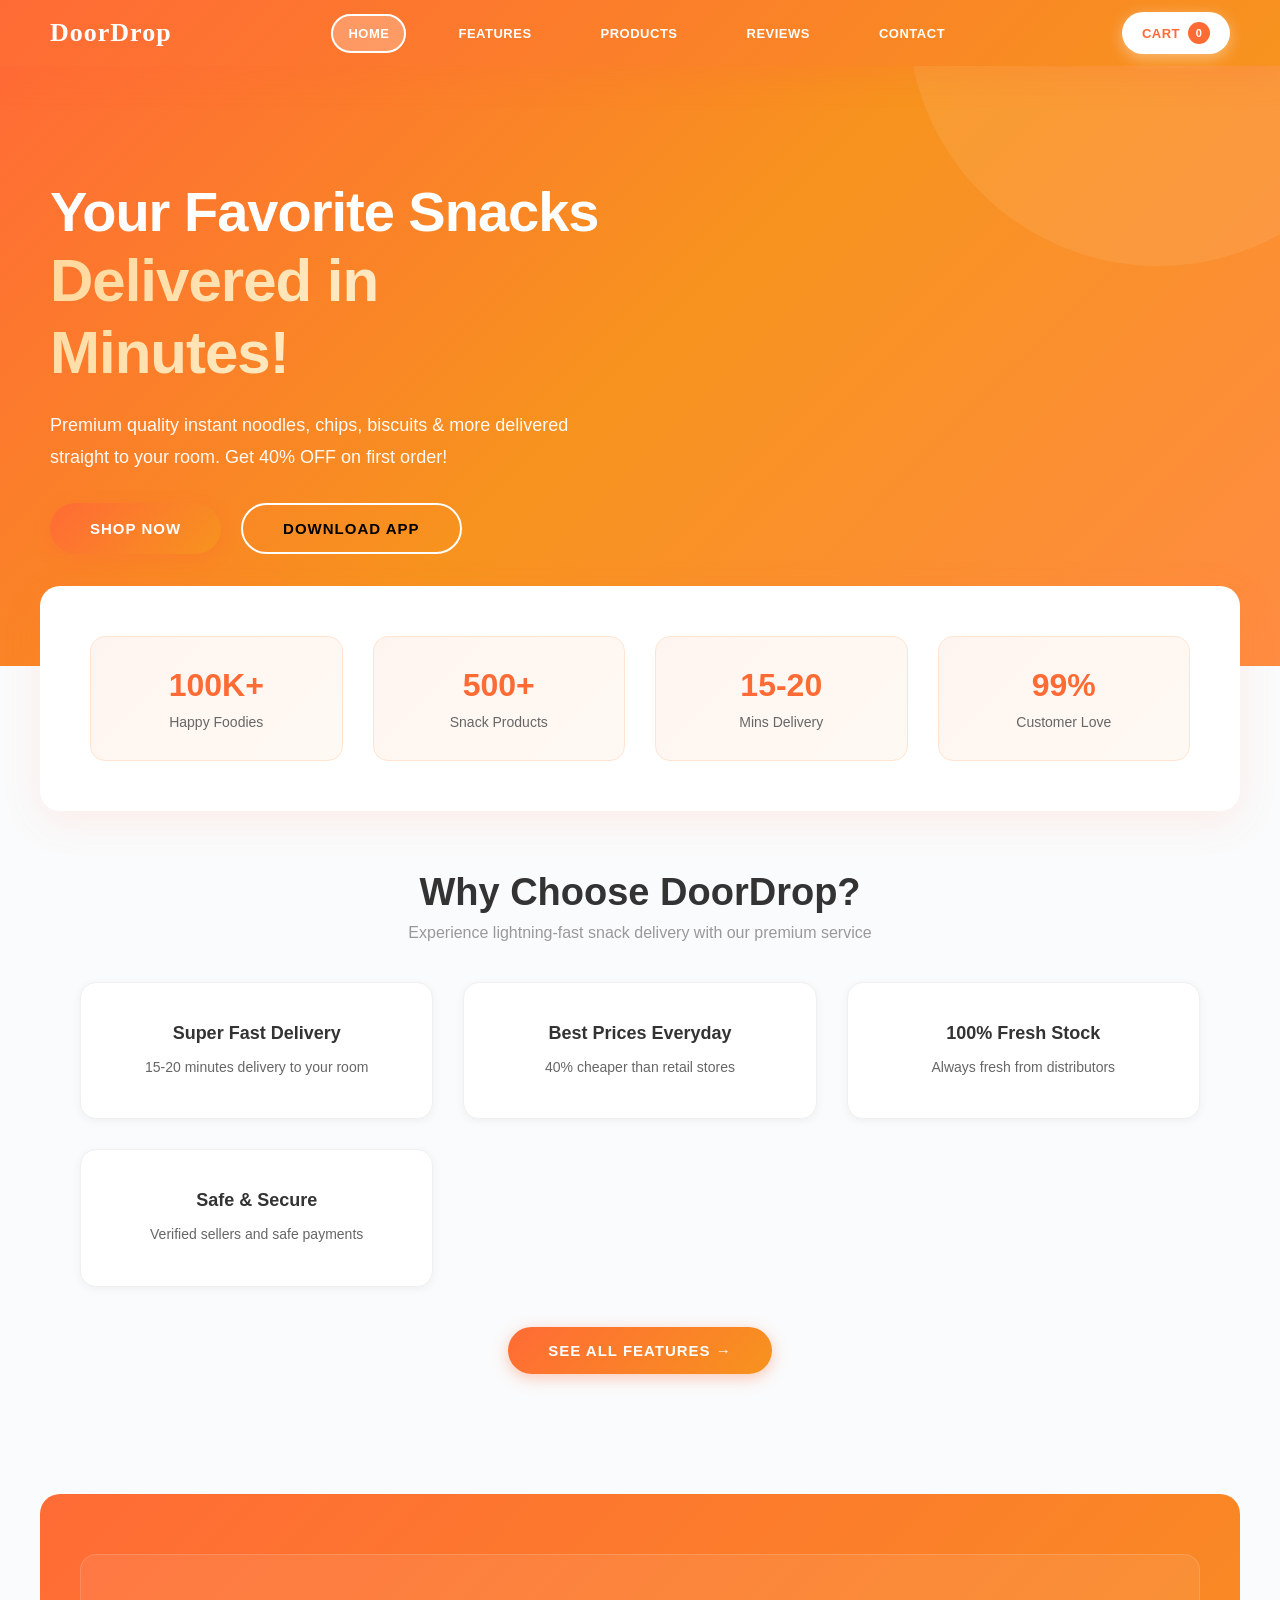
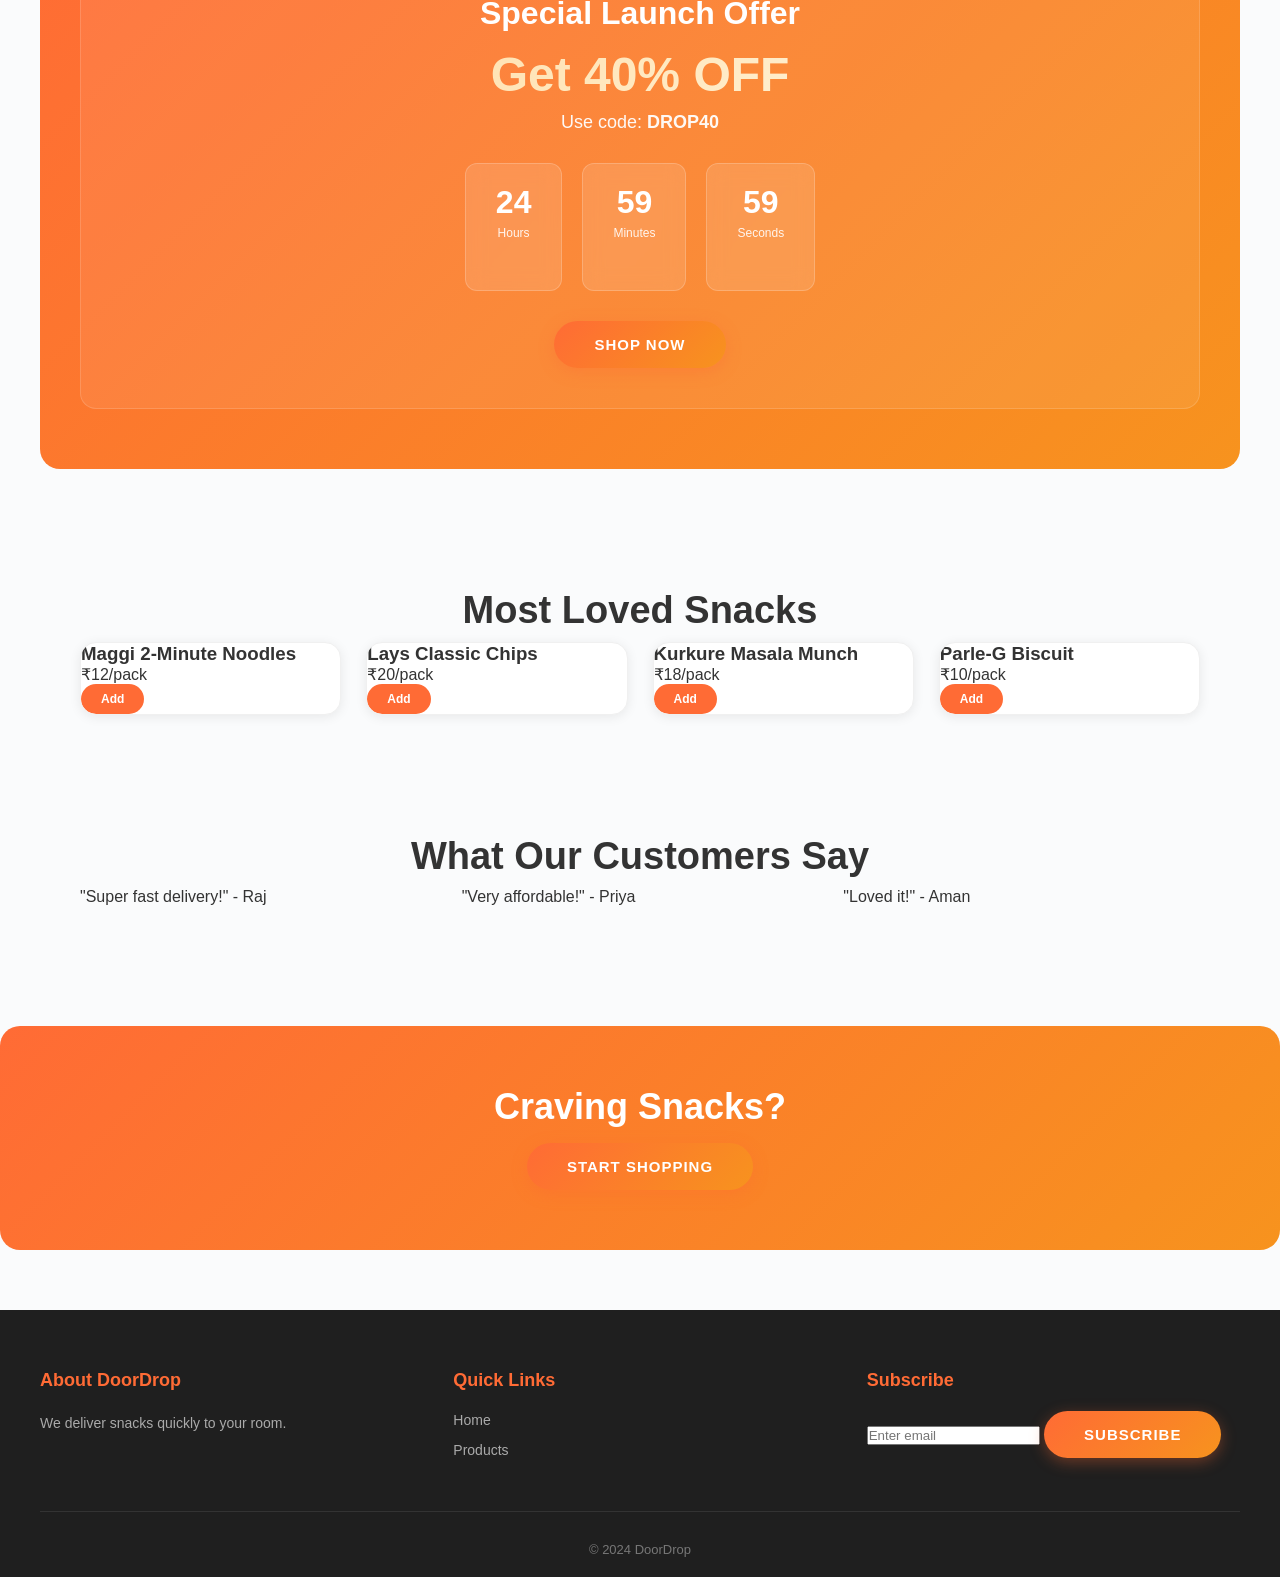
==== index.html @ 16fef65e "change" ====
<!DOCTYPE html>
<html lang="en">
<head>
    <meta charset="UTF-8">
    <meta name="viewport" content="width=device-width, initial-scale=1.0">
    <title>DoorDrop - Fast Snack Delivery</title>

    <link rel="stylesheet" href="index.css">
</head>

<body>

<nav class="navbar">
    <div class="nav-container">
        <div class="logo">Door<span>Drop</span></div>

        <div class="hamburger">
            <span></span><span></span><span></span>
        </div>

        <ul class="nav-links">
            <li><a href="index.html" class="active">Home</a></li>
            <li><a href="features.html">Features</a></li>
            <li><a href="products.html">Products</a></li>
            <li><a href="reviews.html">Reviews</a></li>
            <li><a href="contact.html">Contact</a></li>
        </ul>

        <button class="nav-cart-btn">
            Cart <span class="cart-badge">0</span>
        </button>
    </div>
</nav>

<section class="hero">
    <div class="hero-content">
        <h1>Your Favorite Snacks <span class="highlight">Delivered in Minutes!</span></h1>
        <p>Premium quality instant noodles, chips, biscuits & more delivered straight to your room. Get 40% OFF on first order!</p>

        <div class="cta-buttons">
            <button class="btn-primary">Shop Now</button>
            <button class="btn-secondary">Download App</button>
        </div>
    </div>

    <div class="hero-image">
        <div class="floating-item item1"></div>
        <div class="floating-item item2"></div>
        <div class="floating-item item3"></div>
        <div class="floating-item item4"></div>
        <div class="floating-item item5"></div>
    </div>
</section>

<section class="stats">
    <div class="stat-item">
        <h3>100K+</h3>
        <p>Happy Foodies</p>
    </div>

    <div class="stat-item">
        <h3>500+</h3>
        <p>Snack Products</p>
    </div>

    <div class="stat-item">
        <h3>15-20</h3>
        <p>Mins Delivery</p>
    </div>

    <div class="stat-item">
        <h3>99%</h3>
        <p>Customer Love</p>
    </div>
</section>

<section class="container">
    <h2 class="section-title">Why Choose DoorDrop?</h2>
    <p class="section-subtitle">Experience lightning-fast snack delivery with our premium service</p>

    <div class="features-preview">
        <div class="feature-card">
            <h3>Super Fast Delivery</h3>
            <p>15-20 minutes delivery to your room</p>
        </div>

        <div class="feature-card">
            <h3>Best Prices Everyday</h3>
            <p>40% cheaper than retail stores</p>
        </div>

        <div class="feature-card">
            <h3>100% Fresh Stock</h3>
            <p>Always fresh from distributors</p>
        </div>

        <div class="feature-card">
            <h3>Safe & Secure</h3>
            <p>Verified sellers and safe payments</p>
        </div>
    </div>

    <div style="text-align: center; margin-top: 40px;">
        <a href="features.html" class="btn-primary">See All Features →</a>
    </div>
</section>

<section class="offer-section">
    <div class="offer-box">
        <h2>Special Launch Offer</h2>
        <h3 class="price-tag">Get 40% OFF</h3>
        <p>Use code: <strong>DROP40</strong></p>

        <div class="countdown">
            <div class="timer-box"><span>24</span><p>Hours</p></div>
            <div class="timer-box"><span>59</span><p>Minutes</p></div>
            <div class="timer-box"><span>59</span><p>Seconds</p></div>
        </div>

        <a href="products.html" class="btn-primary">Shop Now</a>
    </div>
</section>

<section class="container">
    <h2 class="section-title">Most Loved Snacks</h2>

    <div class="products-grid">

        <div class="product-card">
            <h3>Maggi 2-Minute Noodles</h3>
            <p>₹12/pack</p>
            <button class="btn-small">Add</button>
        </div>

        <div class="product-card">
            <h3>Lays Classic Chips</h3>
            <p>₹20/pack</p>
            <button class="btn-small">Add</button>
        </div>

        <div class="product-card">
            <h3>Kurkure Masala Munch</h3>
            <p>₹18/pack</p>
            <button class="btn-small">Add</button>
        </div>

        <div class="product-card">
            <h3>Parle-G Biscuit</h3>
            <p>₹10/pack</p>
            <button class="btn-small">Add</button>
        </div>

    </div>
</section>


<section class="container">
    <h2 class="section-title">What Our Customers Say</h2>

    <div class="testimonials">
        <p>"Super fast delivery!" - Raj</p>
        <p>"Very affordable!" - Priya</p>
        <p>"Loved it!" - Aman</p>
    </div>
</section>

<section class="cta-section">
    <h2>Craving Snacks?</h2>
    <a href="products.html" class="btn-primary">Start Shopping</a>
</section>

<footer class="footer">
    <div class="footer-content">
        <div class="footer-section">
            <h3>About DoorDrop</h3>
            <p>We deliver snacks quickly to your room.</p>
        </div>

        <div class="footer-section">
            <h3>Quick Links</h3>
            <ul>
                <li><a href="index.html">Home</a></li>
                <li><a href="products.html">Products</a></li>
            </ul>
        </div>

        <div class="footer-section">
            <h3>Subscribe</h3>
            <input type="email" placeholder="Enter email">
            <button class="btn-primary">Subscribe</button>
        </div>
    </div>

    <div class="footer-bottom">
        <p>© 2024 DoorDrop</p>
    </div>
</footer>

</body>
</html>
---- index.css ----
* {
    margin: 0;
    padding: 0;
    box-sizing: border-box;
}

body {
    font-family: 'Poppins', sans-serif;
    background-color: #fafbfc;
    color: #333;
    overflow-x: hidden;
}

html {
    scroll-behavior: smooth;
}

/* ============ NAVIGATION ============ */

.navbar {
    background: linear-gradient(135deg, #ff6b35 0%, #f7931e 100%);
    padding: 12px 50px;
    position: sticky;
    top: 0;
    z-index: 1000;
    box-shadow: 0 8px 32px rgba(255, 107, 53, 0.25);
}

.nav-container {
    max-width: 1200px;
    margin: 0 auto;
    display: flex;
    justify-content: space-between;
    align-items: center;
    gap: 20px;
}

.logo {
    color: white;
    font-size: 26px;
    font-weight: 800;
    font-family: 'Playfair Display', serif;
    letter-spacing: 1px;
    cursor: pointer;
    flex-shrink: 0;
    transition: transform 0.3s ease;
}

.logo:hover {
    transform: scale(1.05);
}

.logo span {
    color: #fff;
    font-weight: 900;
}

.nav-links {
    display: flex;
    gap: 35px;
    list-style: none;
    flex: 1;
    justify-content: center;
}

.nav-links a {
    color: white;
    text-decoration: none;
    font-size: 13px;
    font-weight: 600;
    padding: 10px 15px;
    border-radius: 25px;
    transition: all 0.3s;
    text-transform: uppercase;
    letter-spacing: 0.5px;
    border: 2px solid transparent;
}

.nav-links a:hover,
.nav-links a.active {
    background-color: rgba(255, 255, 255, 0.25);
    transform: translateY(-2px);
    border-color: white;
}

.nav-cart-btn {
    display: flex;
    align-items: center;
    gap: 8px;
    background: white;
    color: #ff6b35;
    border: none;
    padding: 10px 20px;
    border-radius: 50px;
    font-family: 'Poppins', sans-serif;
    font-size: 13px;
    font-weight: 700;
    cursor: pointer;
    transition: all 0.3s;
    flex-shrink: 0;
    text-transform: uppercase;
    letter-spacing: 0.5px;
    box-shadow: 0 4px 15px rgba(255, 255, 255, 0.4);
}

.nav-cart-btn:hover {
    transform: translateY(-2px);
    box-shadow: 0 8px 24px rgba(255, 255, 255, 0.6);
    background: #fafafa;
}

.cart-badge {
    background: #ff6b35;
    color: white;
    border-radius: 50%;
    min-width: 22px;
    height: 22px;
    font-size: 11px;
    font-weight: 800;
    display: inline-flex;
    align-items: center;
    justify-content: center;
    padding: 0 4px;
    transition: transform 0.2s;
}

.cart-badge.pop {
    animation: badgePop 0.25s ease;
}

.hamburger {
    display: none;
    flex-direction: column;
    gap: 5px;
    cursor: pointer;
}

.hamburger span {
    width: 25px;
    height: 3px;
    background: white;
    border-radius: 2px;
    transition: all 0.3s;
}

/* ============ HERO SECTION ============ */

.hero {
    background: linear-gradient(135deg, #ff6b35 0%, #f7931e 50%, #ff8c42 100%);
    color: white;
    padding: 80px 50px;
    display: flex;
    align-items: center;
    justify-content: space-between;
    gap: 60px;
    position: relative;
    overflow: hidden;
    min-height: 600px;
}

.hero::before {
    content: '';
    position: absolute;
    top: -50%;
    right: -10%;
    width: 500px;
    height: 500px;
    background: rgba(255, 255, 255, 0.08);
    border-radius: 50%;
}

.hero-content {
    flex: 1;
    z-index: 2;
}

.hero h1 {
    font-size: 56px;
    font-weight: 800;
    margin-bottom: 20px;
    letter-spacing: -1px;
    line-height: 1.2;
    animation: slideInLeft 0.8s ease-out;
}

.hero .highlight {
    color: #fff;
    font-size: 60px;
    display: block;
    background: linear-gradient(135deg, #ffd89b, #fff9e6);
    -webkit-background-clip: text;
    -webkit-text-fill-color: transparent;
    background-clip: text;
}

.hero p {
    font-size: 18px;
    opacity: 0.95;
    margin-bottom: 30px;
    line-height: 1.8;
    font-weight: 300;
    animation: slideInLeft 0.8s ease-out 0.1s both;
}

.hero-image {
    flex: 1;
    position: relative;
    height: 400px;
    z-index: 2;
}

.floating-item {
    position: absolute;
    font-size: 70px;
    animation: float 3s ease-in-out infinite;
    filter: drop-shadow(0 4px 8px rgba(0,0,0,0.1));
}

/* ============ BUTTONS ============ */

.cta-buttons {
    display: flex;
    gap: 20px;
    flex-wrap: wrap;
    animation: slideInLeft 0.8s ease-out 0.2s both;
}

.btn-primary,
.btn-secondary {
    padding: 15px 40px;
    border-radius: 50px;
    cursor: pointer;
    font-size: 15px;
    font-weight: 700;
    transition: all 0.3s;
    text-transform: uppercase;
    letter-spacing: 1px;
    text-decoration: none;
    display: inline-flex;
    align-items: center;
    justify-content: center;
    border: none;
}

.btn-primary {
    background: linear-gradient(135deg, #ff6b35 0%, #f7931e 100%);
    color: white;
    box-shadow: 0 4px 15px rgba(255, 107, 53, 0.35);
}

.btn-primary:hover {
    transform: translateY(-3px);
    box-shadow: 0 8px 25px rgba(255, 107, 53, 0.45);
}

.btn-secondary {
    background: transparent;
    border: 2px solid white;
}

.btn-secondary:hover {
    background: rgba(255, 255, 255, 0.1);
    transform: translateY(-3px);
}

.btn-small {
    padding: 8px 20px;
    font-size: 12px;
    border-radius: 25px;
    background: #ff6b35;
    color: white;
    border: none;
    cursor: pointer;
    transition: all 0.3s;
    font-weight: 600;
}

.btn-small:hover {
    background: #f7931e;
    transform: scale(1.05);
}

/* ============ STATS ============ */

.stats {
    display: grid;
    grid-template-columns: repeat(auto-fit, minmax(200px, 1fr));
    gap: 30px;
    max-width: 1200px;
    margin: 0 auto;
    padding: 50px;
    background: white;
    border-radius: 20px;
    margin-top: -80px;
    position: relative;
    z-index: 10;
    box-shadow: 0 10px 40px rgba(255, 107, 53, 0.1);
}

.stat-item {
    text-align: center;
    padding: 30px;
    background: linear-gradient(135deg, #fff5f0, #fff9f3);
    border-radius: 15px;
    cursor: pointer;
    transition: all 0.3s;
    border: 1px solid #ffe4d1;
}

.stat-item:hover {
    transform: translateY(-5px);
    box-shadow: 0 8px 20px rgba(255, 107, 53, 0.15);
    border-color: #ff6b35;
}

.stat-item h3 {
    font-size: 32px;
    color: #ff6b35;
    font-weight: 800;
    margin-bottom: 10px;
}

.stat-item p {
    color: #666;
    font-size: 14px;
    font-weight: 500;
}

/* ============ CONTAINER ============ */

.container {
    max-width: 1200px;
    margin: 0 auto;
    padding: 60px 40px;
}

.section-title {
    font-size: 38px;
    font-weight: 800;
    color: #333;
    margin-bottom: 10px;
    text-align: center;
}

.section-subtitle {
    text-align: center;
    color: #999;
    font-size: 16px;
    margin-bottom: 40px;
    font-weight: 500;
}

/* ============ FEATURE CARDS ============ */

.features-preview {
    display: grid;
    grid-template-columns: repeat(auto-fit, minmax(260px, 1fr));
    gap: 30px;
    margin-bottom: 20px;
}

.feature-card {
    background: white;
    padding: 40px 30px;
    border-radius: 16px;
    text-align: center;
    transition: all 0.3s;
    border: 1px solid #f0f0f0;
    box-shadow: 0 2px 10px rgba(0, 0, 0, 0.05);
    cursor: pointer;
}

.feature-card:hover {
    transform: translateY(-8px);
    box-shadow: 0 15px 40px rgba(255, 107, 53, 0.15);
    border-color: #ff6b35;
}

.feature-icon {
    font-size: 48px;
    margin-bottom: 15px;
    display: block;
}

.feature-card h3 {
    font-size: 18px;
    font-weight: 700;
    margin-bottom: 12px;
    color: #333;
}

.feature-card p {
    color: #666;
    font-size: 14px;
    line-height: 1.6;
    font-weight: 400;
}

/* ============ OFFER SECTION ============ */

.offer-section {
    background: linear-gradient(135deg, #ff6b35 0%, #f7931e 100%);
    padding: 60px 40px;
    text-align: center;
    border-radius: 20px;
    margin: 60px auto;
    max-width: 1200px;
    color: white;
}

.offer-box {
    background: rgba(255, 255, 255, 0.08);
    padding: 40px;
    border-radius: 16px;
    border: 1px solid rgba(255, 255, 255, 0.15);
}

.offer-box h2 {
    font-size: 32px;
    margin-bottom: 15px;
    font-weight: 800;
}

.price-tag {
    font-size: 48px;
    color: #fff;
    font-weight: 900;
    margin-bottom: 10px;
    background: linear-gradient(135deg, #ffd89b, #fff9e6);
    -webkit-background-clip: text;
    -webkit-text-fill-color: transparent;
    background-clip: text;
}

.offer-box p {
    font-size: 18px;
    margin-bottom: 30px;
    opacity: 0.95;
}

.countdown {
    display: flex;
    justify-content: center;
    gap: 20px;
    margin: 30px 0;
}

.timer-box {
    background: rgba(255, 255, 255, 0.12);
    padding: 20px 30px;
    border-radius: 12px;
    backdrop-filter: blur(10px);
    border: 1px solid rgba(255, 255, 255, 0.2);
}

.timer-box span {
    font-size: 32px;
    font-weight: 800;
    display: block;
    color: white;
}

.timer-box p {
    font-size: 12px;
    margin-top: 5px;
    opacity: 0.9;
}

/* ============ PRODUCTS GRID ============ */

.products-grid {
    display: grid;
    grid-template-columns: repeat(auto-fill, minmax(240px, 1fr));
    gap: 25px;
}

.product-card {
    background: white;
    border-radius: 16px;
    overflow: hidden;
    transition: all 0.3s;
    box-shadow: 0 2px 12px rgba(0, 0, 0, 0.08);
    border: 1px solid #f0f0f0;
}

.product-card:hover {
    transform: translateY(-8px);
    box-shadow: 0 15px 40px rgba(255, 107, 53, 0.15);
}

.product-image {
    height: 180px;
    background: linear-gradient(135deg, #fff5f0, #fff9f3);
    display: flex;
    align-items: center;
    justify-content: center;
    font-size: 60px;
    position: relative;
    overflow: hidden;
}

.product-badge {
    position: absolute;
    top: 10px;
    right: 10px;
    background: linear-gradient(135deg, #ff6b35, #f7931e);
    color: white;
    padding: 6px 12px;
    border-radius: 20px;
    font-size: 11px;
    font-weight: 700;
    text-transform: uppercase;
}

.product-body {
    padding: 20px;
}

.product-body h3 {
    font-size: 16px;
    font-weight: 700;
    margin-bottom: 8px;
    color: #333;
}

.product-body p {
    font-size: 13px;
    color: #666;
    margin-bottom: 8px;
    font-weight: 500;
}

.product-body p.desc {
    font-size: 13px;
    color: #999;
    font-weight: 400;
    margin-bottom: 15px;
    line-height: 1.5;
}

.price-footer {
    display: flex;
    justify-content: space-between;
    align-items: center;
    border-top: 1px solid #f0f0f0;
    padding-top: 15px;
}

.price {
    font-size: 16px;
    font-weight: 800;
    color: #ff6b35;
}

/* ============ TESTIMONIALS ============ */

.testimonials {
    display: grid;
    grid-template-columns: repeat(auto-fit, minmax(300px, 1fr));
    gap: 25px;
}

.testimonial-card {
    background: white;
    padding: 30px;
    border-radius: 12px;
    box-shadow: 0 2px 10px rgba(0, 0, 0, 0.05);
    border-left: 4px solid #ff6b35;
    transition: all 0.3s;
}

.testimonial-card:hover {
    transform: translateY(-5px);
    box-shadow: 0 10px 30px rgba(255, 107, 53, 0.1);
}

.rating {
    color: #ffc107;
    margin-bottom: 15px;
    font-size: 16px;
}

.testimonial-card p {
    margin-bottom: 15px;
    line-height: 1.6;
    color: #555;
}

.author {
    font-weight: 700;
    color: #333;
    margin-bottom: 5px;
}

/* ============ CTA SECTION ============ */

.cta-section {
    background: linear-gradient(135deg, #ff6b35 0%, #f7931e 100%);
    padding: 60px 40px;
    text-align: center;
    border-radius: 20px;
    margin: 60px 0;
    color: white;
}

.cta-section h2 {
    font-size: 36px;
    font-weight: 800;
    margin-bottom: 15px;
}

.cta-section p {
    font-size: 18px;
    margin-bottom: 30px;
    opacity: 0.95;
}

/* ============ FOOTER ============ */

.footer {
    background: #1f1f1f;
    color: white;
    padding: 60px 40px 20px;
}

.footer-content {
    display: grid;
    grid-template-columns: repeat(auto-fit, minmax(250px, 1fr));
    gap: 40px;
    max-width: 1200px;
    margin: 0 auto 40px;
}

.footer-section h3 {
    font-size: 18px;
    font-weight: 700;
    margin-bottom: 20px;
    color: #ff6b35;
}

.footer-section p {
    font-size: 14px;
    line-height: 1.8;
    color: #aaa;
    margin-bottom: 15px;
}

.footer-section ul {
    list-style: none;
}

.footer-section ul li {
    margin-bottom: 12px;
}

.footer-section a {
    color: #aaa;
    text-decoration: none;
    transition: color 0.3s;
    font-size: 14px;
}

.footer-section a:hover {
    color: #ff6b35;
}

.contact-info p {
    font-size: 13px;
    color: #aaa;
    margin-bottom: 8px;
}

.footer-bottom {
    text-align: center;
    padding-top: 30px;
    border-top: 1px solid #333;
    color: #777;
    font-size: 13px;
}

/* ============ CART SIDEBAR ============ */

.cart-overlay {
    position: fixed;
    top: 0;
    left: 0;
    right: 0;
    bottom: 0;
    background: rgba(0, 0, 0, 0.5);
    z-index: 1900;
    display: none;
    animation: fadeIn 0.3s ease;
}

.cart-sidebar {
    position: fixed;
    right: 0;
    top: 0;
    width: 400px;
    height: 100vh;
    background: white;
    z-index: 2000;
    box-shadow: -5px 0 20px rgba(0, 0, 0, 0.1);
    transform: translateX(100%);
    transition: transform 0.3s ease;
    display: flex;
    flex-direction: column;
}

.cart-sidebar.open {
    transform: translateX(0);
}

.cart-sidebar-head {
    display: flex;
    justify-content: space-between;
    align-items: center;
    padding: 20px;
    background: linear-gradient(135deg, #ff6b35, #f7931e);
    color: white;
}

.cart-sidebar-head h3 {
    font-size: 18px;
    font-weight: 700;
}

.cart-head-count {
    font-size: 12px;
    opacity: 0.9;
}

.cart-close-btn {
    background: none;
    border: none;
    color: white;
    font-size: 24px;
    cursor: pointer;
    transition: transform 0.2s;
}

.cart-close-btn:hover {
    transform: scale(1.2);
}

.cart-items-scroll {
    flex: 1;
    overflow-y: auto;
    padding: 20px;
}

.cart-empty-state {
    text-align: center;
    padding: 60px 20px;
}

.cart-empty-icon {
    font-size: 60px;
    margin-bottom: 15px;
}

.cart-empty-state p {
    color: #999;
    font-size: 14px;
}

.cart-item {
    background: #f9f9f9;
    padding: 15px;
    border-radius: 10px;
    margin-bottom: 15px;
    display: flex;
    justify-content: space-between;
    align-items: center;
}

.cart-item-details {
    flex: 1;
}

.cart-item-name {
    font-weight: 600;
    font-size: 14px;
    margin-bottom: 5px;
}

.cart-item-price {
    color: #ff6b35;
    font-weight: 700;
    font-size: 14px;
}

.cart-sidebar-foot {
    border-top: 1px solid #eee;
    padding: 20px;
}

.cart-total-row {
    display: flex;
    justify-content: space-between;
    font-weight: 700;
    font-size: 16px;
    margin-bottom: 10px;
}

.cart-free-del {
    background: #e8f5e9;
    color: #2e7d32;
    padding: 10px;
    border-radius: 6px;
    font-size: 12px;
    margin-bottom: 15px;
    text-align: center;
    font-weight: 600;
}

.cart-checkout-btn {
    width: 100%;
    padding: 15px;
    background: linear-gradient(135deg, #ff6b35, #f7931e);
    color: white;
    border: none;
    border-radius: 10px;
    font-weight: 700;
    cursor: pointer;
    transition: all 0.3s;
    font-size: 14px;
}

.cart-checkout-btn:hover {
    transform: translateY(-2px);
    box-shadow: 0 8px 20px rgba(255, 107, 53, 0.3);
}

/* ============ CHECKOUT MODAL ============ */

.checkout-modal-bg,
.success-modal-bg {
    position: fixed;
    top: 0;
    left: 0;
    right: 0;
    bottom: 0;
    background: rgba(0, 0, 0, 0.6);
    z-index: 2100;
    display: none;
    align-items: center;
    justify-content: center;
    animation: fadeIn 0.3s ease;
}

.checkout-modal-bg.open,
.success-modal-bg.open {
    display: flex;
}

.checkout-modal,
.success-modal-box {
    background: white;
    border-radius: 16px;
    max-width: 500px;
    width: 90%;
    max-height: 90vh;
    overflow-y: auto;
    box-shadow: 0 20px 60px rgba(0, 0, 0, 0.3);
}

.checkout-modal-head {
    display: flex;
    justify-content: space-between;
    align-items: center;
    padding: 20px;
    background: linear-gradient(135deg, #ff6b35, #f7931e);
    color: white;
    border-bottom: 1px solid #eee;
}

.checkout-modal-head h3 {
    margin: 0;
    font-size: 18px;
    font-weight: 700;
}

.checkout-modal-body {
    padding: 30px;
}

.checkout-order-box {
    background: #f9f9f9;
    padding: 20px;
    border-radius: 10px;
    margin-bottom: 25px;
}

.form-group {
    margin-bottom: 20px;
}

.form-group label {
    display: block;
    margin-bottom: 8px;
    font-weight: 600;
    font-size: 14px;
    color: #333;
}

.form-group input,
.form-group select,
.form-group textarea {
    width: 100%;
    padding: 12px;
    border: 1px solid #ddd;
    border-radius: 8px;
    font-size: 14px;
    font-family: 'Poppins', sans-serif;
    transition: border-color 0.3s;
}

.form-group input:focus,
.form-group select:focus,
.form-group textarea:focus {
    outline: none;
    border-color: #ff6b35;
    box-shadow: 0 0 0 3px rgba(255, 107, 53, 0.1);
}

.hostel-fields-row {
    display: grid;
    grid-template-columns: 1fr 1fr;
    gap: 15px;
}

.promo-row {
    display: flex;
    gap: 10px;
}

.promo-row input {
    flex: 1;
}

/* ============ SUCCESS MODAL ============ */

.success-modal-box {
    text-align: center;
    padding: 40px 30px;
}

.success-check {
    font-size: 60px;
    margin-bottom: 20px;
    animation: zoomIn 0.5s ease;
}

.success-modal-box h2 {
    font-size: 24px;
    color: #333;
    margin-bottom: 10px;
}

.success-modal-box p {
    color: #666;
    margin-bottom: 20px;
    font-size: 14px;
}

.success-order-id {
    background: #f0f0f0;
    padding: 15px;
    border-radius: 10px;
    font-weight: 700;
    color: #ff6b35;
    margin-bottom: 15px;
    font-size: 16px;
}

.success-delivery-note {
    background: #e8f5e9;
    padding: 12px;
    border-radius: 8px;
    color: #2e7d32;
    font-size: 13px;
    margin-bottom: 20px;
}

/* ============ TOAST ============ */

.toast {
    position: fixed;
    bottom: 20px;
    left: 20px;
    background: #333;
    color: white;
    padding: 16px 24px;
    border-radius: 10px;
    box-shadow: 0 4px 12px rgba(0, 0, 0, 0.3);
    z-index: 3000;
    display: none;
    animation: slideUp 0.3s ease;
    max-width: 300px;
}

.toast.show {
    display: block;
}

/* ============ RESPONSIVE ============ */

@media (max-width: 768px) {
    .navbar {
        padding: 12px 20px;
    }
    .nav-links {
        display: none;
    }
    .hamburger {
        display: flex;
    }
    .nav-links.active {
        display: flex;
        position: absolute;
        flex-direction: column;
        top: 60px;
        left: 0;
        right: 0;
        background: linear-gradient(135deg, #ff6b35, #f7931e);
        padding: 20px;
        gap: 10px;
    }
    .hero {
        flex-direction: column;
        padding: 40px 20px;
        min-height: auto;
    }
    .hero h1 {
        font-size: 36px;
    }
    .hero .highlight {
        font-size: 40px;
    }
    .hero-image {
        height: 250px;
    }
    .stats {
        margin-top: -40px;
        gap: 15px;
        padding: 30px 20px;
    }
    .container {
        padding: 40px 20px;
    }
    .section-title {
        font-size: 28px;
    }
    .cart-sidebar {
        width: 100%;
    }
    .checkout-modal,
    .success-modal-box {
        width: 95%;
    }
    .products-grid {
        grid-template-columns: repeat(auto-fill, minmax(160px, 1fr));
        gap: 15px;
    }
    .hostel-fields-row {
        grid-template-columns: 1fr;
    }
    .cta-buttons {
        flex-direction: column;
    }
    .btn-primary,
    .btn-secondary {
        width: 100%;
    }
    .features-preview {
        grid-template-columns: 1fr;
    }
    .footer-content {
        grid-template-columns: 1fr;
        gap: 30px;
    }
}
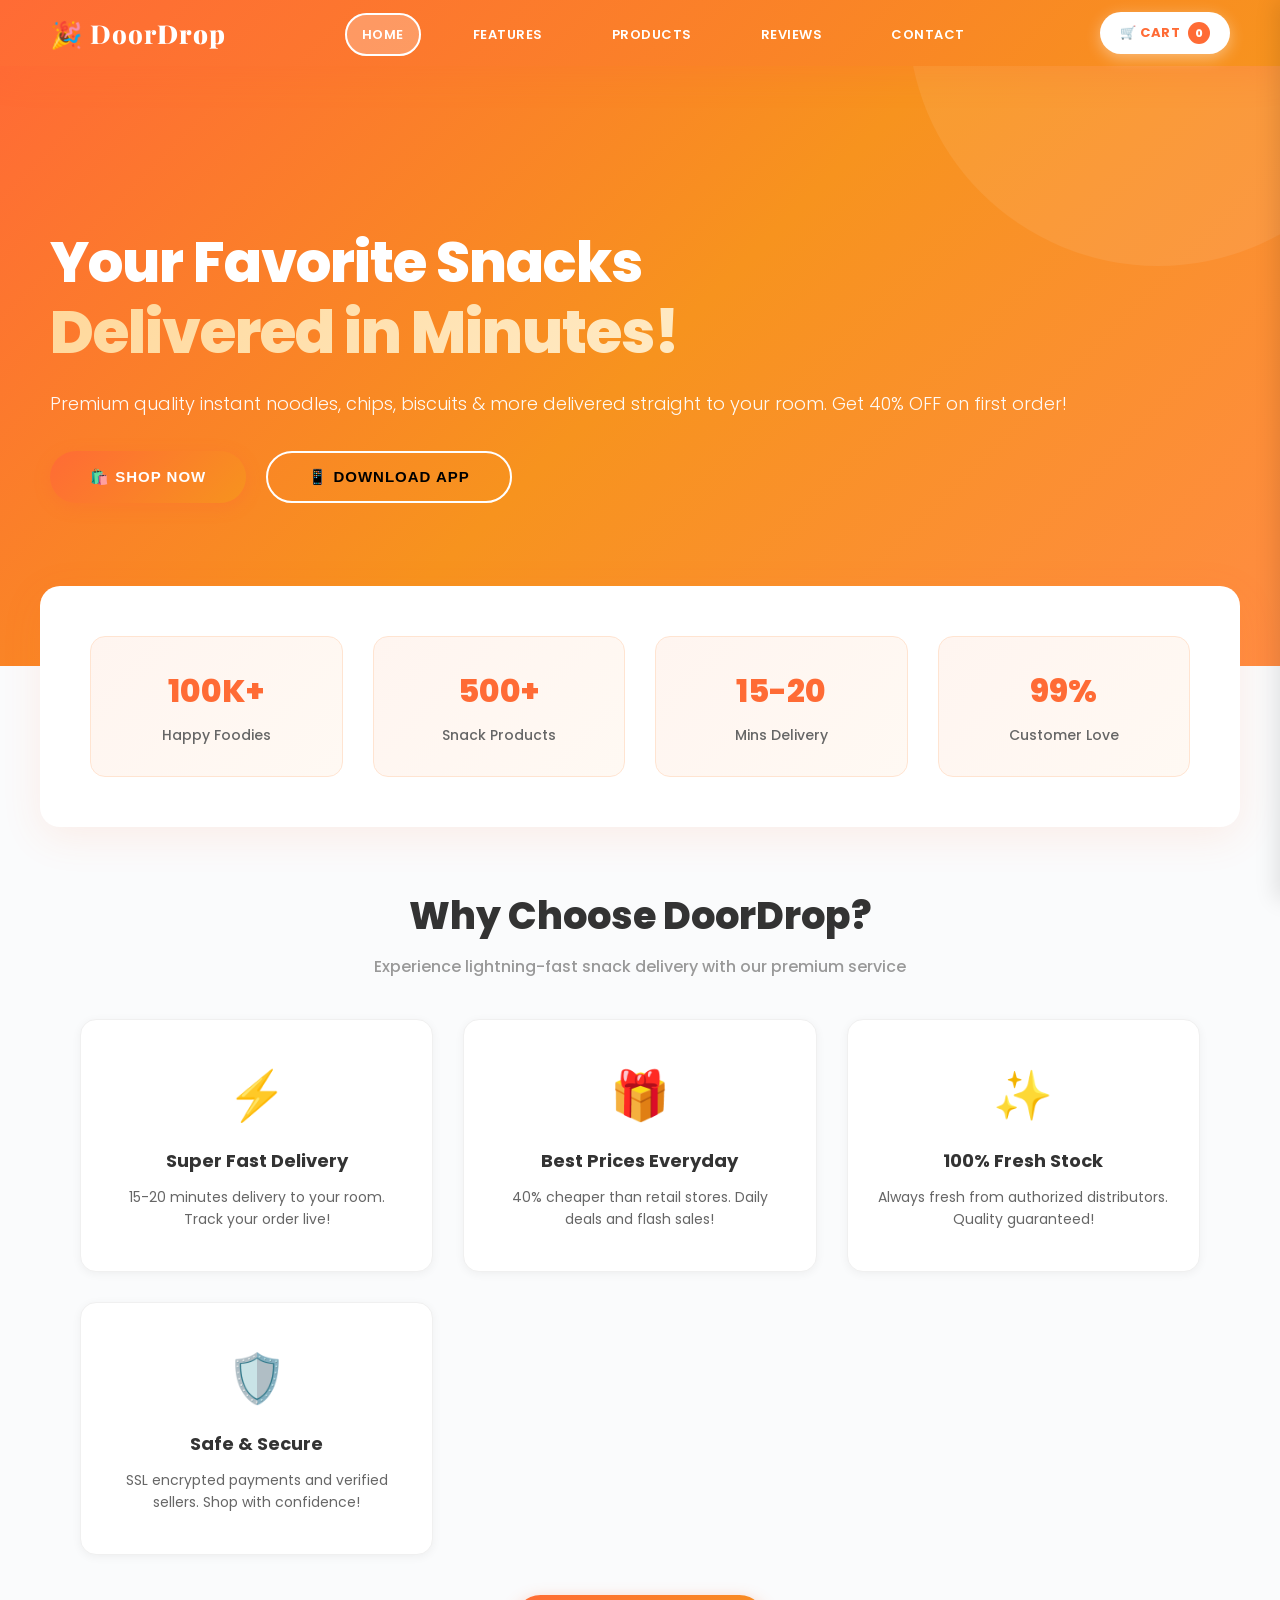
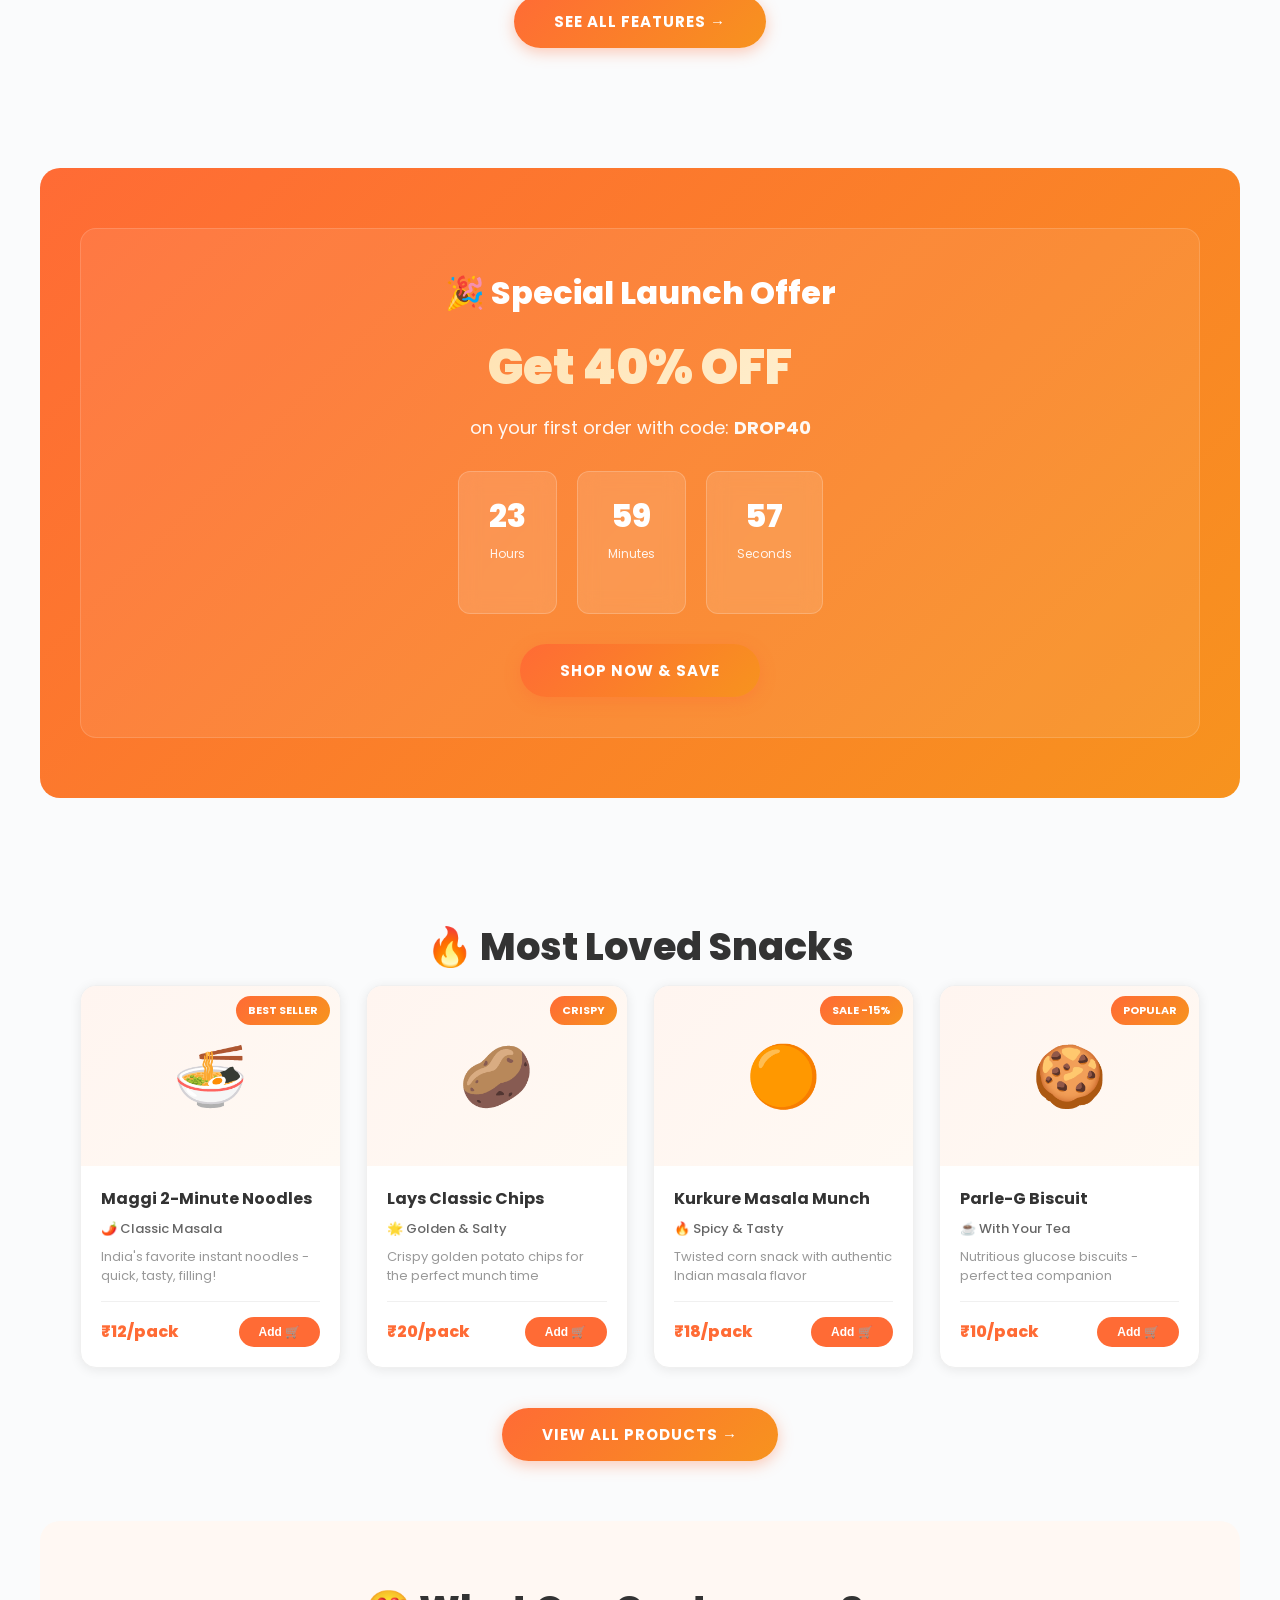
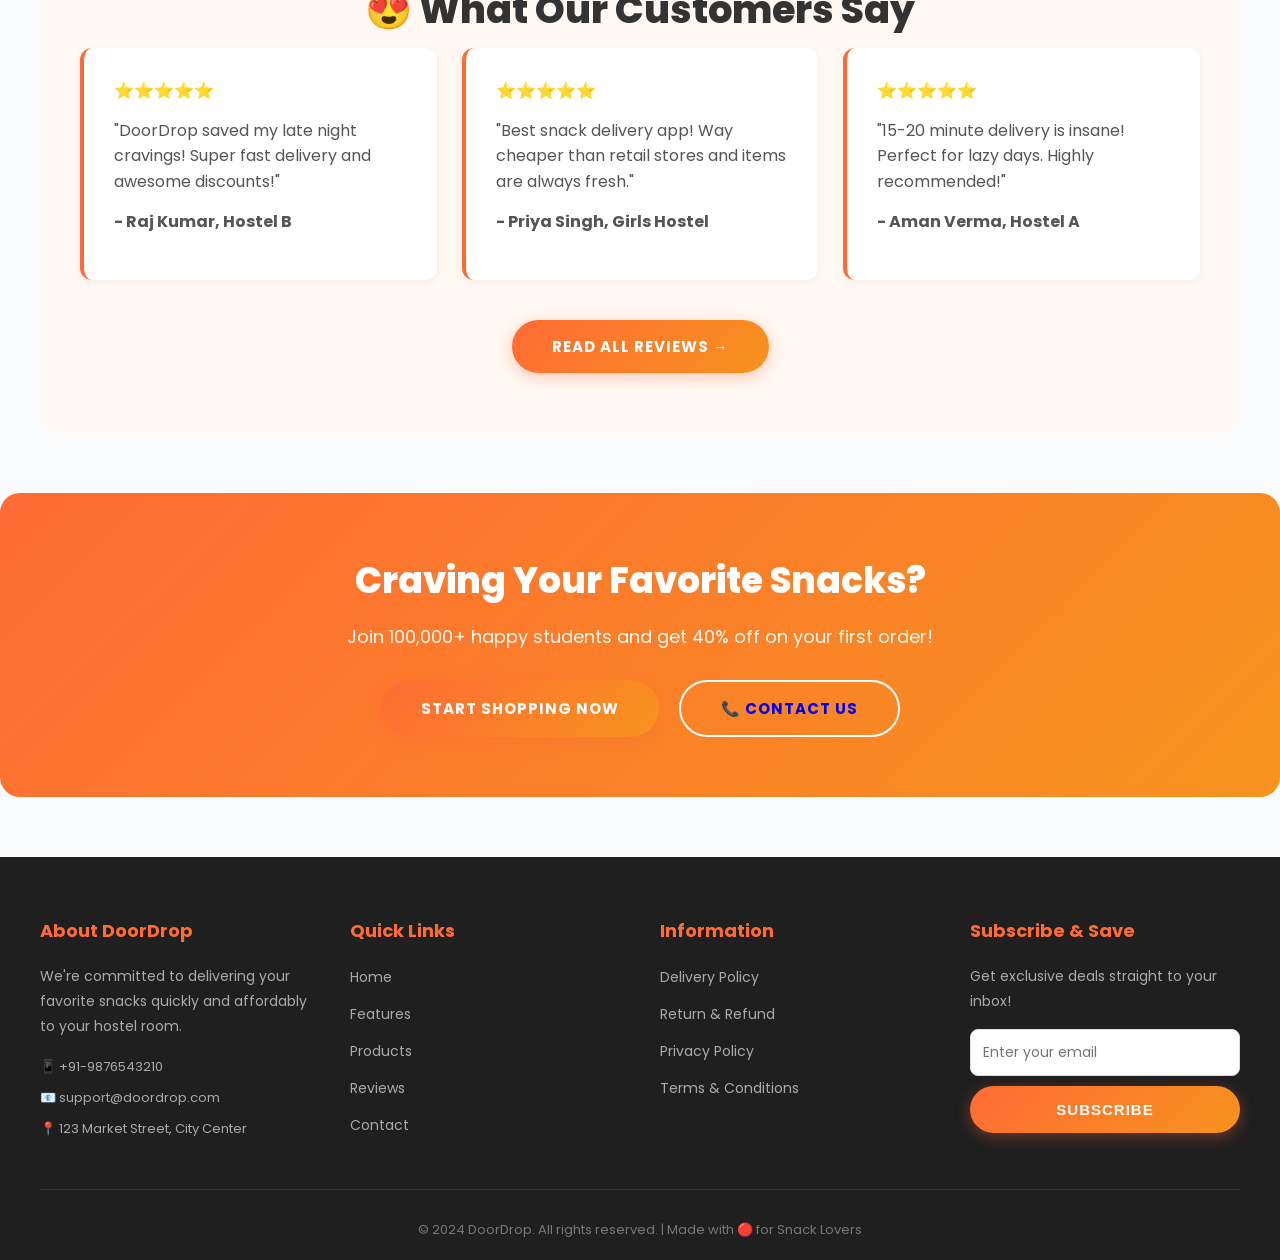
==== commit 97f9ecff: "Update index.html" ====
--- a/index.html
+++ b/index.html
@@ -4,197 +4,392 @@
     <meta charset="UTF-8">
     <meta name="viewport" content="width=device-width, initial-scale=1.0">
     <title>DoorDrop - Fast Snack Delivery</title>
-
+    <link href="https://fonts.googleapis.com/css2?family=Poppins:wght@300;400;500;600;700;800&family=Playfair+Display:wght@700&display=swap" rel="stylesheet">
     <link rel="stylesheet" href="index.css">
 </head>
-
 <body>
 
 <nav class="navbar">
     <div class="nav-container">
-        <div class="logo">Door<span>Drop</span></div>
-
-        <div class="hamburger">
+        <div class="logo" onclick="window.location.href='index.html'">🎉 Door<span>Drop</span></div>
+        <div class="hamburger" onclick="toggleMenu()">
             <span></span><span></span><span></span>
         </div>
-
-        <ul class="nav-links">
+        <ul class="nav-links" id="navLinks">
             <li><a href="index.html" class="active">Home</a></li>
             <li><a href="features.html">Features</a></li>
             <li><a href="products.html">Products</a></li>
             <li><a href="reviews.html">Reviews</a></li>
             <li><a href="contact.html">Contact</a></li>
         </ul>
-
-        <button class="nav-cart-btn">
-            Cart <span class="cart-badge">0</span>
+        <button class="nav-cart-btn" onclick="openCart()">
+            🛒 Cart <span class="cart-badge" id="cartBadge">0</span>
         </button>
     </div>
 </nav>
 
+<!-- ============ HERO ============ -->
 <section class="hero">
     <div class="hero-content">
         <h1>Your Favorite Snacks <span class="highlight">Delivered in Minutes!</span></h1>
         <p>Premium quality instant noodles, chips, biscuits & more delivered straight to your room. Get 40% OFF on first order!</p>
-
         <div class="cta-buttons">
-            <button class="btn-primary">Shop Now</button>
-            <button class="btn-secondary">Download App</button>
-        </div>
-    </div>
-
-    <div class="hero-image">
-        <div class="floating-item item1"></div>
-        <div class="floating-item item2"></div>
-        <div class="floating-item item3"></div>
-        <div class="floating-item item4"></div>
-        <div class="floating-item item5"></div>
-    </div>
-</section>
-
+            <button class="btn-primary" onclick="scrollToSection('offer')">🛍️ Shop Now</button>
+            <button class="btn-secondary" onclick="showToast('📱 Download App Coming Soon!')">📱 Download App</button>
+        </div>
+    </div>
+
+</section>
+
+<!-- ============ STATS ============ -->
 <section class="stats">
-    <div class="stat-item">
-        <h3>100K+</h3>
-        <p>Happy Foodies</p>
-    </div>
-
-    <div class="stat-item">
-        <h3>500+</h3>
-        <p>Snack Products</p>
-    </div>
-
-    <div class="stat-item">
-        <h3>15-20</h3>
-        <p>Mins Delivery</p>
-    </div>
-
-    <div class="stat-item">
-        <h3>99%</h3>
-        <p>Customer Love</p>
-    </div>
-</section>
-
+    <div class="stat-item" onclick="animateCount(this)">
+        <h3 data-count="100000">100K+</h3><p>Happy Foodies</p>
+    </div>
+    
+    <div class="stat-item" onclick="animateCount(this)">
+        <h3 data-count="500">500+</h3><p>Snack Products</p>
+    </div>
+    <div class="stat-item" onclick="animateCount(this)">
+        <h3 data-count="15">15-20</h3><p>Mins Delivery</p>
+    </div>
+    <div class="stat-item" onclick="animateCount(this)">
+        <h3 data-count="99">99%</h3><p>Customer Love</p>
+    </div>
+</section>
+
+<!-- ============ FEATURES PREVIEW ============ -->
 <section class="container">
     <h2 class="section-title">Why Choose DoorDrop?</h2>
     <p class="section-subtitle">Experience lightning-fast snack delivery with our premium service</p>
-
     <div class="features-preview">
-        <div class="feature-card">
+        <div class="feature-card" onmouseover="rotateCard(this)" onmouseout="resetCard(this)">
+            <div class="feature-icon">⚡</div>
             <h3>Super Fast Delivery</h3>
-            <p>15-20 minutes delivery to your room</p>
-        </div>
-
-        <div class="feature-card">
+            <p>15-20 minutes delivery to your room. Track your order live!</p>
+        </div>
+        <div class="feature-card" onmouseover="rotateCard(this)" onmouseout="resetCard(this)">
+            <div class="feature-icon">🎁</div>
             <h3>Best Prices Everyday</h3>
-            <p>40% cheaper than retail stores</p>
-        </div>
-
-        <div class="feature-card">
+            <p>40% cheaper than retail stores. Daily deals and flash sales!</p>
+        </div>
+        <div class="feature-card" onmouseover="rotateCard(this)" onmouseout="resetCard(this)">
+            <div class="feature-icon">✨</div>
             <h3>100% Fresh Stock</h3>
-            <p>Always fresh from distributors</p>
-        </div>
-
-        <div class="feature-card">
+            <p>Always fresh from authorized distributors. Quality guaranteed!</p>
+        </div>
+        <div class="feature-card" onmouseover="rotateCard(this)" onmouseout="resetCard(this)">
+            <div class="feature-icon">🛡️</div>
             <h3>Safe & Secure</h3>
-            <p>Verified sellers and safe payments</p>
-        </div>
-    </div>
-
+            <p>SSL encrypted payments and verified sellers. Shop with confidence!</p>
+        </div>
+    </div>
     <div style="text-align: center; margin-top: 40px;">
         <a href="features.html" class="btn-primary">See All Features →</a>
     </div>
 </section>
 
-<section class="offer-section">
+<!-- ============ SPECIAL OFFER ============ -->
+<section class="offer-section" id="offer">
     <div class="offer-box">
-        <h2>Special Launch Offer</h2>
+        <h2>🎉 Special Launch Offer</h2>
         <h3 class="price-tag">Get 40% OFF</h3>
-        <p>Use code: <strong>DROP40</strong></p>
-
+        <p>on your first order with code: <strong>DROP40</strong></p>
         <div class="countdown">
-            <div class="timer-box"><span>24</span><p>Hours</p></div>
-            <div class="timer-box"><span>59</span><p>Minutes</p></div>
-            <div class="timer-box"><span>59</span><p>Seconds</p></div>
-        </div>
-
-        <a href="products.html" class="btn-primary">Shop Now</a>
-    </div>
-</section>
-
+            <div class="timer-box"><span id="hours">24</span><p>Hours</p></div>
+            <div class="timer-box"><span id="minutes">59</span><p>Minutes</p></div>
+            <div class="timer-box"><span id="seconds">59</span><p>Seconds</p></div>
+        </div>
+        <a href="products.html" class="btn-primary">Shop Now & Save</a>
+    </div>
+</section>
+
+<!-- ============ POPULAR PRODUCTS ============ -->
 <section class="container">
-    <h2 class="section-title">Most Loved Snacks</h2>
-
+    <h2 class="section-title">🔥 Most Loved Snacks</h2>
     <div class="products-grid">
 
-        <div class="product-card">
-            <h3>Maggi 2-Minute Noodles</h3>
-            <p>₹12/pack</p>
-            <button class="btn-small">Add</button>
-        </div>
-
-        <div class="product-card">
-            <h3>Lays Classic Chips</h3>
-            <p>₹20/pack</p>
-            <button class="btn-small">Add</button>
-        </div>
-
-        <div class="product-card">
-            <h3>Kurkure Masala Munch</h3>
-            <p>₹18/pack</p>
-            <button class="btn-small">Add</button>
-        </div>
-
-        <div class="product-card">
-            <h3>Parle-G Biscuit</h3>
-            <p>₹10/pack</p>
-            <button class="btn-small">Add</button>
-        </div>
-
-    </div>
-</section>
-
-
-<section class="container">
-    <h2 class="section-title">What Our Customers Say</h2>
-
+        <div class="product-card" id="card-1" data-name="Maggi 2-Minute Noodles" data-price="12" data-icon="🍜">
+            <div class="product-image">
+                <span>🍜</span>
+                <span class="product-badge">Best Seller</span>
+            </div>
+            <div class="product-body">
+                <h3>Maggi 2-Minute Noodles</h3>
+                <p>🌶️ Classic Masala</p>
+                <p class="desc">India's favorite instant noodles - quick, tasty, filling!</p>
+                <div class="price-footer">
+                    <span class="price">₹12/pack</span>
+                    <div class="card-action">
+                        <button class="btn-small" onclick="addItem(event,1,'Maggi 2-Minute Noodles',12,'🍜')">Add 🛒</button>
+                    </div>
+                </div>
+            </div>
+        </div>
+
+        <div class="product-card" id="card-2" data-name="Lays Classic Chips" data-price="20" data-icon="🥔">
+            <div class="product-image">
+                <span>🥔</span>
+                <span class="product-badge">Crispy</span>
+            </div>
+            <div class="product-body">
+                <h3>Lays Classic Chips</h3>
+                <p>🌟 Golden & Salty</p>
+                <p class="desc">Crispy golden potato chips for the perfect munch time</p>
+                <div class="price-footer">
+                    <span class="price">₹20/pack</span>
+                    <div class="card-action">
+                        <button class="btn-small" onclick="addItem(event,2,'Lays Classic Chips',20,'🥔')">Add 🛒</button>
+                    </div>
+                </div>
+            </div>
+        </div>
+
+        <div class="product-card" id="card-3" data-name="Kurkure Masala Munch" data-price="18" data-icon="🟠">
+            <div class="product-image">
+                <span>🟠</span>
+                <span class="product-badge">Sale -15%</span>
+            </div>
+            <div class="product-body">
+                <h3>Kurkure Masala Munch</h3>
+                <p>🔥 Spicy & Tasty</p>
+                <p class="desc">Twisted corn snack with authentic Indian masala flavor</p>
+                <div class="price-footer">
+                    <span class="price">₹18/pack</span>
+                    <div class="card-action">
+                        <button class="btn-small" onclick="addItem(event,3,'Kurkure Masala Munch',18,'🟠')">Add 🛒</button>
+                    </div>
+                </div>
+            </div>
+        </div>
+
+        <div class="product-card" id="card-4" data-name="Parle-G Biscuit" data-price="10" data-icon="🍪">
+            <div class="product-image">
+                <span>🍪</span>
+                <span class="product-badge">Popular</span>
+            </div>
+            <div class="product-body">
+                <h3>Parle-G Biscuit</h3>
+                <p>☕ With Your Tea</p>
+                <p class="desc">Nutritious glucose biscuits - perfect tea companion</p>
+                <div class="price-footer">
+                    <span class="price">₹10/pack</span>
+                    <div class="card-action">
+                        <button class="btn-small" onclick="addItem(event,4,'Parle-G Biscuit',10,'🍪')">Add 🛒</button>
+                    </div>
+                </div>
+            </div>
+        </div>
+
+    </div>
+    <div style="text-align: center; margin-top: 40px;">
+        <a href="products.html" class="btn-primary">View All Products →</a>
+    </div>
+</section>
+
+<!-- ============ TESTIMONIALS ============ -->
+<section class="container" style="background:#fff8f3;border-radius:20px;padding:60px 40px;">
+    <h2 class="section-title">😍 What Our Customers Say</h2>
     <div class="testimonials">
-        <p>"Super fast delivery!" - Raj</p>
-        <p>"Very affordable!" - Priya</p>
-        <p>"Loved it!" - Aman</p>
-    </div>
-</section>
-
+        <div class="testimonial-card">
+            <div class="rating">⭐⭐⭐⭐⭐</div>
+            <p>"DoorDrop saved my late night cravings! Super fast delivery and awesome discounts!"</p>
+            <p class="author">- Raj Kumar, Hostel B</p>
+        </div>
+        <div class="testimonial-card">
+            <div class="rating">⭐⭐⭐⭐⭐</div>
+            <p>"Best snack delivery app! Way cheaper than retail stores and items are always fresh."</p>
+            <p class="author">- Priya Singh, Girls Hostel</p>
+        </div>
+        <div class="testimonial-card">
+            <div class="rating">⭐⭐⭐⭐⭐</div>
+            <p>"15-20 minute delivery is insane! Perfect for lazy days. Highly recommended!"</p>
+            <p class="author">- Aman Verma, Hostel A</p>
+        </div>
+    </div>
+    <div style="text-align: center; margin-top: 40px;">
+        <a href="reviews.html" class="btn-primary">Read All Reviews →</a>
+    </div>
+</section>
+
+<!-- ============ CTA ============ -->
 <section class="cta-section">
-    <h2>Craving Snacks?</h2>
-    <a href="products.html" class="btn-primary">Start Shopping</a>
-</section>
-
+    <h2>Craving Your Favorite Snacks?</h2>
+    <p>Join 100,000+ happy students and get 40% off on your first order!</p>
+    <div class="cta-buttons" style="justify-content:center;">
+        <a href="products.html" class="btn-primary">Start Shopping Now</a>
+        <a href="contact.html" class="btn-secondary">📞 Contact Us</a>
+    </div>
+</section>
+
+<!-- ============ FOOTER ============ -->
 <footer class="footer">
     <div class="footer-content">
         <div class="footer-section">
             <h3>About DoorDrop</h3>
-            <p>We deliver snacks quickly to your room.</p>
-        </div>
-
+            <p>We're committed to delivering your favorite snacks quickly and affordably to your hostel room.</p>
+            <div class="contact-info">
+                <p>📱 +91-9876543210</p>
+                <p>📧 support@doordrop.com</p>
+                <p>📍 123 Market Street, City Center</p>
+            </div>
+        </div>
         <div class="footer-section">
             <h3>Quick Links</h3>
             <ul>
                 <li><a href="index.html">Home</a></li>
+                <li><a href="features.html">Features</a></li>
                 <li><a href="products.html">Products</a></li>
+                <li><a href="reviews.html">Reviews</a></li>
+                <li><a href="contact.html">Contact</a></li>
             </ul>
         </div>
-
         <div class="footer-section">
-            <h3>Subscribe</h3>
-            <input type="email" placeholder="Enter email">
-            <button class="btn-primary">Subscribe</button>
-        </div>
-    </div>
-
+            <h3>Information</h3>
+            <ul>
+                <li><a href="#">Delivery Policy</a></li>
+                <li><a href="#">Return & Refund</a></li>
+                <li><a href="#">Privacy Policy</a></li>
+                <li><a href="#">Terms & Conditions</a></li>
+            </ul>
+        </div>
+        <div class="footer-section">
+            <h3>Subscribe & Save</h3>
+            <p>Get exclusive deals straight to your inbox!</p>
+            <div class="form-group" style="margin-bottom:0;">
+                <input type="email" id="newsletterEmail" placeholder="Enter your email" style="margin-bottom:10px;">
+                <button class="btn-primary" onclick="subscribeNewsletter()" style="width:100%;">Subscribe</button>
+            </div>
+        </div>
+    </div>
     <div class="footer-bottom">
-        <p>© 2024 DoorDrop</p>
+        <p>&copy; 2024 DoorDrop. All rights reserved. | Made with 🔴 for Snack Lovers</p>
     </div>
 </footer>
 
+<div id="toast" class="toast"></div>
+
+<!-- ══ CART OVERLAY + SIDEBAR ══ -->
+<div class="cart-overlay" id="cartOverlay" onclick="closeCart()"></div>
+<aside class="cart-sidebar" id="cartSidebar">
+    <div class="cart-sidebar-head">
+        <div>
+            <h3>🛒 Your Cart</h3>
+            <div class="cart-head-count" id="cartHeadCount">0 items</div>
+        </div>
+        <button class="cart-close-btn" onclick="closeCart()">✕</button>
+    </div>
+    <div class="cart-items-scroll" id="cartItemsList">
+        <div class="cart-empty-state">
+            <div class="cart-empty-icon">🛒</div>
+            <p>Your cart is empty.<br>Start adding snacks!</p>
+        </div>
+    </div>
+    <div class="cart-sidebar-foot">
+        <div class="cart-total-row">
+            <span>Total</span>
+            <span class="cart-total-amount" id="cartTotalAmt">₹0</span>
+        </div>
+        <div class="cart-free-del">🚚 Free delivery on orders above ₹199</div>
+        <button class="cart-checkout-btn" onclick="openCheckout()">Proceed to Checkout →</button>
+    </div>
+</aside>
+
+<!-- ══ CHECKOUT MODAL ══ -->
+<div class="checkout-modal-bg" id="checkoutModalBg">
+    <div class="checkout-modal">
+        <div class="checkout-modal-head">
+            <h3>📋 Complete Your Order</h3>
+            <button class="cart-close-btn" onclick="closeCheckout()">✕</button>
+        </div>
+        <div class="checkout-modal-body">
+            <div class="checkout-order-box" id="checkoutSummaryBox"></div>
+            <div class="form-group">
+                <label>Full Name *</label>
+                <input type="text" id="co_name" placeholder="Your full name">
+            </div>
+            <div class="form-group">
+                <label>Phone Number *</label>
+                <input type="tel" id="co_phone" placeholder="10-digit mobile number" maxlength="10">
+            </div>
+            <div class="form-group">
+                <label>Email Address</label>
+                <input type="email" id="co_email" placeholder="Your email (optional)">
+            </div>
+            <div class="form-group">
+                <label>🏠 Hostel Name *</label>
+                 <select id="co_hostel">
+                    <option value="">Select your hostel</option>
+                    <option>Archimedes Hostel</option>
+                    <option>Franklin Hostel</option>
+                    <option>Magellan Hostel</option>
+                    <option>Aristotle Hostel</option>
+                    <option>Alfred Nobel Hostel</option>
+                    <option>Marco Polo Hostel</option>
+                    <option>Armstrong Hostel</option>
+                    <option>Vasco da Gama Hostel</option>
+                    <option>Columbus Hostel</option>
+                    <option>IBN Hostel</option>
+                    <option>NGH Hostel</option>
+                    <option>PI Hostel</option>
+                </select>
+            </div>
+            <div class="hostel-fields-row">
+                <div class="form-group" style="margin-bottom:0;">
+                    <label>🏢 Floor *</label>
+                    <select id="co_floor">
+                        <option value="">Select floor</option>
+                        <option value="Ground">Ground Floor</option>
+                        <option value="1st">1st Floor</option>
+                        <option value="2nd">2nd Floor</option>
+                        <option value="3rd">3rd Floor</option>
+                        <option value="4th">4th Floor</option>
+                        <option value="5th">5th Floor</option>
+                        <option value="6th">6th Floor</option>
+                        <option value="7th">7th Floor</option>
+                        <option value="8th">8th Floor</option>
+                        <option value="9th">9th Floor</option>
+                    </select>
+                </div>
+                <div class="form-group" style="margin-bottom:0;">
+                    <label>🚪 Room Number *</label>
+                    <input type="text" id="co_room" placeholder="e.g. 204">
+                </div>
+            </div>
+            <div class="form-group" style="margin-top:20px;">
+                <label>Payment Method *</label>
+                <select id="co_payment">
+                    <option value="">Select payment method</option>
+                    <option value="cod">Cash on Delivery</option>
+                    <option value="upi">UPI Payment</option>
+                    <option value="card">Credit / Debit Card</option>
+                    <option value="netbanking">Net Banking</option>
+                </select>
+            </div>
+            <div class="form-group">
+                <label>Promo Code</label>
+                <div class="promo-row">
+                    <input type="text" id="co_promo" placeholder="e.g. DROP40">
+                    <button class="btn-small" onclick="applyPromo()">Apply</button>
+                </div>
+            </div>
+            <button class="cart-checkout-btn" onclick="placeOrder()" style="margin-top:20px;">✅ Place Order</button>
+        </div>
+    </div>
+</div>
+
+<!-- ══ SUCCESS MODAL ══ -->
+<div class="success-modal-bg" id="successModalBg">
+    <div class="success-modal-box">
+        <div class="success-check">✅</div>
+        <h2>Order Placed Successfully!</h2>
+        <p>Thank you for ordering with DoorDrop. Your delicious snacks are on the way!</p>
+        <div class="success-order-id" id="successOrderId">DD000000</div>
+        <div class="success-delivery-note" id="successDeliveryNote"></div>
+        <button class="btn-primary" onclick="closeSuccess()">Back to Home</button>
+    </div>
+</div>
+
+<script src="script.js"></script>
 </body>
-</html>+</html>
--- a/index.css
+++ b/index.css
@@ -1082,3 +1082,4 @@
     }
 }
 
+
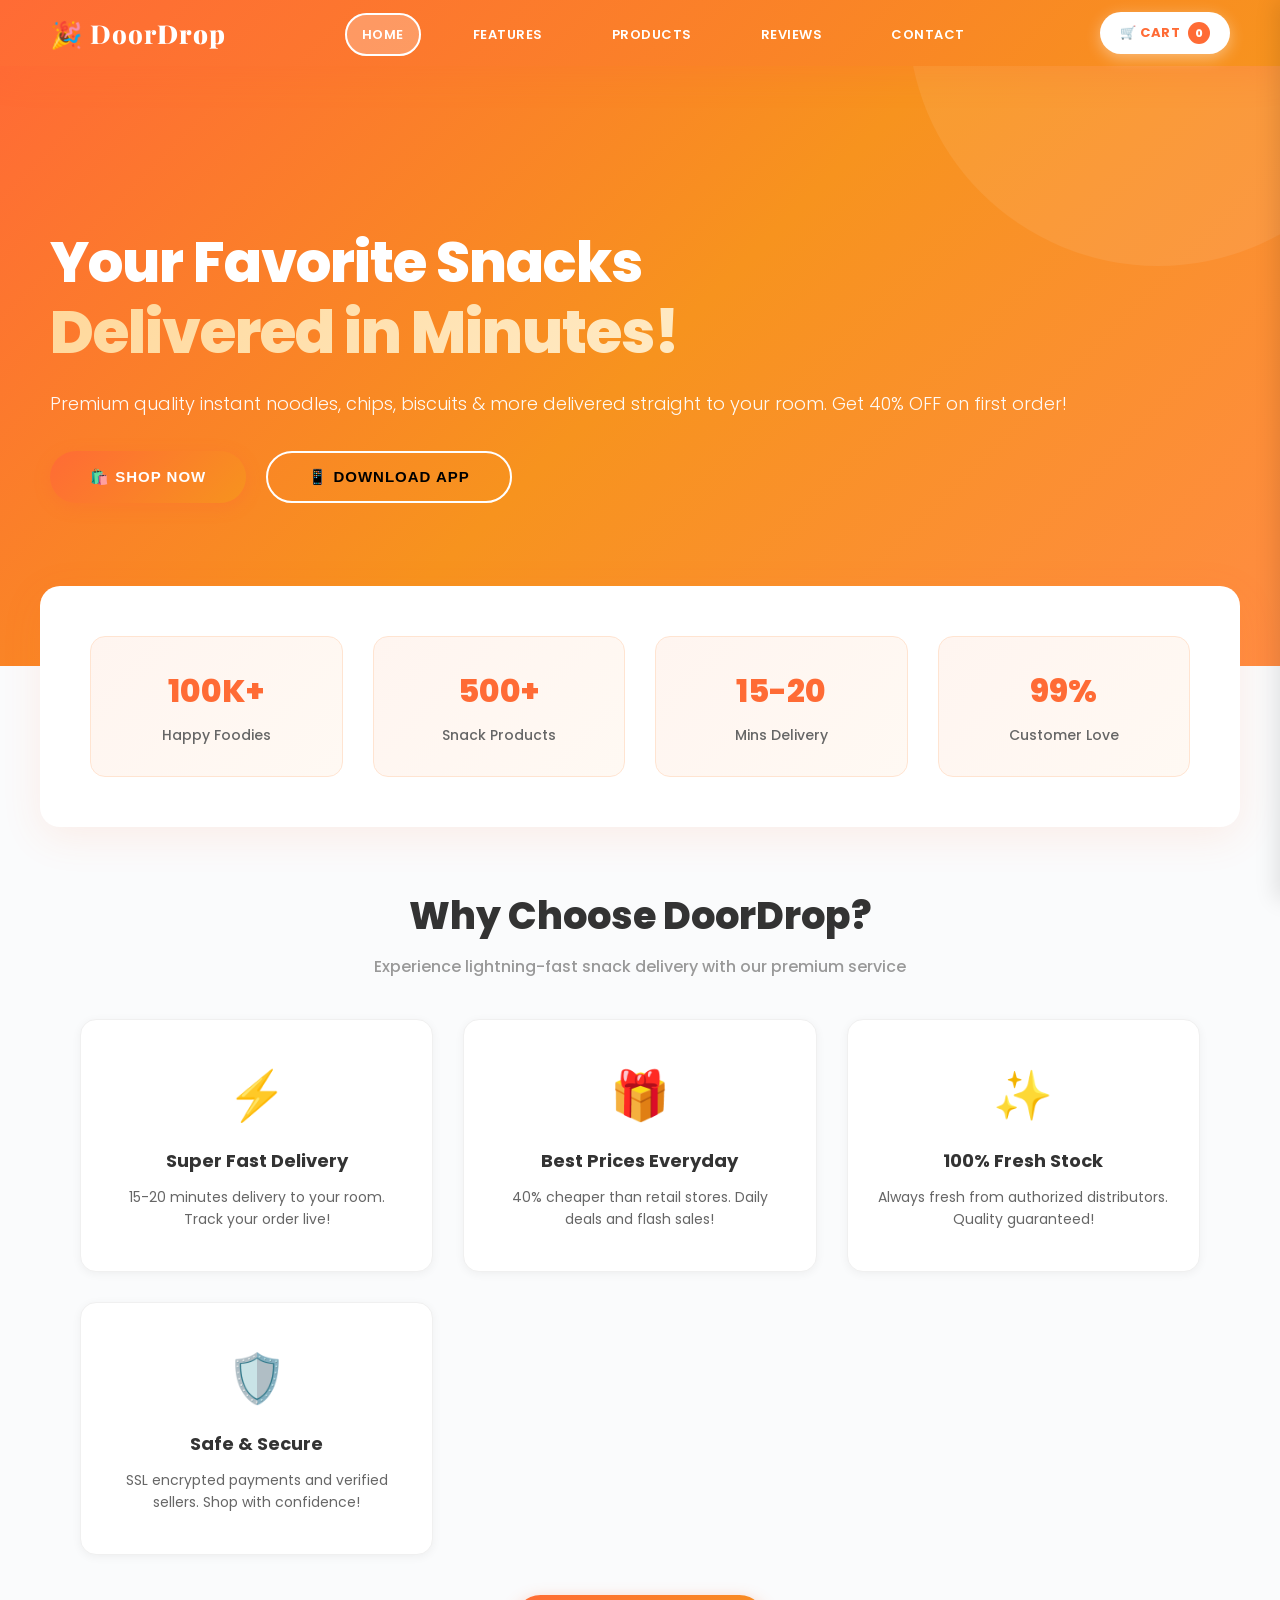
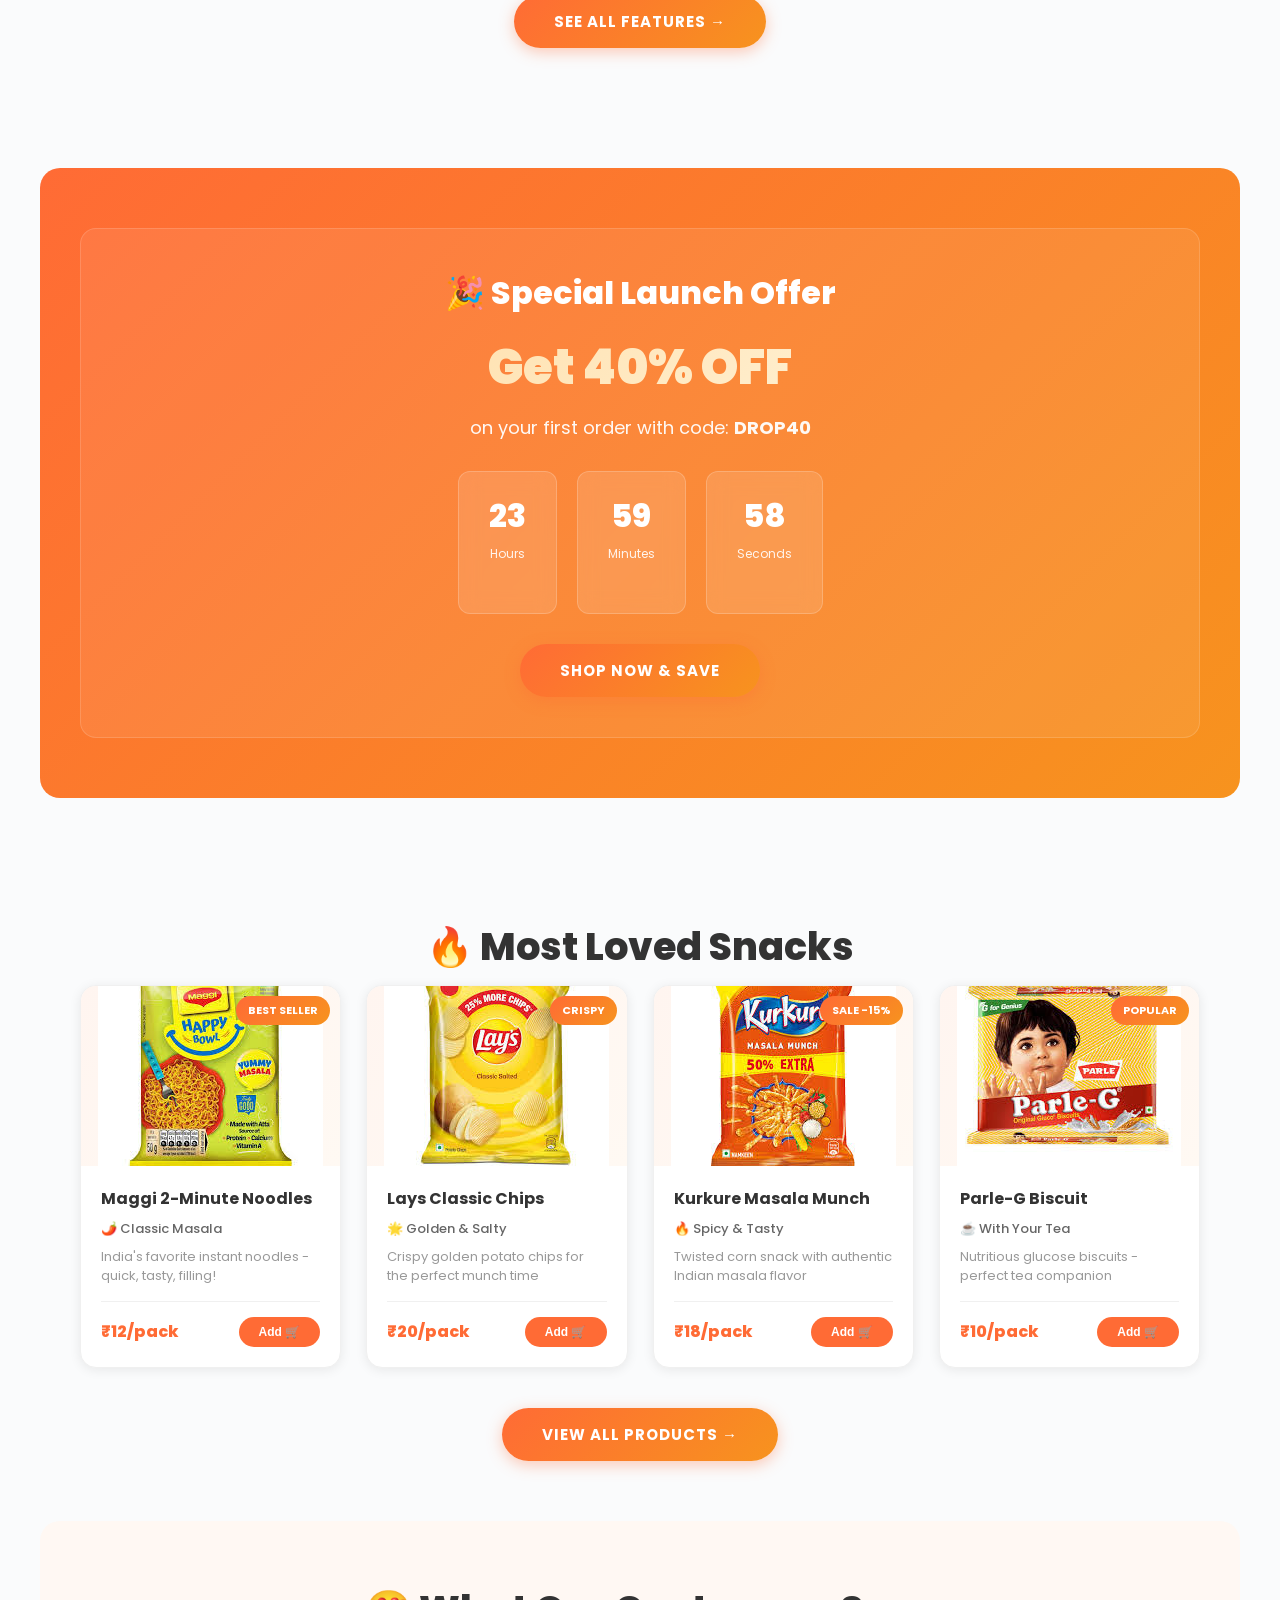
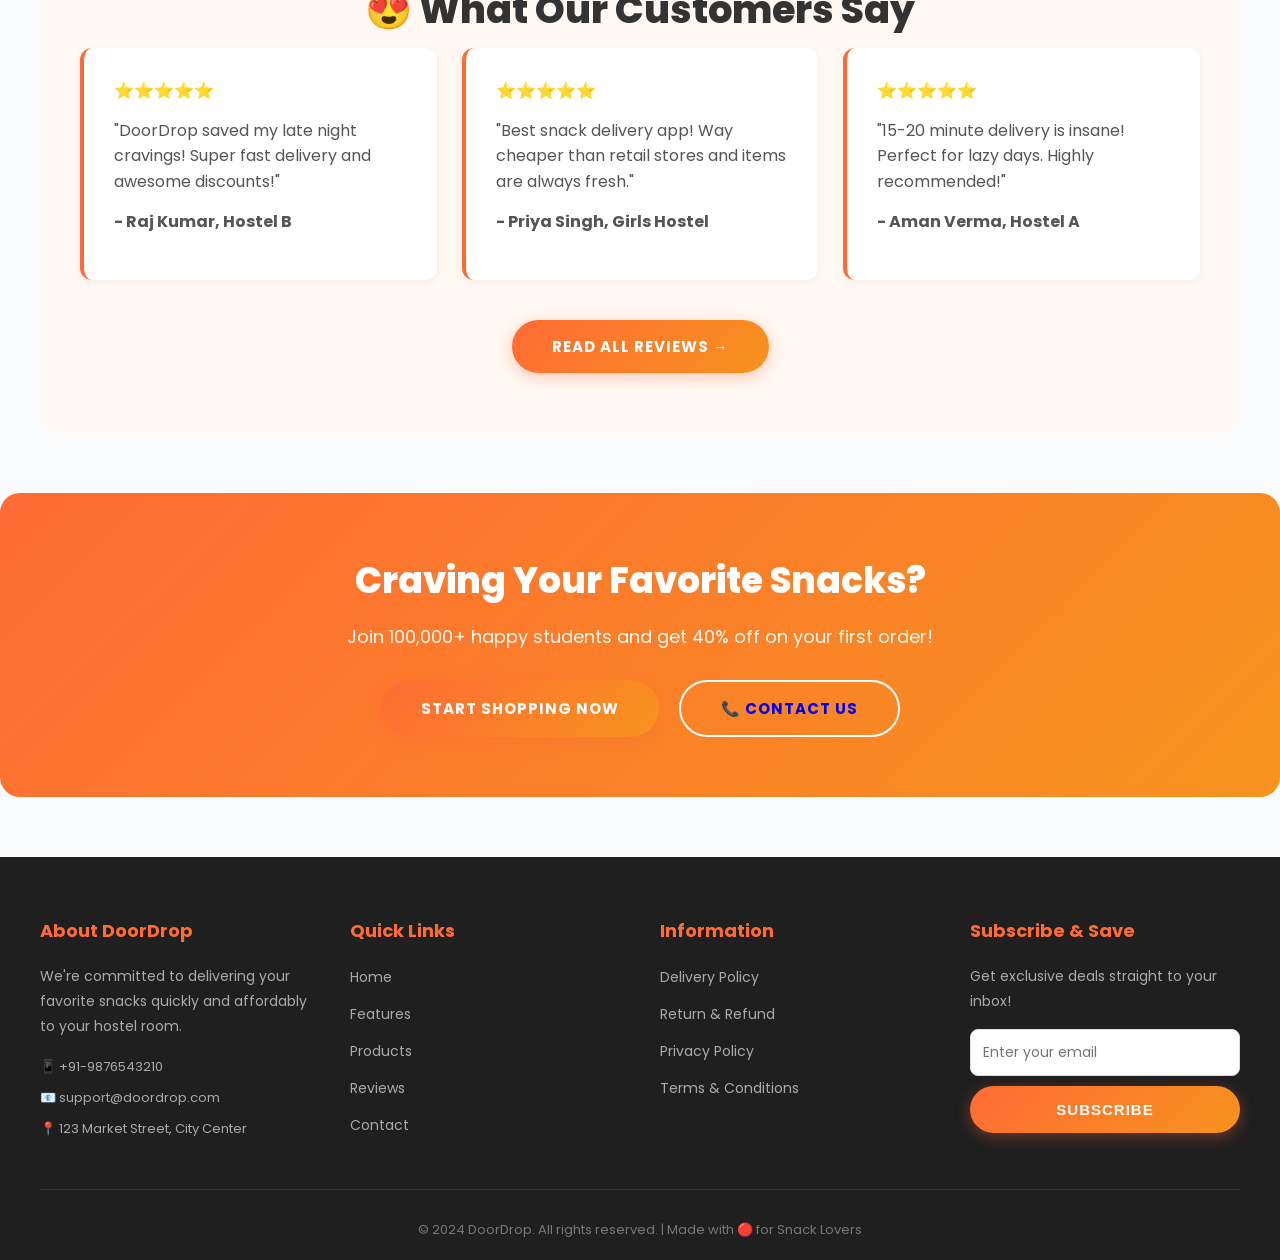
==== commit 63d4f354: "Replace emoji with product images in product cards" ====
--- a/index.html
+++ b/index.html
@@ -111,7 +111,7 @@
 
         <div class="product-card" id="card-1" data-name="Maggi 2-Minute Noodles" data-price="12" data-icon="🍜">
             <div class="product-image">
-                <span>🍜</span>
+                <span><img src="maggi.jpg" alt="hee"></span>
                 <span class="product-badge">Best Seller</span>
             </div>
             <div class="product-body">
@@ -129,7 +129,7 @@
 
         <div class="product-card" id="card-2" data-name="Lays Classic Chips" data-price="20" data-icon="🥔">
             <div class="product-image">
-                <span>🥔</span>
+                <span><img src="Lays Classic Chips.jpg" alt="hee"></span>
                 <span class="product-badge">Crispy</span>
             </div>
             <div class="product-body">
@@ -147,7 +147,7 @@
 
         <div class="product-card" id="card-3" data-name="Kurkure Masala Munch" data-price="18" data-icon="🟠">
             <div class="product-image">
-                <span>🟠</span>
+                <span><img src="Kurkure Masala Munch.jpg" alt=""></span>
                 <span class="product-badge">Sale -15%</span>
             </div>
             <div class="product-body">
@@ -165,7 +165,7 @@
 
         <div class="product-card" id="card-4" data-name="Parle-G Biscuit" data-price="10" data-icon="🍪">
             <div class="product-image">
-                <span>🍪</span>
+                <span><img src="Parle-G Biscuit.jpg" alt=""></span>
                 <span class="product-badge">Popular</span>
             </div>
             <div class="product-body">
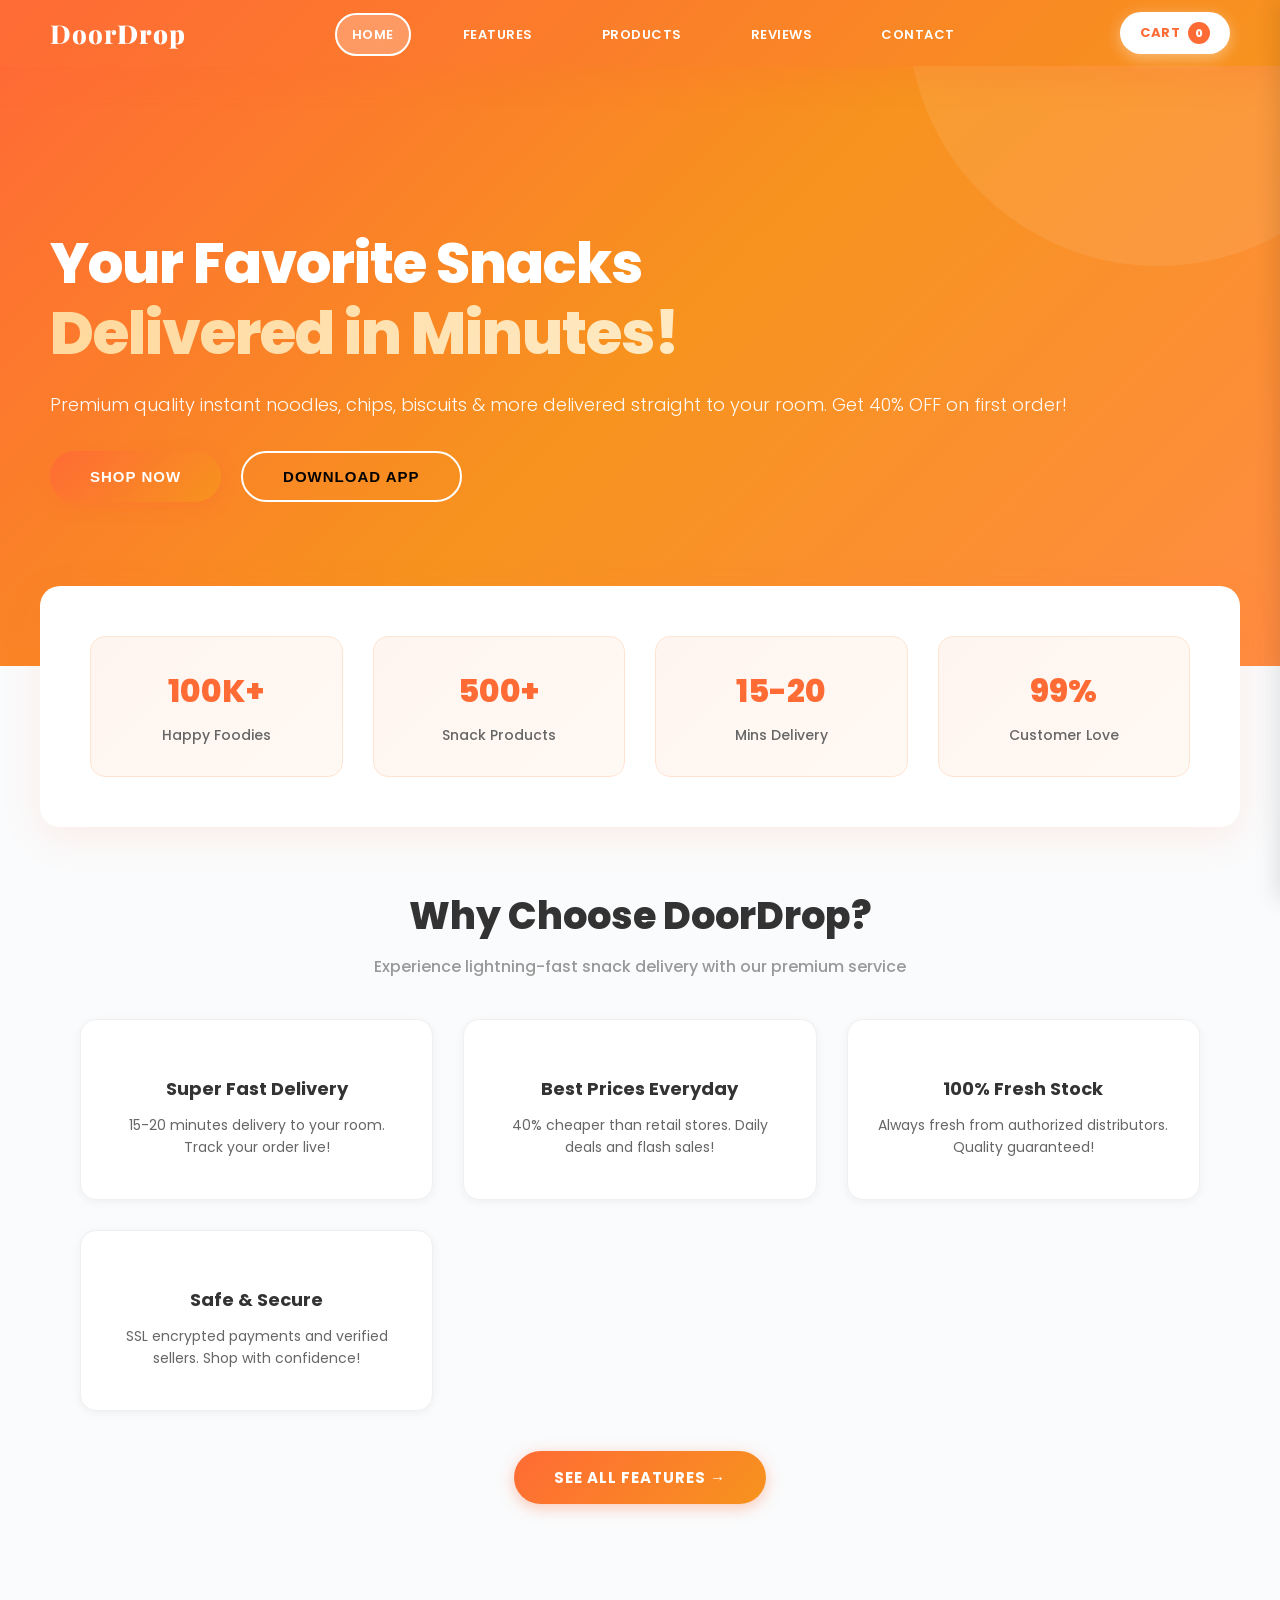
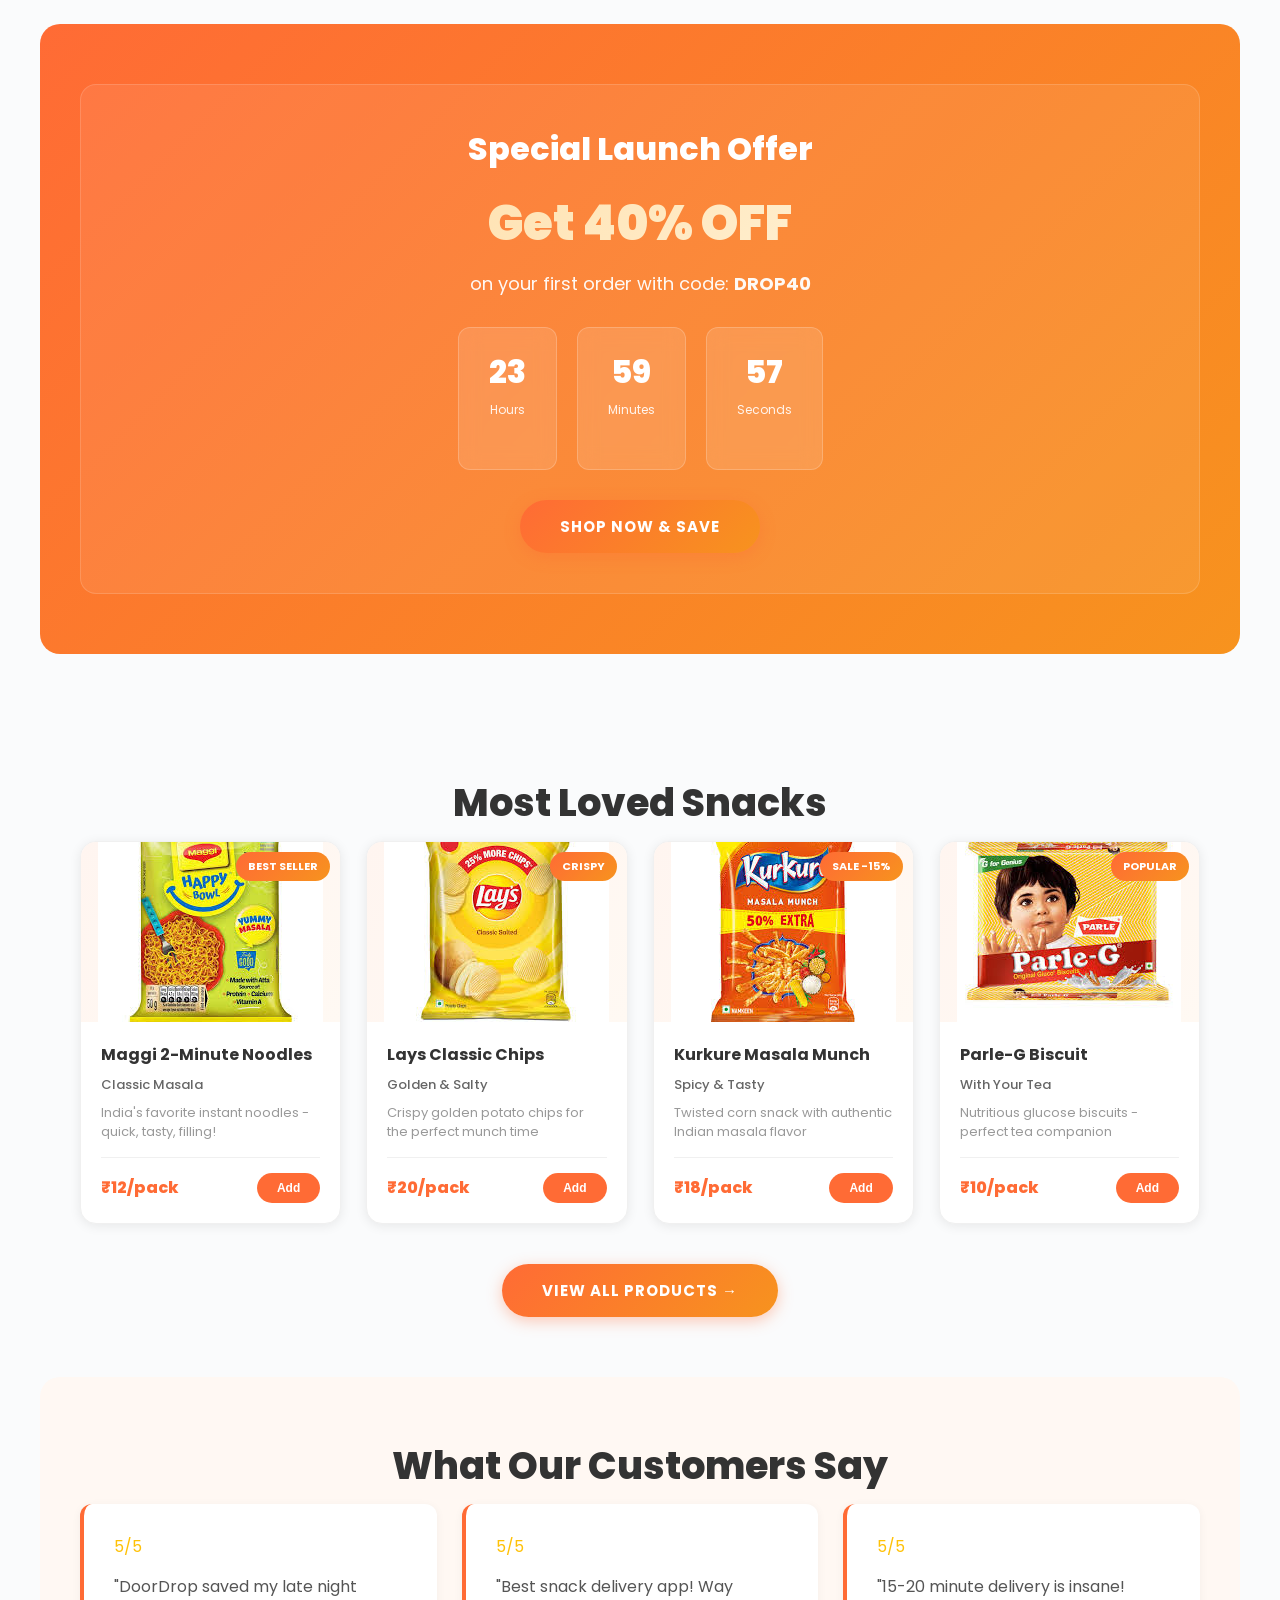
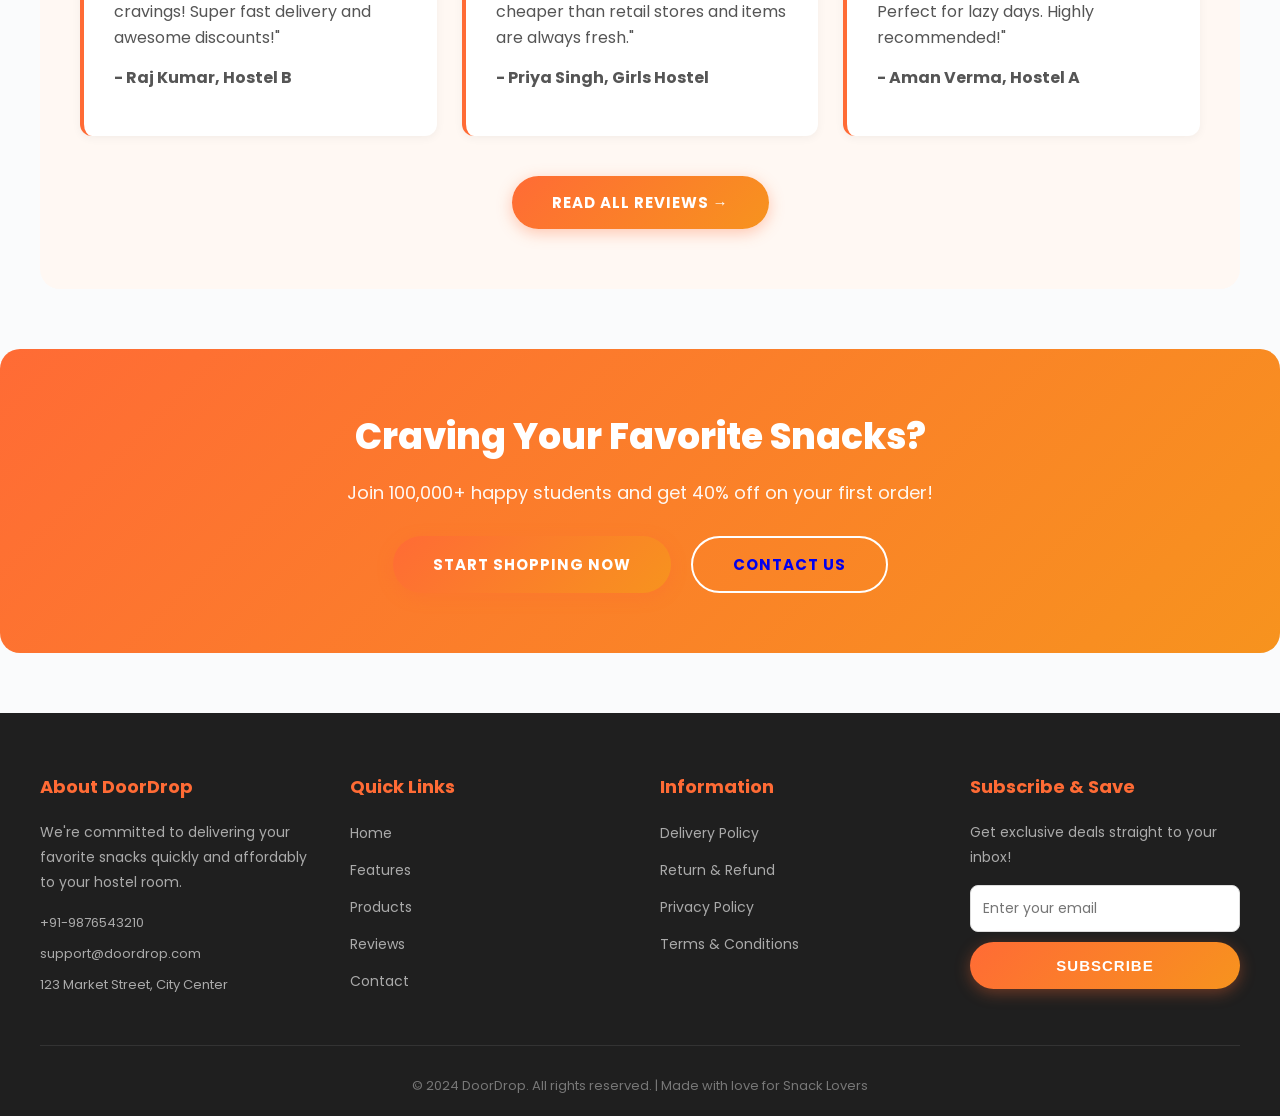
==== commit f13dd0c4: "Remove emojis and clean up HTML content" ====
--- a/index.html
+++ b/index.html
@@ -11,7 +11,7 @@
 
 <nav class="navbar">
     <div class="nav-container">
-        <div class="logo" onclick="window.location.href='index.html'">🎉 Door<span>Drop</span></div>
+        <div class="logo" onclick="window.location.href='index.html'">Door<span>Drop</span></div>
         <div class="hamburger" onclick="toggleMenu()">
             <span></span><span></span><span></span>
         </div>
@@ -23,30 +23,26 @@
             <li><a href="contact.html">Contact</a></li>
         </ul>
         <button class="nav-cart-btn" onclick="openCart()">
-            🛒 Cart <span class="cart-badge" id="cartBadge">0</span>
+            Cart <span class="cart-badge" id="cartBadge">0</span>
         </button>
     </div>
 </nav>
 
-<!-- ============ HERO ============ -->
 <section class="hero">
     <div class="hero-content">
         <h1>Your Favorite Snacks <span class="highlight">Delivered in Minutes!</span></h1>
         <p>Premium quality instant noodles, chips, biscuits & more delivered straight to your room. Get 40% OFF on first order!</p>
         <div class="cta-buttons">
-            <button class="btn-primary" onclick="scrollToSection('offer')">🛍️ Shop Now</button>
-            <button class="btn-secondary" onclick="showToast('📱 Download App Coming Soon!')">📱 Download App</button>
-        </div>
-    </div>
-
-</section>
-
-<!-- ============ STATS ============ -->
+            <button class="btn-primary" onclick="scrollToSection('offer')">Shop Now</button>
+            <button class="btn-secondary" onclick="showToast('Download App Coming Soon!')">Download App</button>
+        </div>
+    </div>
+</section>
+
 <section class="stats">
     <div class="stat-item" onclick="animateCount(this)">
         <h3 data-count="100000">100K+</h3><p>Happy Foodies</p>
     </div>
-    
     <div class="stat-item" onclick="animateCount(this)">
         <h3 data-count="500">500+</h3><p>Snack Products</p>
     </div>
@@ -58,28 +54,27 @@
     </div>
 </section>
 
-<!-- ============ FEATURES PREVIEW ============ -->
 <section class="container">
     <h2 class="section-title">Why Choose DoorDrop?</h2>
     <p class="section-subtitle">Experience lightning-fast snack delivery with our premium service</p>
     <div class="features-preview">
         <div class="feature-card" onmouseover="rotateCard(this)" onmouseout="resetCard(this)">
-            <div class="feature-icon">⚡</div>
+            <div class="feature-icon"></div>
             <h3>Super Fast Delivery</h3>
             <p>15-20 minutes delivery to your room. Track your order live!</p>
         </div>
         <div class="feature-card" onmouseover="rotateCard(this)" onmouseout="resetCard(this)">
-            <div class="feature-icon">🎁</div>
+            <div class="feature-icon"></div>
             <h3>Best Prices Everyday</h3>
             <p>40% cheaper than retail stores. Daily deals and flash sales!</p>
         </div>
         <div class="feature-card" onmouseover="rotateCard(this)" onmouseout="resetCard(this)">
-            <div class="feature-icon">✨</div>
+            <div class="feature-icon"></div>
             <h3>100% Fresh Stock</h3>
             <p>Always fresh from authorized distributors. Quality guaranteed!</p>
         </div>
         <div class="feature-card" onmouseover="rotateCard(this)" onmouseout="resetCard(this)">
-            <div class="feature-icon">🛡️</div>
+            <div class="feature-icon"></div>
             <h3>Safe & Secure</h3>
             <p>SSL encrypted payments and verified sellers. Shop with confidence!</p>
         </div>
@@ -89,10 +84,9 @@
     </div>
 </section>
 
-<!-- ============ SPECIAL OFFER ============ -->
 <section class="offer-section" id="offer">
     <div class="offer-box">
-        <h2>🎉 Special Launch Offer</h2>
+        <h2>Special Launch Offer</h2>
         <h3 class="price-tag">Get 40% OFF</h3>
         <p>on your first order with code: <strong>DROP40</strong></p>
         <div class="countdown">
@@ -104,78 +98,77 @@
     </div>
 </section>
 
-<!-- ============ POPULAR PRODUCTS ============ -->
 <section class="container">
-    <h2 class="section-title">🔥 Most Loved Snacks</h2>
+    <h2 class="section-title">Most Loved Snacks</h2>
     <div class="products-grid">
 
-        <div class="product-card" id="card-1" data-name="Maggi 2-Minute Noodles" data-price="12" data-icon="🍜">
+        <div class="product-card" id="card-1" data-name="Maggi 2-Minute Noodles" data-price="12" data-icon="">
             <div class="product-image">
                 <span><img src="maggi.jpg" alt="hee"></span>
                 <span class="product-badge">Best Seller</span>
             </div>
             <div class="product-body">
                 <h3>Maggi 2-Minute Noodles</h3>
-                <p>🌶️ Classic Masala</p>
+                <p>Classic Masala</p>
                 <p class="desc">India's favorite instant noodles - quick, tasty, filling!</p>
                 <div class="price-footer">
                     <span class="price">₹12/pack</span>
                     <div class="card-action">
-                        <button class="btn-small" onclick="addItem(event,1,'Maggi 2-Minute Noodles',12,'🍜')">Add 🛒</button>
+                        <button class="btn-small" onclick="addItem(event,1,'Maggi 2-Minute Noodles',12,'')">Add</button>
                     </div>
                 </div>
             </div>
         </div>
 
-        <div class="product-card" id="card-2" data-name="Lays Classic Chips" data-price="20" data-icon="🥔">
+        <div class="product-card" id="card-2" data-name="Lays Classic Chips" data-price="20" data-icon="">
             <div class="product-image">
                 <span><img src="Lays Classic Chips.jpg" alt="hee"></span>
                 <span class="product-badge">Crispy</span>
             </div>
             <div class="product-body">
                 <h3>Lays Classic Chips</h3>
-                <p>🌟 Golden & Salty</p>
+                <p>Golden & Salty</p>
                 <p class="desc">Crispy golden potato chips for the perfect munch time</p>
                 <div class="price-footer">
                     <span class="price">₹20/pack</span>
                     <div class="card-action">
-                        <button class="btn-small" onclick="addItem(event,2,'Lays Classic Chips',20,'🥔')">Add 🛒</button>
+                        <button class="btn-small" onclick="addItem(event,2,'Lays Classic Chips',20,'')">Add</button>
                     </div>
                 </div>
             </div>
         </div>
 
-        <div class="product-card" id="card-3" data-name="Kurkure Masala Munch" data-price="18" data-icon="🟠">
+        <div class="product-card" id="card-3" data-name="Kurkure Masala Munch" data-price="18" data-icon="">
             <div class="product-image">
                 <span><img src="Kurkure Masala Munch.jpg" alt=""></span>
                 <span class="product-badge">Sale -15%</span>
             </div>
             <div class="product-body">
                 <h3>Kurkure Masala Munch</h3>
-                <p>🔥 Spicy & Tasty</p>
+                <p>Spicy & Tasty</p>
                 <p class="desc">Twisted corn snack with authentic Indian masala flavor</p>
                 <div class="price-footer">
                     <span class="price">₹18/pack</span>
                     <div class="card-action">
-                        <button class="btn-small" onclick="addItem(event,3,'Kurkure Masala Munch',18,'🟠')">Add 🛒</button>
+                        <button class="btn-small" onclick="addItem(event,3,'Kurkure Masala Munch',18,'')">Add</button>
                     </div>
                 </div>
             </div>
         </div>
 
-        <div class="product-card" id="card-4" data-name="Parle-G Biscuit" data-price="10" data-icon="🍪">
+        <div class="product-card" id="card-4" data-name="Parle-G Biscuit" data-price="10" data-icon="">
             <div class="product-image">
                 <span><img src="Parle-G Biscuit.jpg" alt=""></span>
                 <span class="product-badge">Popular</span>
             </div>
             <div class="product-body">
                 <h3>Parle-G Biscuit</h3>
-                <p>☕ With Your Tea</p>
+                <p>With Your Tea</p>
                 <p class="desc">Nutritious glucose biscuits - perfect tea companion</p>
                 <div class="price-footer">
                     <span class="price">₹10/pack</span>
                     <div class="card-action">
-                        <button class="btn-small" onclick="addItem(event,4,'Parle-G Biscuit',10,'🍪')">Add 🛒</button>
+                        <button class="btn-small" onclick="addItem(event,4,'Parle-G Biscuit',10,'')">Add</button>
                     </div>
                 </div>
             </div>
@@ -187,22 +180,21 @@
     </div>
 </section>
 
-<!-- ============ TESTIMONIALS ============ -->
 <section class="container" style="background:#fff8f3;border-radius:20px;padding:60px 40px;">
-    <h2 class="section-title">😍 What Our Customers Say</h2>
+    <h2 class="section-title">What Our Customers Say</h2>
     <div class="testimonials">
         <div class="testimonial-card">
-            <div class="rating">⭐⭐⭐⭐⭐</div>
+            <div class="rating">5/5</div>
             <p>"DoorDrop saved my late night cravings! Super fast delivery and awesome discounts!"</p>
             <p class="author">- Raj Kumar, Hostel B</p>
         </div>
         <div class="testimonial-card">
-            <div class="rating">⭐⭐⭐⭐⭐</div>
+            <div class="rating">5/5</div>
             <p>"Best snack delivery app! Way cheaper than retail stores and items are always fresh."</p>
             <p class="author">- Priya Singh, Girls Hostel</p>
         </div>
         <div class="testimonial-card">
-            <div class="rating">⭐⭐⭐⭐⭐</div>
+            <div class="rating">5/5</div>
             <p>"15-20 minute delivery is insane! Perfect for lazy days. Highly recommended!"</p>
             <p class="author">- Aman Verma, Hostel A</p>
         </div>
@@ -212,26 +204,24 @@
     </div>
 </section>
 
-<!-- ============ CTA ============ -->
 <section class="cta-section">
     <h2>Craving Your Favorite Snacks?</h2>
     <p>Join 100,000+ happy students and get 40% off on your first order!</p>
     <div class="cta-buttons" style="justify-content:center;">
         <a href="products.html" class="btn-primary">Start Shopping Now</a>
-        <a href="contact.html" class="btn-secondary">📞 Contact Us</a>
-    </div>
-</section>
-
-<!-- ============ FOOTER ============ -->
+        <a href="contact.html" class="btn-secondary">Contact Us</a>
+    </div>
+</section>
+
 <footer class="footer">
     <div class="footer-content">
         <div class="footer-section">
             <h3>About DoorDrop</h3>
             <p>We're committed to delivering your favorite snacks quickly and affordably to your hostel room.</p>
             <div class="contact-info">
-                <p>📱 +91-9876543210</p>
-                <p>📧 support@doordrop.com</p>
-                <p>📍 123 Market Street, City Center</p>
+                <p>+91-9876543210</p>
+                <p>support@doordrop.com</p>
+                <p>123 Market Street, City Center</p>
             </div>
         </div>
         <div class="footer-section">
@@ -263,25 +253,24 @@
         </div>
     </div>
     <div class="footer-bottom">
-        <p>&copy; 2024 DoorDrop. All rights reserved. | Made with 🔴 for Snack Lovers</p>
+        <p>&copy; 2024 DoorDrop. All rights reserved. | Made with love for Snack Lovers</p>
     </div>
 </footer>
 
 <div id="toast" class="toast"></div>
 
-<!-- ══ CART OVERLAY + SIDEBAR ══ -->
 <div class="cart-overlay" id="cartOverlay" onclick="closeCart()"></div>
 <aside class="cart-sidebar" id="cartSidebar">
     <div class="cart-sidebar-head">
         <div>
-            <h3>🛒 Your Cart</h3>
+            <h3>Your Cart</h3>
             <div class="cart-head-count" id="cartHeadCount">0 items</div>
         </div>
-        <button class="cart-close-btn" onclick="closeCart()">✕</button>
+        <button class="cart-close-btn" onclick="closeCart()">X</button>
     </div>
     <div class="cart-items-scroll" id="cartItemsList">
         <div class="cart-empty-state">
-            <div class="cart-empty-icon">🛒</div>
+            <div class="cart-empty-icon"></div>
             <p>Your cart is empty.<br>Start adding snacks!</p>
         </div>
     </div>
@@ -290,17 +279,16 @@
             <span>Total</span>
             <span class="cart-total-amount" id="cartTotalAmt">₹0</span>
         </div>
-        <div class="cart-free-del">🚚 Free delivery on orders above ₹199</div>
+        <div class="cart-free-del">Free delivery on orders above ₹199</div>
         <button class="cart-checkout-btn" onclick="openCheckout()">Proceed to Checkout →</button>
     </div>
 </aside>
 
-<!-- ══ CHECKOUT MODAL ══ -->
 <div class="checkout-modal-bg" id="checkoutModalBg">
     <div class="checkout-modal">
         <div class="checkout-modal-head">
-            <h3>📋 Complete Your Order</h3>
-            <button class="cart-close-btn" onclick="closeCheckout()">✕</button>
+            <h3>Complete Your Order</h3>
+            <button class="cart-close-btn" onclick="closeCheckout()">X</button>
         </div>
         <div class="checkout-modal-body">
             <div class="checkout-order-box" id="checkoutSummaryBox"></div>
@@ -317,8 +305,8 @@
                 <input type="email" id="co_email" placeholder="Your email (optional)">
             </div>
             <div class="form-group">
-                <label>🏠 Hostel Name *</label>
-                 <select id="co_hostel">
+                <label>Hostel Name *</label>
+                <select id="co_hostel">
                     <option value="">Select your hostel</option>
                     <option>Archimedes Hostel</option>
                     <option>Franklin Hostel</option>
@@ -336,7 +324,7 @@
             </div>
             <div class="hostel-fields-row">
                 <div class="form-group" style="margin-bottom:0;">
-                    <label>🏢 Floor *</label>
+                    <label>Floor *</label>
                     <select id="co_floor">
                         <option value="">Select floor</option>
                         <option value="Ground">Ground Floor</option>
@@ -352,7 +340,7 @@
                     </select>
                 </div>
                 <div class="form-group" style="margin-bottom:0;">
-                    <label>🚪 Room Number *</label>
+                    <label>Room Number *</label>
                     <input type="text" id="co_room" placeholder="e.g. 204">
                 </div>
             </div>
@@ -373,15 +361,14 @@
                     <button class="btn-small" onclick="applyPromo()">Apply</button>
                 </div>
             </div>
-            <button class="cart-checkout-btn" onclick="placeOrder()" style="margin-top:20px;">✅ Place Order</button>
+            <button class="cart-checkout-btn" onclick="placeOrder()" style="margin-top:20px;">Place Order</button>
         </div>
     </div>
 </div>
 
-<!-- ══ SUCCESS MODAL ══ -->
 <div class="success-modal-bg" id="successModalBg">
     <div class="success-modal-box">
-        <div class="success-check">✅</div>
+        <div class="success-check"></div>
         <h2>Order Placed Successfully!</h2>
         <p>Thank you for ordering with DoorDrop. Your delicious snacks are on the way!</p>
         <div class="success-order-id" id="successOrderId">DD000000</div>
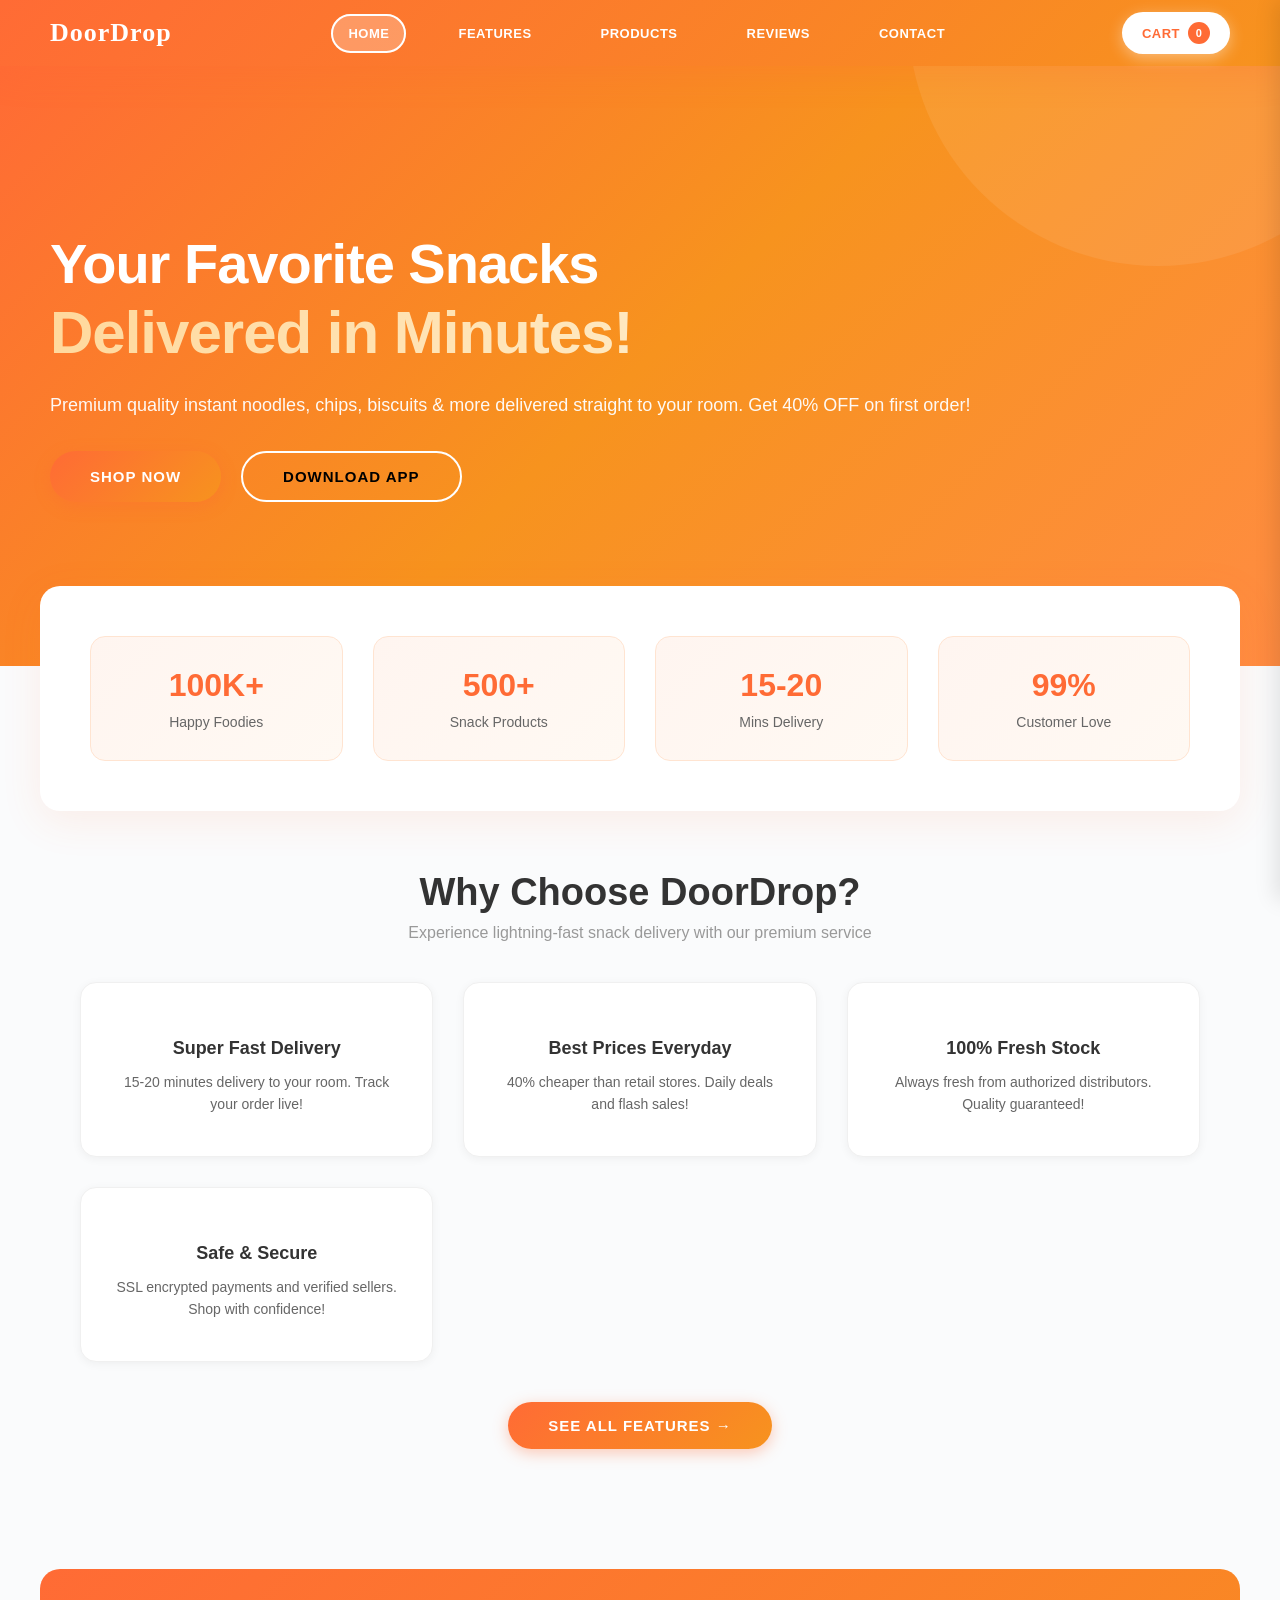
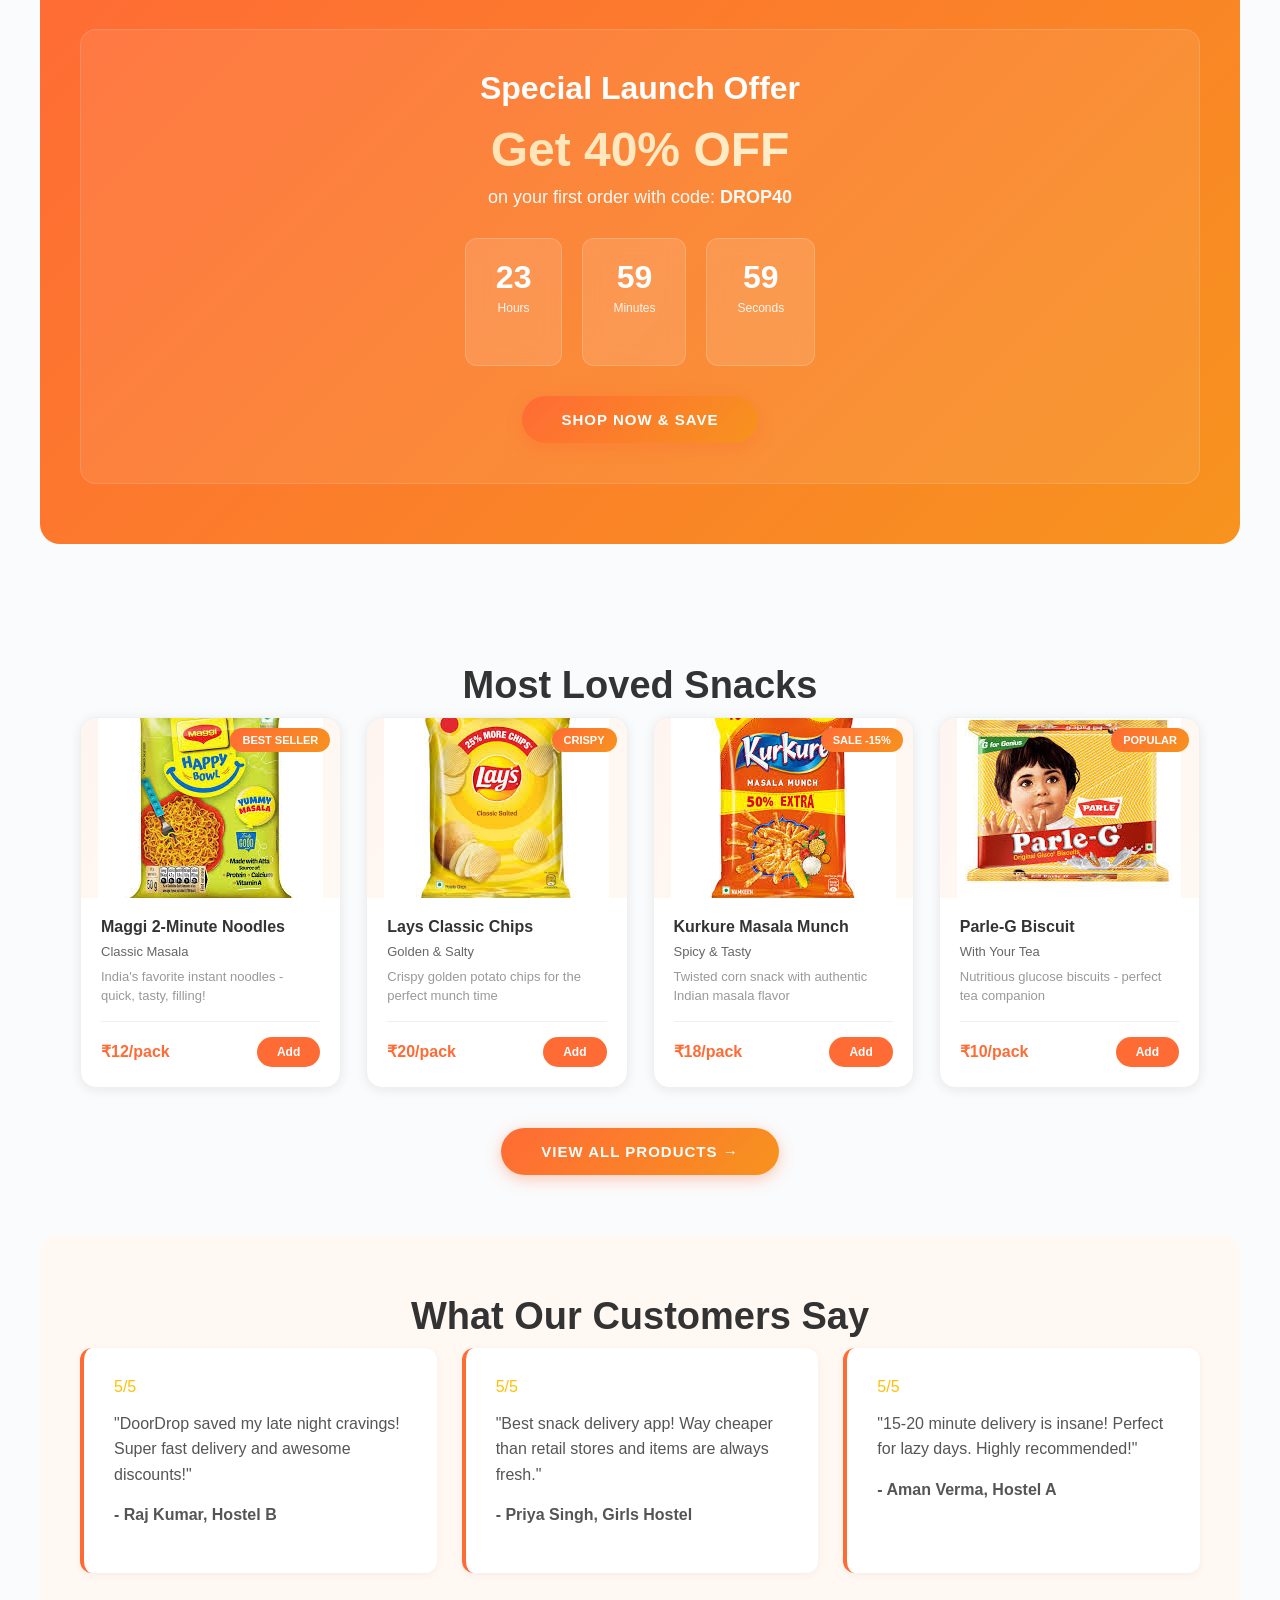
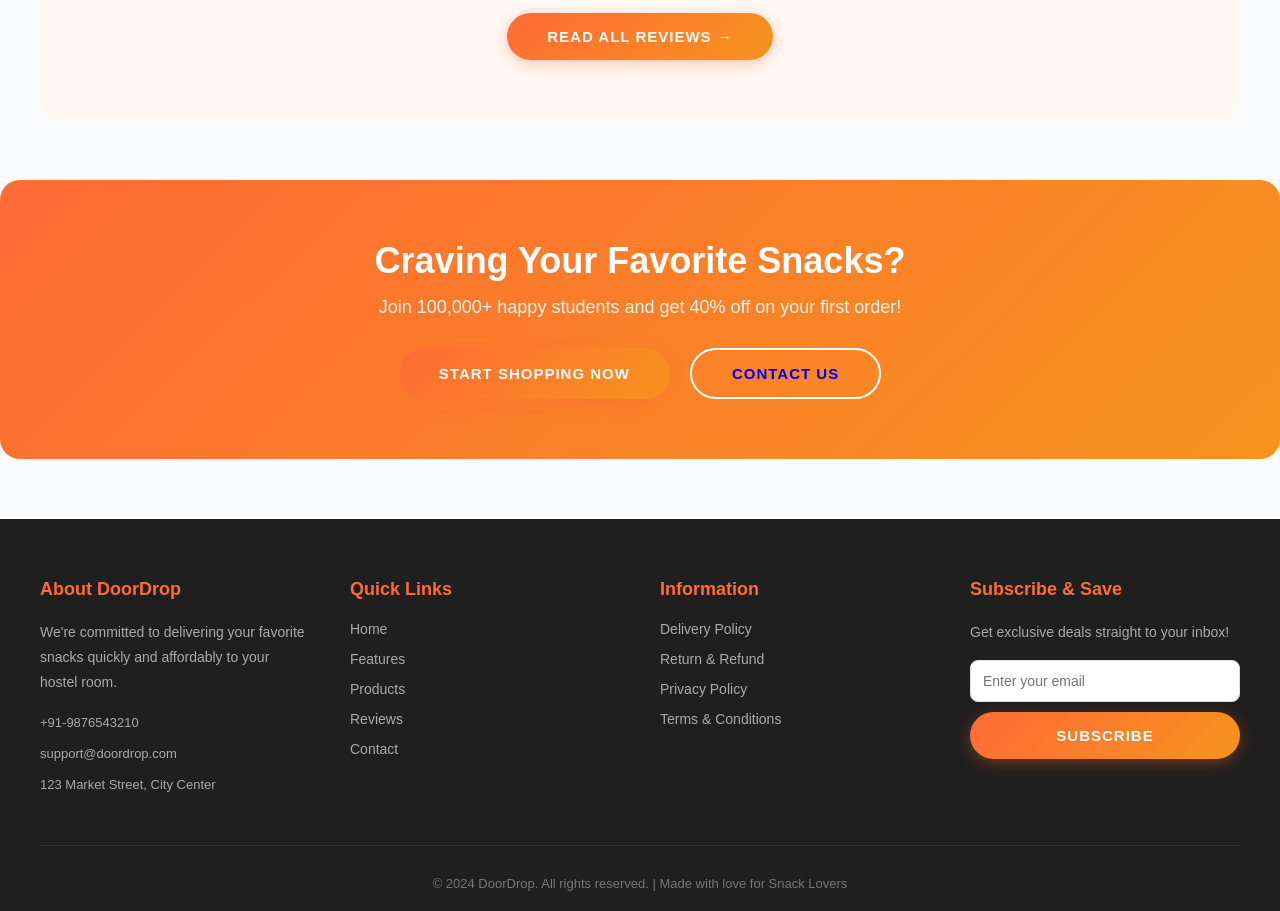
==== commit cb0da3c7: "Remove Google Fonts link from index.html Removed Google Fonts link for Poppins and Playfair Display." ====
--- a/index.html
+++ b/index.html
@@ -4,7 +4,6 @@
     <meta charset="UTF-8">
     <meta name="viewport" content="width=device-width, initial-scale=1.0">
     <title>DoorDrop - Fast Snack Delivery</title>
-    <link href="https://fonts.googleapis.com/css2?family=Poppins:wght@300;400;500;600;700;800&family=Playfair+Display:wght@700&display=swap" rel="stylesheet">
     <link rel="stylesheet" href="index.css">
 </head>
 <body>
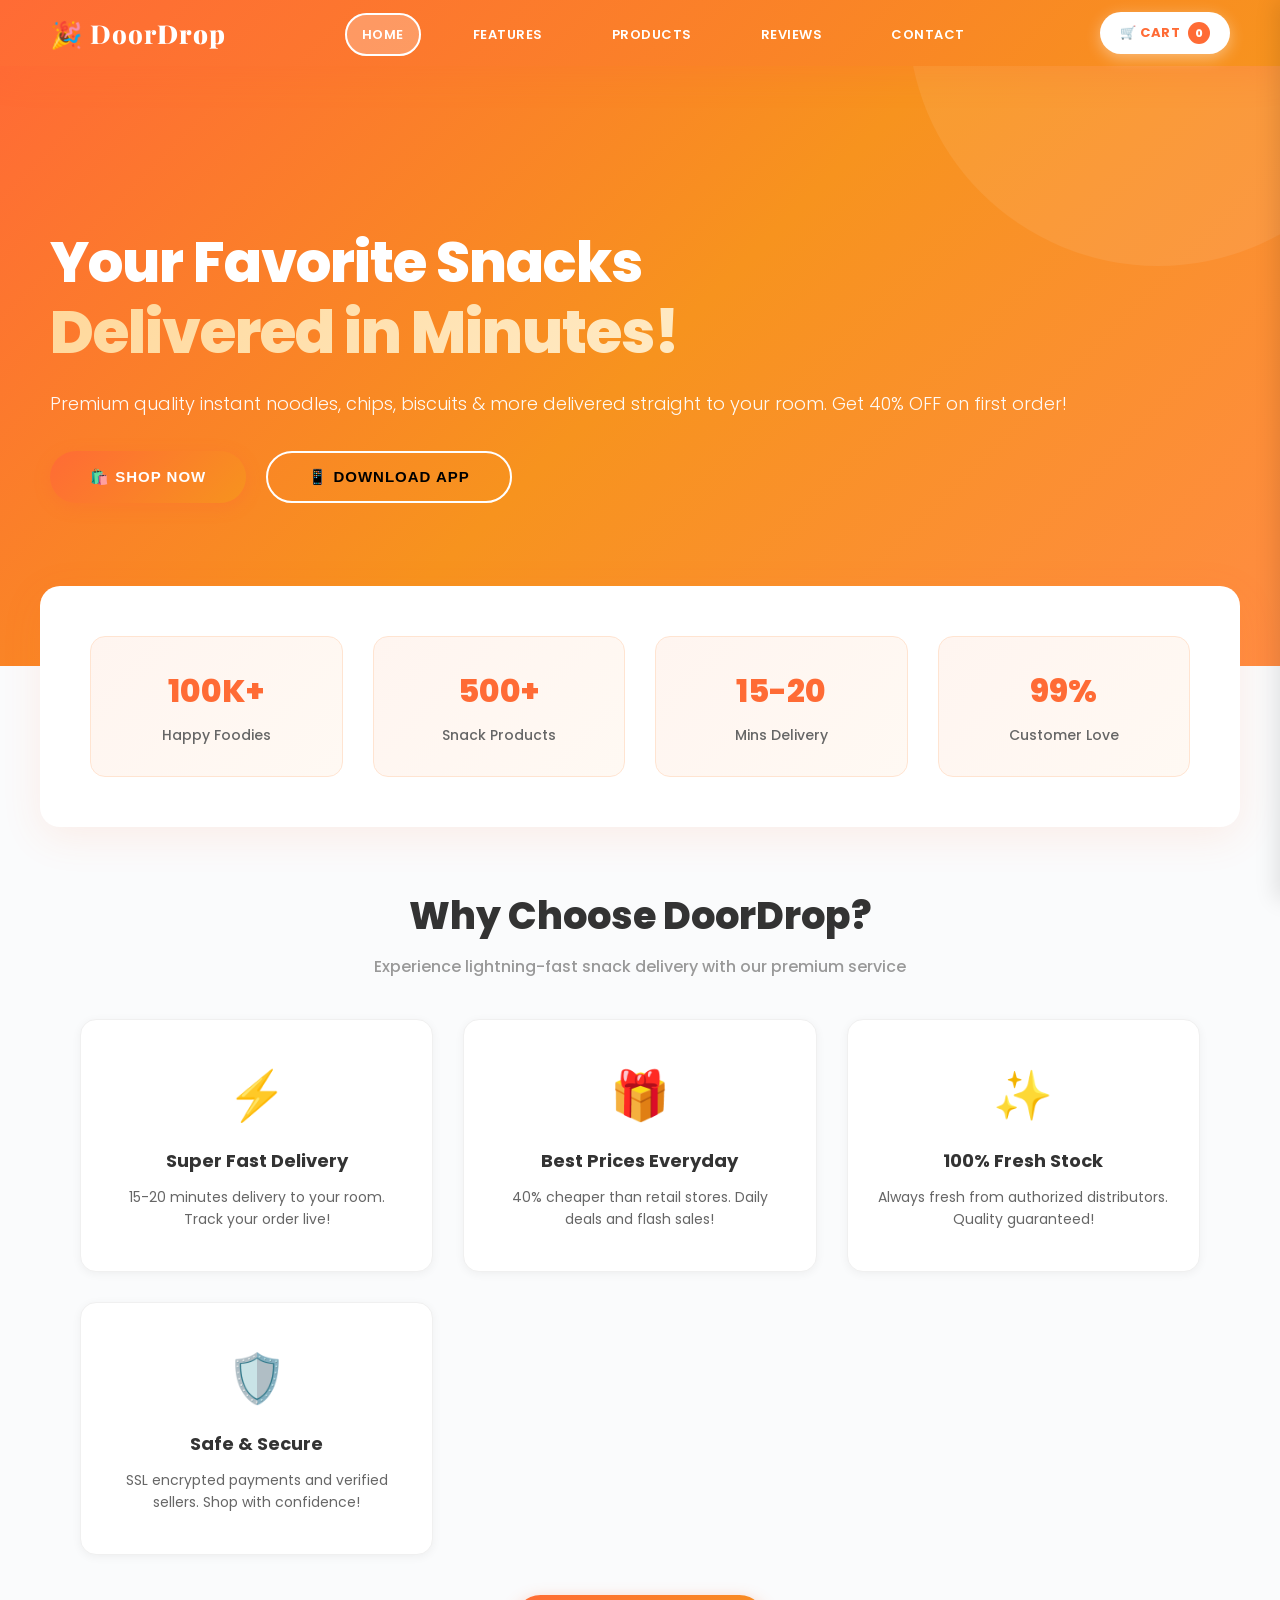
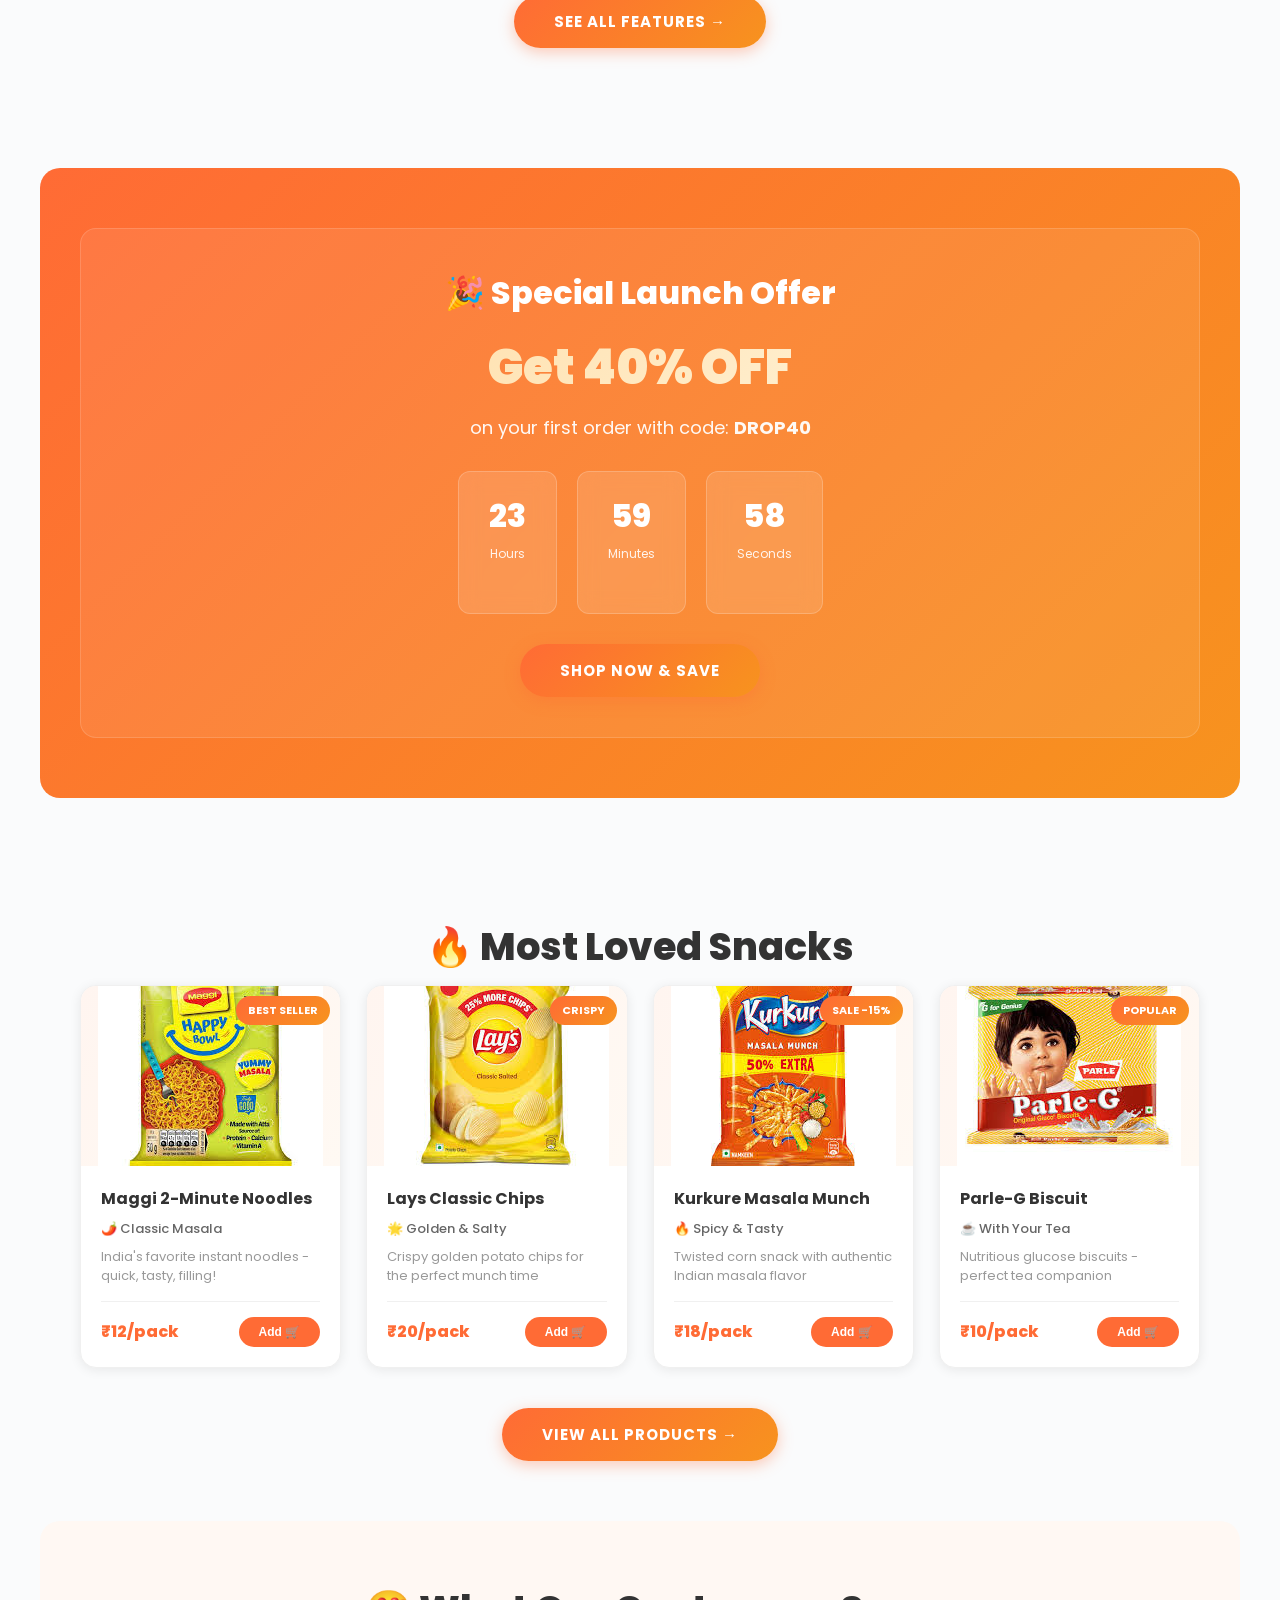
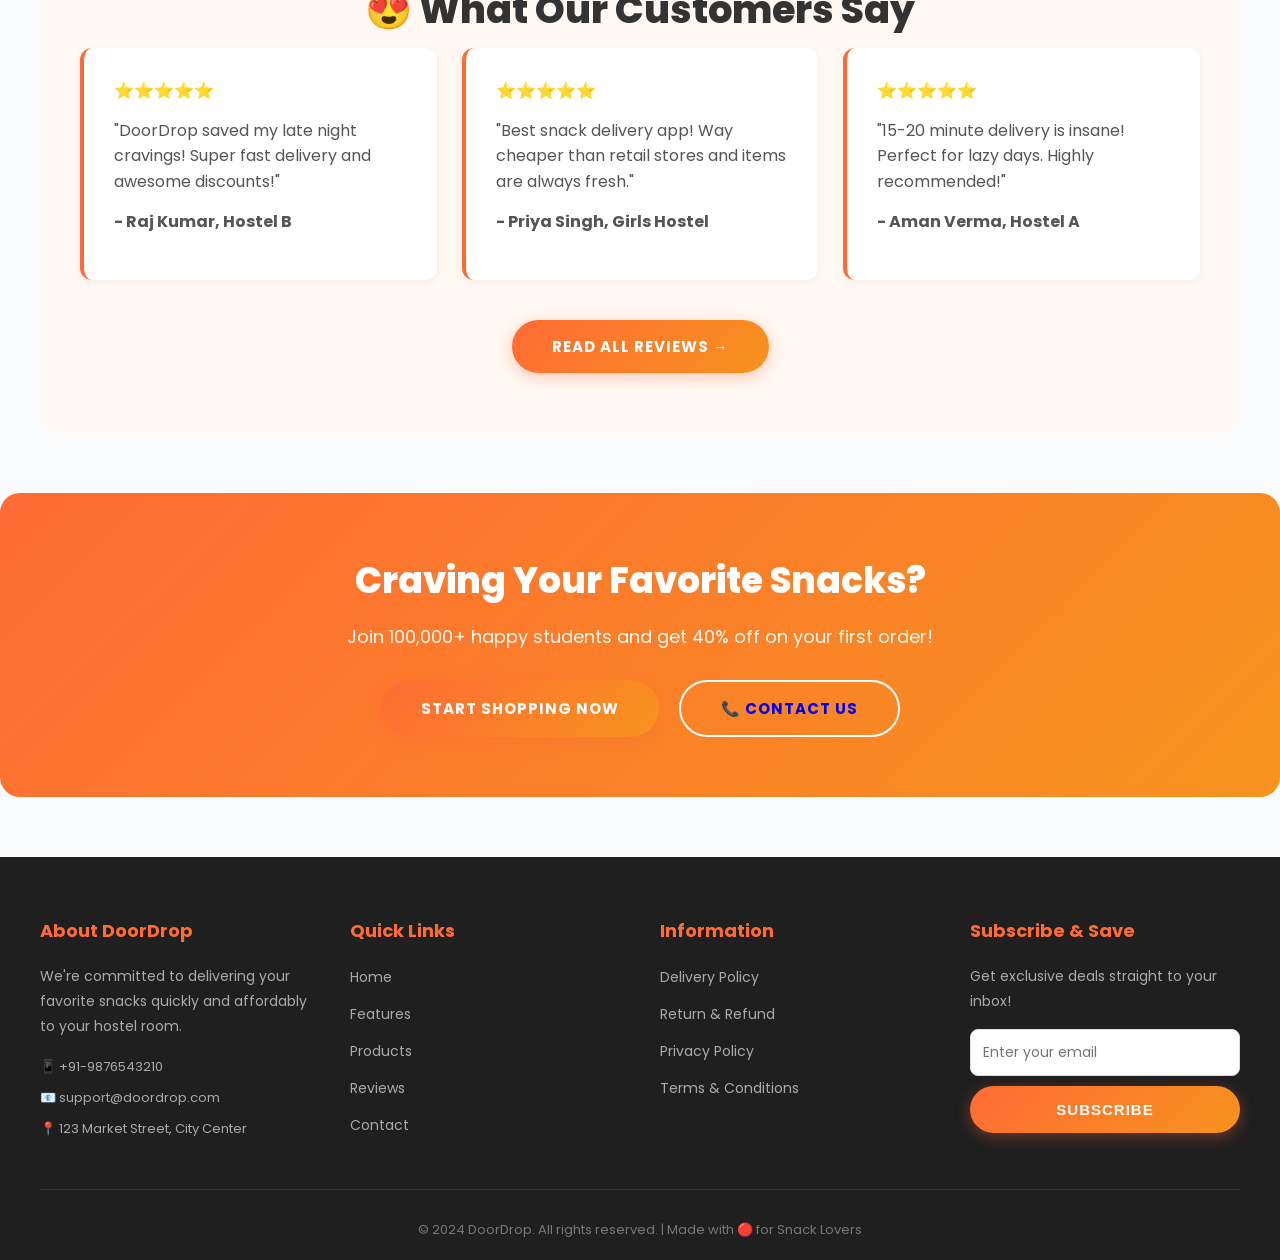
==== commit 937908b0: "Add emojis to enhance UI elements in index.html" ====
--- a/index.html
+++ b/index.html
@@ -4,13 +4,14 @@
     <meta charset="UTF-8">
     <meta name="viewport" content="width=device-width, initial-scale=1.0">
     <title>DoorDrop - Fast Snack Delivery</title>
+    <link href="https://fonts.googleapis.com/css2?family=Poppins:wght@300;400;500;600;700;800&family=Playfair+Display:wght@700&display=swap" rel="stylesheet">
     <link rel="stylesheet" href="index.css">
 </head>
 <body>
 
 <nav class="navbar">
     <div class="nav-container">
-        <div class="logo" onclick="window.location.href='index.html'">Door<span>Drop</span></div>
+        <div class="logo" onclick="window.location.href='index.html'">🎉 Door<span>Drop</span></div>
         <div class="hamburger" onclick="toggleMenu()">
             <span></span><span></span><span></span>
         </div>
@@ -22,26 +23,30 @@
             <li><a href="contact.html">Contact</a></li>
         </ul>
         <button class="nav-cart-btn" onclick="openCart()">
-            Cart <span class="cart-badge" id="cartBadge">0</span>
+            🛒 Cart <span class="cart-badge" id="cartBadge">0</span>
         </button>
     </div>
 </nav>
 
+<!-- ============ HERO ============ -->
 <section class="hero">
     <div class="hero-content">
         <h1>Your Favorite Snacks <span class="highlight">Delivered in Minutes!</span></h1>
         <p>Premium quality instant noodles, chips, biscuits & more delivered straight to your room. Get 40% OFF on first order!</p>
         <div class="cta-buttons">
-            <button class="btn-primary" onclick="scrollToSection('offer')">Shop Now</button>
-            <button class="btn-secondary" onclick="showToast('Download App Coming Soon!')">Download App</button>
-        </div>
-    </div>
-</section>
-
+            <button class="btn-primary" onclick="scrollToSection('offer')">🛍️ Shop Now</button>
+            <button class="btn-secondary" onclick="showToast('📱 Download App Coming Soon!')">📱 Download App</button>
+        </div>
+    </div>
+
+</section>
+
+<!-- ============ STATS ============ -->
 <section class="stats">
     <div class="stat-item" onclick="animateCount(this)">
         <h3 data-count="100000">100K+</h3><p>Happy Foodies</p>
     </div>
+    
     <div class="stat-item" onclick="animateCount(this)">
         <h3 data-count="500">500+</h3><p>Snack Products</p>
     </div>
@@ -53,27 +58,28 @@
     </div>
 </section>
 
+<!-- ============ FEATURES PREVIEW ============ -->
 <section class="container">
     <h2 class="section-title">Why Choose DoorDrop?</h2>
     <p class="section-subtitle">Experience lightning-fast snack delivery with our premium service</p>
     <div class="features-preview">
         <div class="feature-card" onmouseover="rotateCard(this)" onmouseout="resetCard(this)">
-            <div class="feature-icon"></div>
+            <div class="feature-icon">⚡</div>
             <h3>Super Fast Delivery</h3>
             <p>15-20 minutes delivery to your room. Track your order live!</p>
         </div>
         <div class="feature-card" onmouseover="rotateCard(this)" onmouseout="resetCard(this)">
-            <div class="feature-icon"></div>
+            <div class="feature-icon">🎁</div>
             <h3>Best Prices Everyday</h3>
             <p>40% cheaper than retail stores. Daily deals and flash sales!</p>
         </div>
         <div class="feature-card" onmouseover="rotateCard(this)" onmouseout="resetCard(this)">
-            <div class="feature-icon"></div>
+            <div class="feature-icon">✨</div>
             <h3>100% Fresh Stock</h3>
             <p>Always fresh from authorized distributors. Quality guaranteed!</p>
         </div>
         <div class="feature-card" onmouseover="rotateCard(this)" onmouseout="resetCard(this)">
-            <div class="feature-icon"></div>
+            <div class="feature-icon">🛡️</div>
             <h3>Safe & Secure</h3>
             <p>SSL encrypted payments and verified sellers. Shop with confidence!</p>
         </div>
@@ -83,9 +89,10 @@
     </div>
 </section>
 
+<!-- ============ SPECIAL OFFER ============ -->
 <section class="offer-section" id="offer">
     <div class="offer-box">
-        <h2>Special Launch Offer</h2>
+        <h2>🎉 Special Launch Offer</h2>
         <h3 class="price-tag">Get 40% OFF</h3>
         <p>on your first order with code: <strong>DROP40</strong></p>
         <div class="countdown">
@@ -97,77 +104,78 @@
     </div>
 </section>
 
+<!-- ============ POPULAR PRODUCTS ============ -->
 <section class="container">
-    <h2 class="section-title">Most Loved Snacks</h2>
+    <h2 class="section-title">🔥 Most Loved Snacks</h2>
     <div class="products-grid">
 
-        <div class="product-card" id="card-1" data-name="Maggi 2-Minute Noodles" data-price="12" data-icon="">
+        <div class="product-card" id="card-1" data-name="Maggi 2-Minute Noodles" data-price="12" data-icon="🍜">
             <div class="product-image">
                 <span><img src="maggi.jpg" alt="hee"></span>
                 <span class="product-badge">Best Seller</span>
             </div>
             <div class="product-body">
                 <h3>Maggi 2-Minute Noodles</h3>
-                <p>Classic Masala</p>
+                <p>🌶️ Classic Masala</p>
                 <p class="desc">India's favorite instant noodles - quick, tasty, filling!</p>
                 <div class="price-footer">
                     <span class="price">₹12/pack</span>
                     <div class="card-action">
-                        <button class="btn-small" onclick="addItem(event,1,'Maggi 2-Minute Noodles',12,'')">Add</button>
+                        <button class="btn-small" onclick="addItem(event,1,'Maggi 2-Minute Noodles',12,'🍜')">Add 🛒</button>
                     </div>
                 </div>
             </div>
         </div>
 
-        <div class="product-card" id="card-2" data-name="Lays Classic Chips" data-price="20" data-icon="">
+        <div class="product-card" id="card-2" data-name="Lays Classic Chips" data-price="20" data-icon="🥔">
             <div class="product-image">
                 <span><img src="Lays Classic Chips.jpg" alt="hee"></span>
                 <span class="product-badge">Crispy</span>
             </div>
             <div class="product-body">
                 <h3>Lays Classic Chips</h3>
-                <p>Golden & Salty</p>
+                <p>🌟 Golden & Salty</p>
                 <p class="desc">Crispy golden potato chips for the perfect munch time</p>
                 <div class="price-footer">
                     <span class="price">₹20/pack</span>
                     <div class="card-action">
-                        <button class="btn-small" onclick="addItem(event,2,'Lays Classic Chips',20,'')">Add</button>
+                        <button class="btn-small" onclick="addItem(event,2,'Lays Classic Chips',20,'🥔')">Add 🛒</button>
                     </div>
                 </div>
             </div>
         </div>
 
-        <div class="product-card" id="card-3" data-name="Kurkure Masala Munch" data-price="18" data-icon="">
+        <div class="product-card" id="card-3" data-name="Kurkure Masala Munch" data-price="18" data-icon="🟠">
             <div class="product-image">
                 <span><img src="Kurkure Masala Munch.jpg" alt=""></span>
                 <span class="product-badge">Sale -15%</span>
             </div>
             <div class="product-body">
                 <h3>Kurkure Masala Munch</h3>
-                <p>Spicy & Tasty</p>
+                <p>🔥 Spicy & Tasty</p>
                 <p class="desc">Twisted corn snack with authentic Indian masala flavor</p>
                 <div class="price-footer">
                     <span class="price">₹18/pack</span>
                     <div class="card-action">
-                        <button class="btn-small" onclick="addItem(event,3,'Kurkure Masala Munch',18,'')">Add</button>
+                        <button class="btn-small" onclick="addItem(event,3,'Kurkure Masala Munch',18,'🟠')">Add 🛒</button>
                     </div>
                 </div>
             </div>
         </div>
 
-        <div class="product-card" id="card-4" data-name="Parle-G Biscuit" data-price="10" data-icon="">
+        <div class="product-card" id="card-4" data-name="Parle-G Biscuit" data-price="10" data-icon="🍪">
             <div class="product-image">
                 <span><img src="Parle-G Biscuit.jpg" alt=""></span>
                 <span class="product-badge">Popular</span>
             </div>
             <div class="product-body">
                 <h3>Parle-G Biscuit</h3>
-                <p>With Your Tea</p>
+                <p>☕ With Your Tea</p>
                 <p class="desc">Nutritious glucose biscuits - perfect tea companion</p>
                 <div class="price-footer">
                     <span class="price">₹10/pack</span>
                     <div class="card-action">
-                        <button class="btn-small" onclick="addItem(event,4,'Parle-G Biscuit',10,'')">Add</button>
+                        <button class="btn-small" onclick="addItem(event,4,'Parle-G Biscuit',10,'🍪')">Add 🛒</button>
                     </div>
                 </div>
             </div>
@@ -179,21 +187,22 @@
     </div>
 </section>
 
+<!-- ============ TESTIMONIALS ============ -->
 <section class="container" style="background:#fff8f3;border-radius:20px;padding:60px 40px;">
-    <h2 class="section-title">What Our Customers Say</h2>
+    <h2 class="section-title">😍 What Our Customers Say</h2>
     <div class="testimonials">
         <div class="testimonial-card">
-            <div class="rating">5/5</div>
+            <div class="rating">⭐⭐⭐⭐⭐</div>
             <p>"DoorDrop saved my late night cravings! Super fast delivery and awesome discounts!"</p>
             <p class="author">- Raj Kumar, Hostel B</p>
         </div>
         <div class="testimonial-card">
-            <div class="rating">5/5</div>
+            <div class="rating">⭐⭐⭐⭐⭐</div>
             <p>"Best snack delivery app! Way cheaper than retail stores and items are always fresh."</p>
             <p class="author">- Priya Singh, Girls Hostel</p>
         </div>
         <div class="testimonial-card">
-            <div class="rating">5/5</div>
+            <div class="rating">⭐⭐⭐⭐⭐</div>
             <p>"15-20 minute delivery is insane! Perfect for lazy days. Highly recommended!"</p>
             <p class="author">- Aman Verma, Hostel A</p>
         </div>
@@ -203,24 +212,26 @@
     </div>
 </section>
 
+<!-- ============ CTA ============ -->
 <section class="cta-section">
     <h2>Craving Your Favorite Snacks?</h2>
     <p>Join 100,000+ happy students and get 40% off on your first order!</p>
     <div class="cta-buttons" style="justify-content:center;">
         <a href="products.html" class="btn-primary">Start Shopping Now</a>
-        <a href="contact.html" class="btn-secondary">Contact Us</a>
-    </div>
-</section>
-
+        <a href="contact.html" class="btn-secondary">📞 Contact Us</a>
+    </div>
+</section>
+
+<!-- ============ FOOTER ============ -->
 <footer class="footer">
     <div class="footer-content">
         <div class="footer-section">
             <h3>About DoorDrop</h3>
             <p>We're committed to delivering your favorite snacks quickly and affordably to your hostel room.</p>
             <div class="contact-info">
-                <p>+91-9876543210</p>
-                <p>support@doordrop.com</p>
-                <p>123 Market Street, City Center</p>
+                <p>📱 +91-9876543210</p>
+                <p>📧 support@doordrop.com</p>
+                <p>📍 123 Market Street, City Center</p>
             </div>
         </div>
         <div class="footer-section">
@@ -252,24 +263,25 @@
         </div>
     </div>
     <div class="footer-bottom">
-        <p>&copy; 2024 DoorDrop. All rights reserved. | Made with love for Snack Lovers</p>
+        <p>&copy; 2024 DoorDrop. All rights reserved. | Made with 🔴 for Snack Lovers</p>
     </div>
 </footer>
 
 <div id="toast" class="toast"></div>
 
+<!-- ══ CART OVERLAY + SIDEBAR ══ -->
 <div class="cart-overlay" id="cartOverlay" onclick="closeCart()"></div>
 <aside class="cart-sidebar" id="cartSidebar">
     <div class="cart-sidebar-head">
         <div>
-            <h3>Your Cart</h3>
+            <h3>🛒 Your Cart</h3>
             <div class="cart-head-count" id="cartHeadCount">0 items</div>
         </div>
-        <button class="cart-close-btn" onclick="closeCart()">X</button>
+        <button class="cart-close-btn" onclick="closeCart()">✕</button>
     </div>
     <div class="cart-items-scroll" id="cartItemsList">
         <div class="cart-empty-state">
-            <div class="cart-empty-icon"></div>
+            <div class="cart-empty-icon">🛒</div>
             <p>Your cart is empty.<br>Start adding snacks!</p>
         </div>
     </div>
@@ -278,16 +290,17 @@
             <span>Total</span>
             <span class="cart-total-amount" id="cartTotalAmt">₹0</span>
         </div>
-        <div class="cart-free-del">Free delivery on orders above ₹199</div>
+        <div class="cart-free-del">🚚 Free delivery on orders above ₹199</div>
         <button class="cart-checkout-btn" onclick="openCheckout()">Proceed to Checkout →</button>
     </div>
 </aside>
 
+<!-- ══ CHECKOUT MODAL ══ -->
 <div class="checkout-modal-bg" id="checkoutModalBg">
     <div class="checkout-modal">
         <div class="checkout-modal-head">
-            <h3>Complete Your Order</h3>
-            <button class="cart-close-btn" onclick="closeCheckout()">X</button>
+            <h3>📋 Complete Your Order</h3>
+            <button class="cart-close-btn" onclick="closeCheckout()">✕</button>
         </div>
         <div class="checkout-modal-body">
             <div class="checkout-order-box" id="checkoutSummaryBox"></div>
@@ -304,8 +317,8 @@
                 <input type="email" id="co_email" placeholder="Your email (optional)">
             </div>
             <div class="form-group">
-                <label>Hostel Name *</label>
-                <select id="co_hostel">
+                <label>🏠 Hostel Name *</label>
+                 <select id="co_hostel">
                     <option value="">Select your hostel</option>
                     <option>Archimedes Hostel</option>
                     <option>Franklin Hostel</option>
@@ -323,7 +336,7 @@
             </div>
             <div class="hostel-fields-row">
                 <div class="form-group" style="margin-bottom:0;">
-                    <label>Floor *</label>
+                    <label>🏢 Floor *</label>
                     <select id="co_floor">
                         <option value="">Select floor</option>
                         <option value="Ground">Ground Floor</option>
@@ -339,7 +352,7 @@
                     </select>
                 </div>
                 <div class="form-group" style="margin-bottom:0;">
-                    <label>Room Number *</label>
+                    <label>🚪 Room Number *</label>
                     <input type="text" id="co_room" placeholder="e.g. 204">
                 </div>
             </div>
@@ -360,14 +373,15 @@
                     <button class="btn-small" onclick="applyPromo()">Apply</button>
                 </div>
             </div>
-            <button class="cart-checkout-btn" onclick="placeOrder()" style="margin-top:20px;">Place Order</button>
+            <button class="cart-checkout-btn" onclick="placeOrder()" style="margin-top:20px;">✅ Place Order</button>
         </div>
     </div>
 </div>
 
+<!-- ══ SUCCESS MODAL ══ -->
 <div class="success-modal-bg" id="successModalBg">
     <div class="success-modal-box">
-        <div class="success-check"></div>
+        <div class="success-check">✅</div>
         <h2>Order Placed Successfully!</h2>
         <p>Thank you for ordering with DoorDrop. Your delicious snacks are on the way!</p>
         <div class="success-order-id" id="successOrderId">DD000000</div>
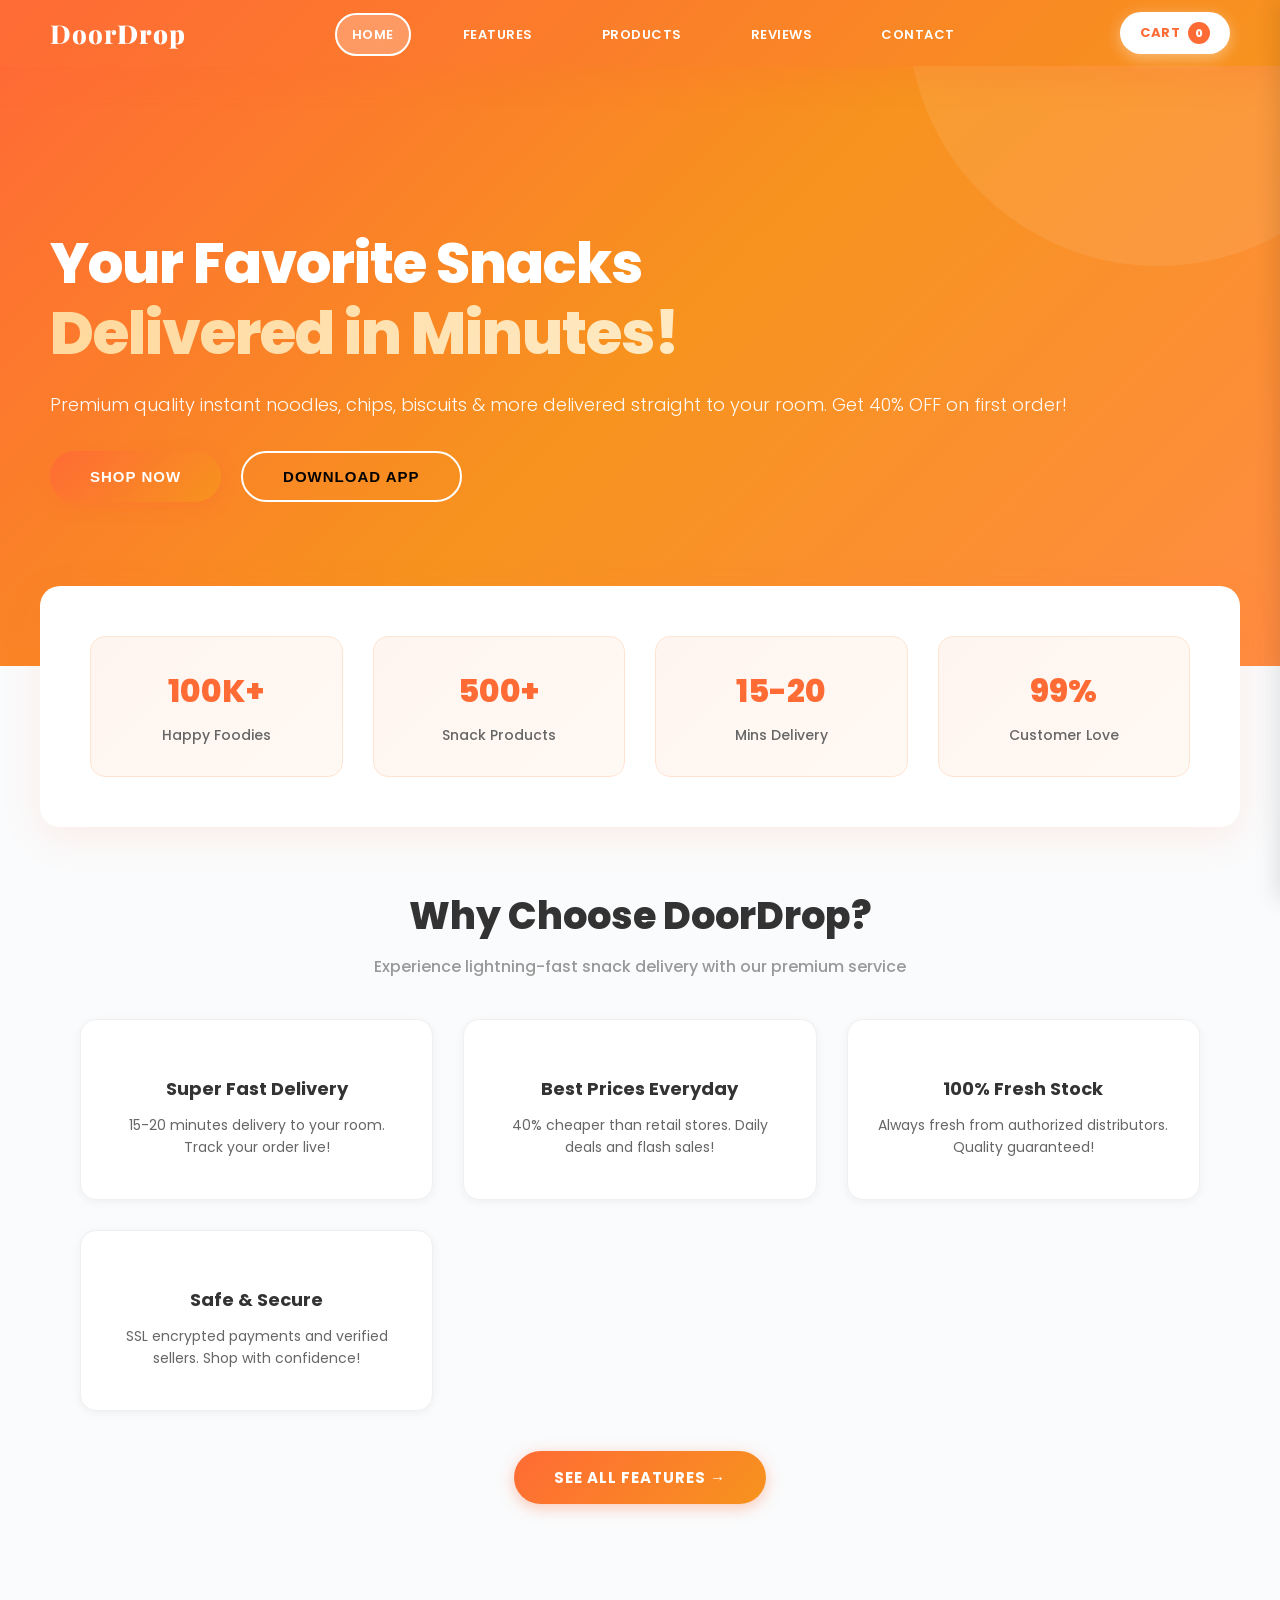
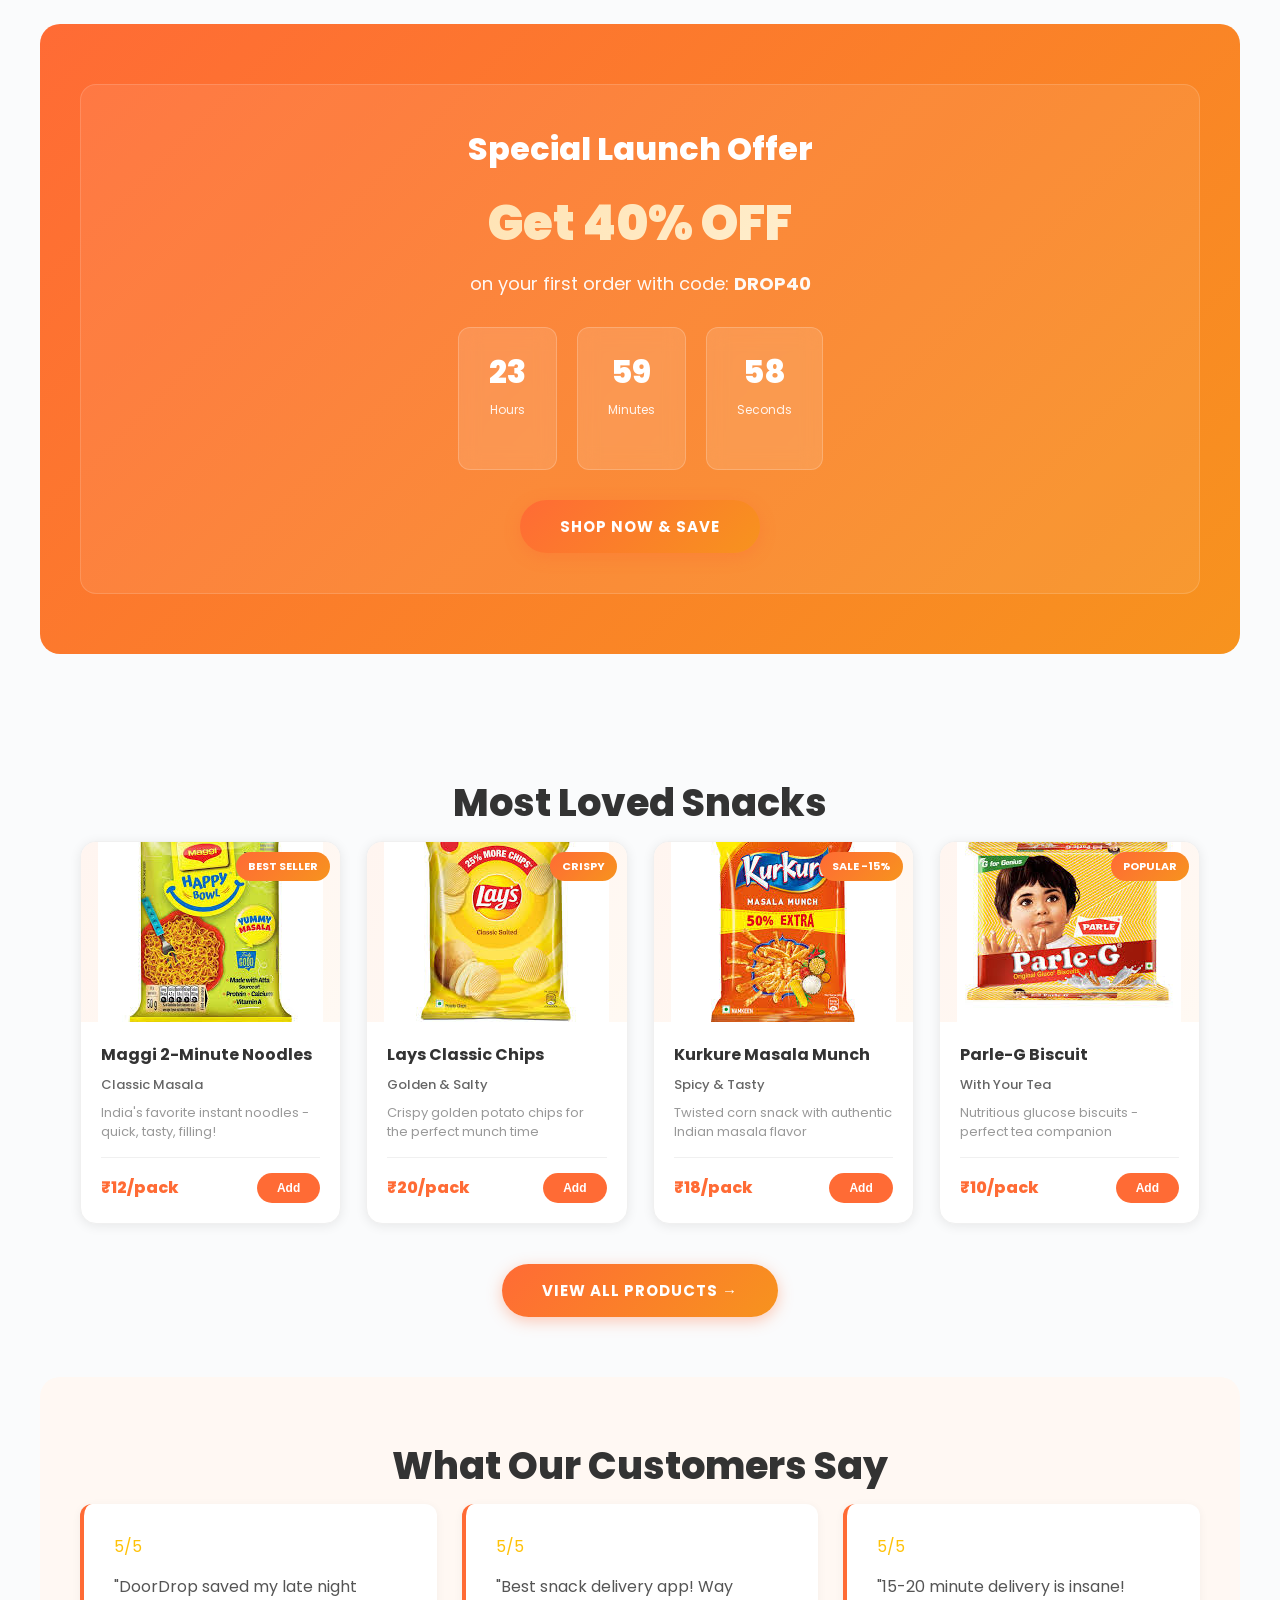
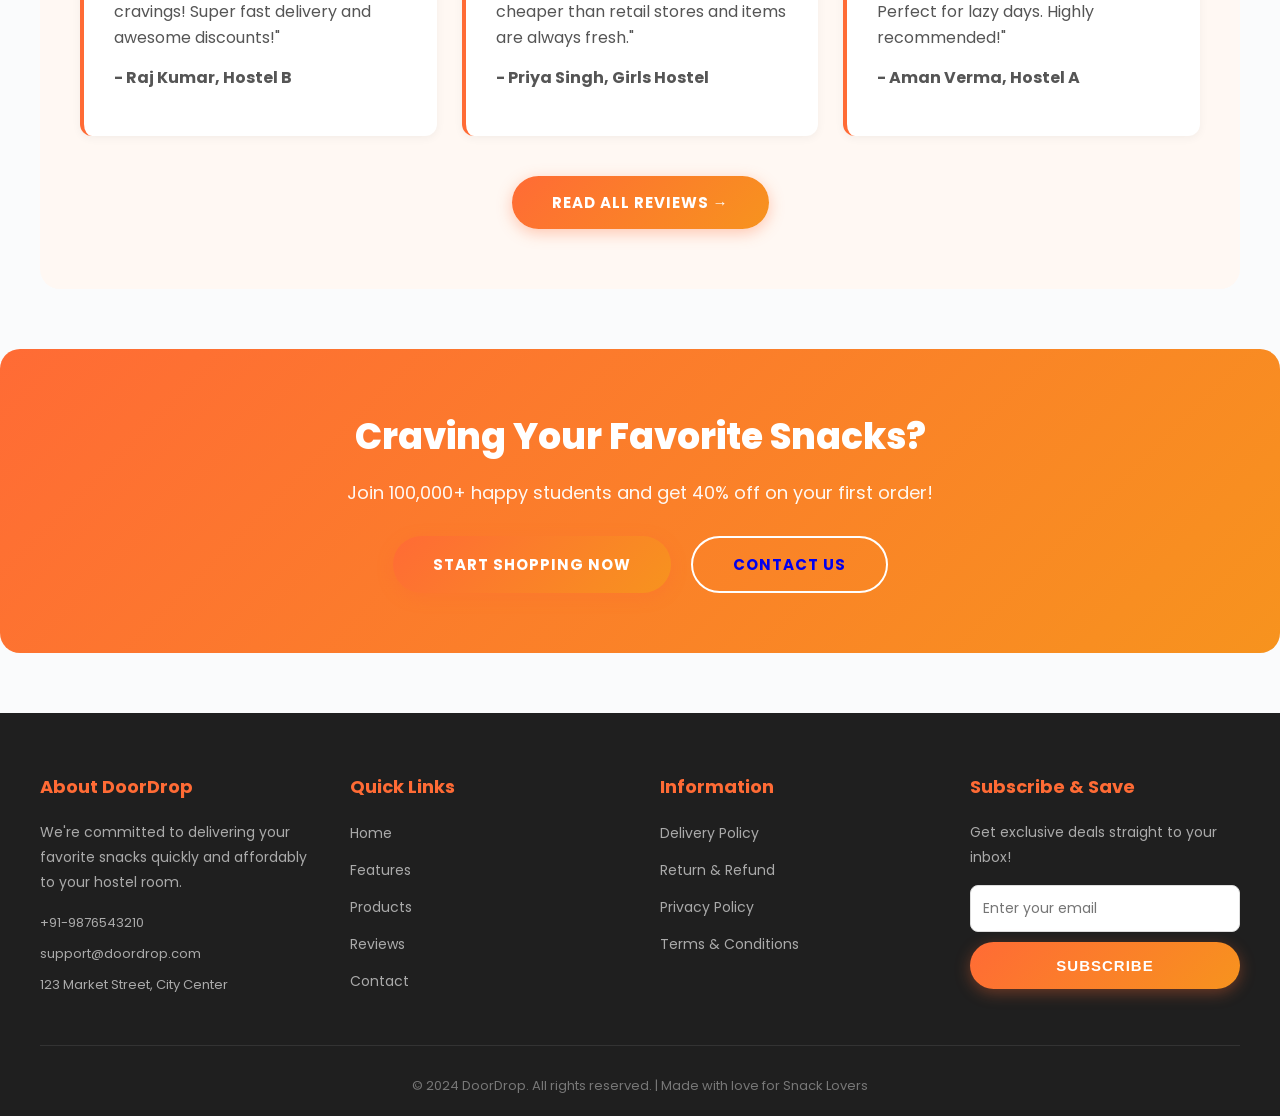
==== commit 67fca221: "Remove emojis and update text in index.html" ====
--- a/index.html
+++ b/index.html
@@ -11,7 +11,7 @@
 
 <nav class="navbar">
     <div class="nav-container">
-        <div class="logo" onclick="window.location.href='index.html'">🎉 Door<span>Drop</span></div>
+        <div class="logo" onclick="window.location.href='index.html'">Door<span>Drop</span></div>
         <div class="hamburger" onclick="toggleMenu()">
             <span></span><span></span><span></span>
         </div>
@@ -23,30 +23,26 @@
             <li><a href="contact.html">Contact</a></li>
         </ul>
         <button class="nav-cart-btn" onclick="openCart()">
-            🛒 Cart <span class="cart-badge" id="cartBadge">0</span>
+            Cart <span class="cart-badge" id="cartBadge">0</span>
         </button>
     </div>
 </nav>
 
-<!-- ============ HERO ============ -->
 <section class="hero">
     <div class="hero-content">
         <h1>Your Favorite Snacks <span class="highlight">Delivered in Minutes!</span></h1>
         <p>Premium quality instant noodles, chips, biscuits & more delivered straight to your room. Get 40% OFF on first order!</p>
         <div class="cta-buttons">
-            <button class="btn-primary" onclick="scrollToSection('offer')">🛍️ Shop Now</button>
-            <button class="btn-secondary" onclick="showToast('📱 Download App Coming Soon!')">📱 Download App</button>
-        </div>
-    </div>
-
-</section>
-
-<!-- ============ STATS ============ -->
+            <button class="btn-primary" onclick="scrollToSection('offer')">Shop Now</button>
+            <button class="btn-secondary" onclick="showToast('Download App Coming Soon!')">Download App</button>
+        </div>
+    </div>
+</section>
+
 <section class="stats">
     <div class="stat-item" onclick="animateCount(this)">
         <h3 data-count="100000">100K+</h3><p>Happy Foodies</p>
     </div>
-    
     <div class="stat-item" onclick="animateCount(this)">
         <h3 data-count="500">500+</h3><p>Snack Products</p>
     </div>
@@ -58,28 +54,27 @@
     </div>
 </section>
 
-<!-- ============ FEATURES PREVIEW ============ -->
 <section class="container">
     <h2 class="section-title">Why Choose DoorDrop?</h2>
     <p class="section-subtitle">Experience lightning-fast snack delivery with our premium service</p>
     <div class="features-preview">
         <div class="feature-card" onmouseover="rotateCard(this)" onmouseout="resetCard(this)">
-            <div class="feature-icon">⚡</div>
+            <div class="feature-icon"></div>
             <h3>Super Fast Delivery</h3>
             <p>15-20 minutes delivery to your room. Track your order live!</p>
         </div>
         <div class="feature-card" onmouseover="rotateCard(this)" onmouseout="resetCard(this)">
-            <div class="feature-icon">🎁</div>
+            <div class="feature-icon"></div>
             <h3>Best Prices Everyday</h3>
             <p>40% cheaper than retail stores. Daily deals and flash sales!</p>
         </div>
         <div class="feature-card" onmouseover="rotateCard(this)" onmouseout="resetCard(this)">
-            <div class="feature-icon">✨</div>
+            <div class="feature-icon"></div>
             <h3>100% Fresh Stock</h3>
             <p>Always fresh from authorized distributors. Quality guaranteed!</p>
         </div>
         <div class="feature-card" onmouseover="rotateCard(this)" onmouseout="resetCard(this)">
-            <div class="feature-icon">🛡️</div>
+            <div class="feature-icon"></div>
             <h3>Safe & Secure</h3>
             <p>SSL encrypted payments and verified sellers. Shop with confidence!</p>
         </div>
@@ -89,10 +84,9 @@
     </div>
 </section>
 
-<!-- ============ SPECIAL OFFER ============ -->
 <section class="offer-section" id="offer">
     <div class="offer-box">
-        <h2>🎉 Special Launch Offer</h2>
+        <h2>Special Launch Offer</h2>
         <h3 class="price-tag">Get 40% OFF</h3>
         <p>on your first order with code: <strong>DROP40</strong></p>
         <div class="countdown">
@@ -104,78 +98,77 @@
     </div>
 </section>
 
-<!-- ============ POPULAR PRODUCTS ============ -->
 <section class="container">
-    <h2 class="section-title">🔥 Most Loved Snacks</h2>
+    <h2 class="section-title">Most Loved Snacks</h2>
     <div class="products-grid">
 
-        <div class="product-card" id="card-1" data-name="Maggi 2-Minute Noodles" data-price="12" data-icon="🍜">
+        <div class="product-card" id="card-1" data-name="Maggi 2-Minute Noodles" data-price="12" data-icon="">
             <div class="product-image">
                 <span><img src="maggi.jpg" alt="hee"></span>
                 <span class="product-badge">Best Seller</span>
             </div>
             <div class="product-body">
                 <h3>Maggi 2-Minute Noodles</h3>
-                <p>🌶️ Classic Masala</p>
+                <p>Classic Masala</p>
                 <p class="desc">India's favorite instant noodles - quick, tasty, filling!</p>
                 <div class="price-footer">
                     <span class="price">₹12/pack</span>
                     <div class="card-action">
-                        <button class="btn-small" onclick="addItem(event,1,'Maggi 2-Minute Noodles',12,'🍜')">Add 🛒</button>
+                        <button class="btn-small" onclick="addItem(event,1,'Maggi 2-Minute Noodles',12,'')">Add</button>
                     </div>
                 </div>
             </div>
         </div>
 
-        <div class="product-card" id="card-2" data-name="Lays Classic Chips" data-price="20" data-icon="🥔">
+        <div class="product-card" id="card-2" data-name="Lays Classic Chips" data-price="20" data-icon="">
             <div class="product-image">
                 <span><img src="Lays Classic Chips.jpg" alt="hee"></span>
                 <span class="product-badge">Crispy</span>
             </div>
             <div class="product-body">
                 <h3>Lays Classic Chips</h3>
-                <p>🌟 Golden & Salty</p>
+                <p>Golden & Salty</p>
                 <p class="desc">Crispy golden potato chips for the perfect munch time</p>
                 <div class="price-footer">
                     <span class="price">₹20/pack</span>
                     <div class="card-action">
-                        <button class="btn-small" onclick="addItem(event,2,'Lays Classic Chips',20,'🥔')">Add 🛒</button>
+                        <button class="btn-small" onclick="addItem(event,2,'Lays Classic Chips',20,'')">Add</button>
                     </div>
                 </div>
             </div>
         </div>
 
-        <div class="product-card" id="card-3" data-name="Kurkure Masala Munch" data-price="18" data-icon="🟠">
+        <div class="product-card" id="card-3" data-name="Kurkure Masala Munch" data-price="18" data-icon="">
             <div class="product-image">
                 <span><img src="Kurkure Masala Munch.jpg" alt=""></span>
                 <span class="product-badge">Sale -15%</span>
             </div>
             <div class="product-body">
                 <h3>Kurkure Masala Munch</h3>
-                <p>🔥 Spicy & Tasty</p>
+                <p>Spicy & Tasty</p>
                 <p class="desc">Twisted corn snack with authentic Indian masala flavor</p>
                 <div class="price-footer">
                     <span class="price">₹18/pack</span>
                     <div class="card-action">
-                        <button class="btn-small" onclick="addItem(event,3,'Kurkure Masala Munch',18,'🟠')">Add 🛒</button>
+                        <button class="btn-small" onclick="addItem(event,3,'Kurkure Masala Munch',18,'')">Add</button>
                     </div>
                 </div>
             </div>
         </div>
 
-        <div class="product-card" id="card-4" data-name="Parle-G Biscuit" data-price="10" data-icon="🍪">
+        <div class="product-card" id="card-4" data-name="Parle-G Biscuit" data-price="10" data-icon="">
             <div class="product-image">
                 <span><img src="Parle-G Biscuit.jpg" alt=""></span>
                 <span class="product-badge">Popular</span>
             </div>
             <div class="product-body">
                 <h3>Parle-G Biscuit</h3>
-                <p>☕ With Your Tea</p>
+                <p>With Your Tea</p>
                 <p class="desc">Nutritious glucose biscuits - perfect tea companion</p>
                 <div class="price-footer">
                     <span class="price">₹10/pack</span>
                     <div class="card-action">
-                        <button class="btn-small" onclick="addItem(event,4,'Parle-G Biscuit',10,'🍪')">Add 🛒</button>
+                        <button class="btn-small" onclick="addItem(event,4,'Parle-G Biscuit',10,'')">Add</button>
                     </div>
                 </div>
             </div>
@@ -187,22 +180,21 @@
     </div>
 </section>
 
-<!-- ============ TESTIMONIALS ============ -->
 <section class="container" style="background:#fff8f3;border-radius:20px;padding:60px 40px;">
-    <h2 class="section-title">😍 What Our Customers Say</h2>
+    <h2 class="section-title">What Our Customers Say</h2>
     <div class="testimonials">
         <div class="testimonial-card">
-            <div class="rating">⭐⭐⭐⭐⭐</div>
+            <div class="rating">5/5</div>
             <p>"DoorDrop saved my late night cravings! Super fast delivery and awesome discounts!"</p>
             <p class="author">- Raj Kumar, Hostel B</p>
         </div>
         <div class="testimonial-card">
-            <div class="rating">⭐⭐⭐⭐⭐</div>
+            <div class="rating">5/5</div>
             <p>"Best snack delivery app! Way cheaper than retail stores and items are always fresh."</p>
             <p class="author">- Priya Singh, Girls Hostel</p>
         </div>
         <div class="testimonial-card">
-            <div class="rating">⭐⭐⭐⭐⭐</div>
+            <div class="rating">5/5</div>
             <p>"15-20 minute delivery is insane! Perfect for lazy days. Highly recommended!"</p>
             <p class="author">- Aman Verma, Hostel A</p>
         </div>
@@ -212,26 +204,24 @@
     </div>
 </section>
 
-<!-- ============ CTA ============ -->
 <section class="cta-section">
     <h2>Craving Your Favorite Snacks?</h2>
     <p>Join 100,000+ happy students and get 40% off on your first order!</p>
     <div class="cta-buttons" style="justify-content:center;">
         <a href="products.html" class="btn-primary">Start Shopping Now</a>
-        <a href="contact.html" class="btn-secondary">📞 Contact Us</a>
-    </div>
-</section>
-
-<!-- ============ FOOTER ============ -->
+        <a href="contact.html" class="btn-secondary">Contact Us</a>
+    </div>
+</section>
+
 <footer class="footer">
     <div class="footer-content">
         <div class="footer-section">
             <h3>About DoorDrop</h3>
             <p>We're committed to delivering your favorite snacks quickly and affordably to your hostel room.</p>
             <div class="contact-info">
-                <p>📱 +91-9876543210</p>
-                <p>📧 support@doordrop.com</p>
-                <p>📍 123 Market Street, City Center</p>
+                <p>+91-9876543210</p>
+                <p>support@doordrop.com</p>
+                <p>123 Market Street, City Center</p>
             </div>
         </div>
         <div class="footer-section">
@@ -263,25 +253,24 @@
         </div>
     </div>
     <div class="footer-bottom">
-        <p>&copy; 2024 DoorDrop. All rights reserved. | Made with 🔴 for Snack Lovers</p>
+        <p>&copy; 2024 DoorDrop. All rights reserved. | Made with love for Snack Lovers</p>
     </div>
 </footer>
 
 <div id="toast" class="toast"></div>
 
-<!-- ══ CART OVERLAY + SIDEBAR ══ -->
 <div class="cart-overlay" id="cartOverlay" onclick="closeCart()"></div>
 <aside class="cart-sidebar" id="cartSidebar">
     <div class="cart-sidebar-head">
         <div>
-            <h3>🛒 Your Cart</h3>
+            <h3>Your Cart</h3>
             <div class="cart-head-count" id="cartHeadCount">0 items</div>
         </div>
-        <button class="cart-close-btn" onclick="closeCart()">✕</button>
+        <button class="cart-close-btn" onclick="closeCart()">X</button>
     </div>
     <div class="cart-items-scroll" id="cartItemsList">
         <div class="cart-empty-state">
-            <div class="cart-empty-icon">🛒</div>
+            <div class="cart-empty-icon"></div>
             <p>Your cart is empty.<br>Start adding snacks!</p>
         </div>
     </div>
@@ -290,17 +279,16 @@
             <span>Total</span>
             <span class="cart-total-amount" id="cartTotalAmt">₹0</span>
         </div>
-        <div class="cart-free-del">🚚 Free delivery on orders above ₹199</div>
+        <div class="cart-free-del">Free delivery on orders above ₹199</div>
         <button class="cart-checkout-btn" onclick="openCheckout()">Proceed to Checkout →</button>
     </div>
 </aside>
 
-<!-- ══ CHECKOUT MODAL ══ -->
 <div class="checkout-modal-bg" id="checkoutModalBg">
     <div class="checkout-modal">
         <div class="checkout-modal-head">
-            <h3>📋 Complete Your Order</h3>
-            <button class="cart-close-btn" onclick="closeCheckout()">✕</button>
+            <h3>Complete Your Order</h3>
+            <button class="cart-close-btn" onclick="closeCheckout()">X</button>
         </div>
         <div class="checkout-modal-body">
             <div class="checkout-order-box" id="checkoutSummaryBox"></div>
@@ -317,8 +305,8 @@
                 <input type="email" id="co_email" placeholder="Your email (optional)">
             </div>
             <div class="form-group">
-                <label>🏠 Hostel Name *</label>
-                 <select id="co_hostel">
+                <label>Hostel Name *</label>
+                <select id="co_hostel">
                     <option value="">Select your hostel</option>
                     <option>Archimedes Hostel</option>
                     <option>Franklin Hostel</option>
@@ -336,7 +324,7 @@
             </div>
             <div class="hostel-fields-row">
                 <div class="form-group" style="margin-bottom:0;">
-                    <label>🏢 Floor *</label>
+                    <label>Floor *</label>
                     <select id="co_floor">
                         <option value="">Select floor</option>
                         <option value="Ground">Ground Floor</option>
@@ -352,7 +340,7 @@
                     </select>
                 </div>
                 <div class="form-group" style="margin-bottom:0;">
-                    <label>🚪 Room Number *</label>
+                    <label>Room Number *</label>
                     <input type="text" id="co_room" placeholder="e.g. 204">
                 </div>
             </div>
@@ -373,15 +361,14 @@
                     <button class="btn-small" onclick="applyPromo()">Apply</button>
                 </div>
             </div>
-            <button class="cart-checkout-btn" onclick="placeOrder()" style="margin-top:20px;">✅ Place Order</button>
+            <button class="cart-checkout-btn" onclick="placeOrder()" style="margin-top:20px;">Place Order</button>
         </div>
     </div>
 </div>
 
-<!-- ══ SUCCESS MODAL ══ -->
 <div class="success-modal-bg" id="successModalBg">
     <div class="success-modal-box">
-        <div class="success-check">✅</div>
+        <div class="success-check"></div>
         <h2>Order Placed Successfully!</h2>
         <p>Thank you for ordering with DoorDrop. Your delicious snacks are on the way!</p>
         <div class="success-order-id" id="successOrderId">DD000000</div>
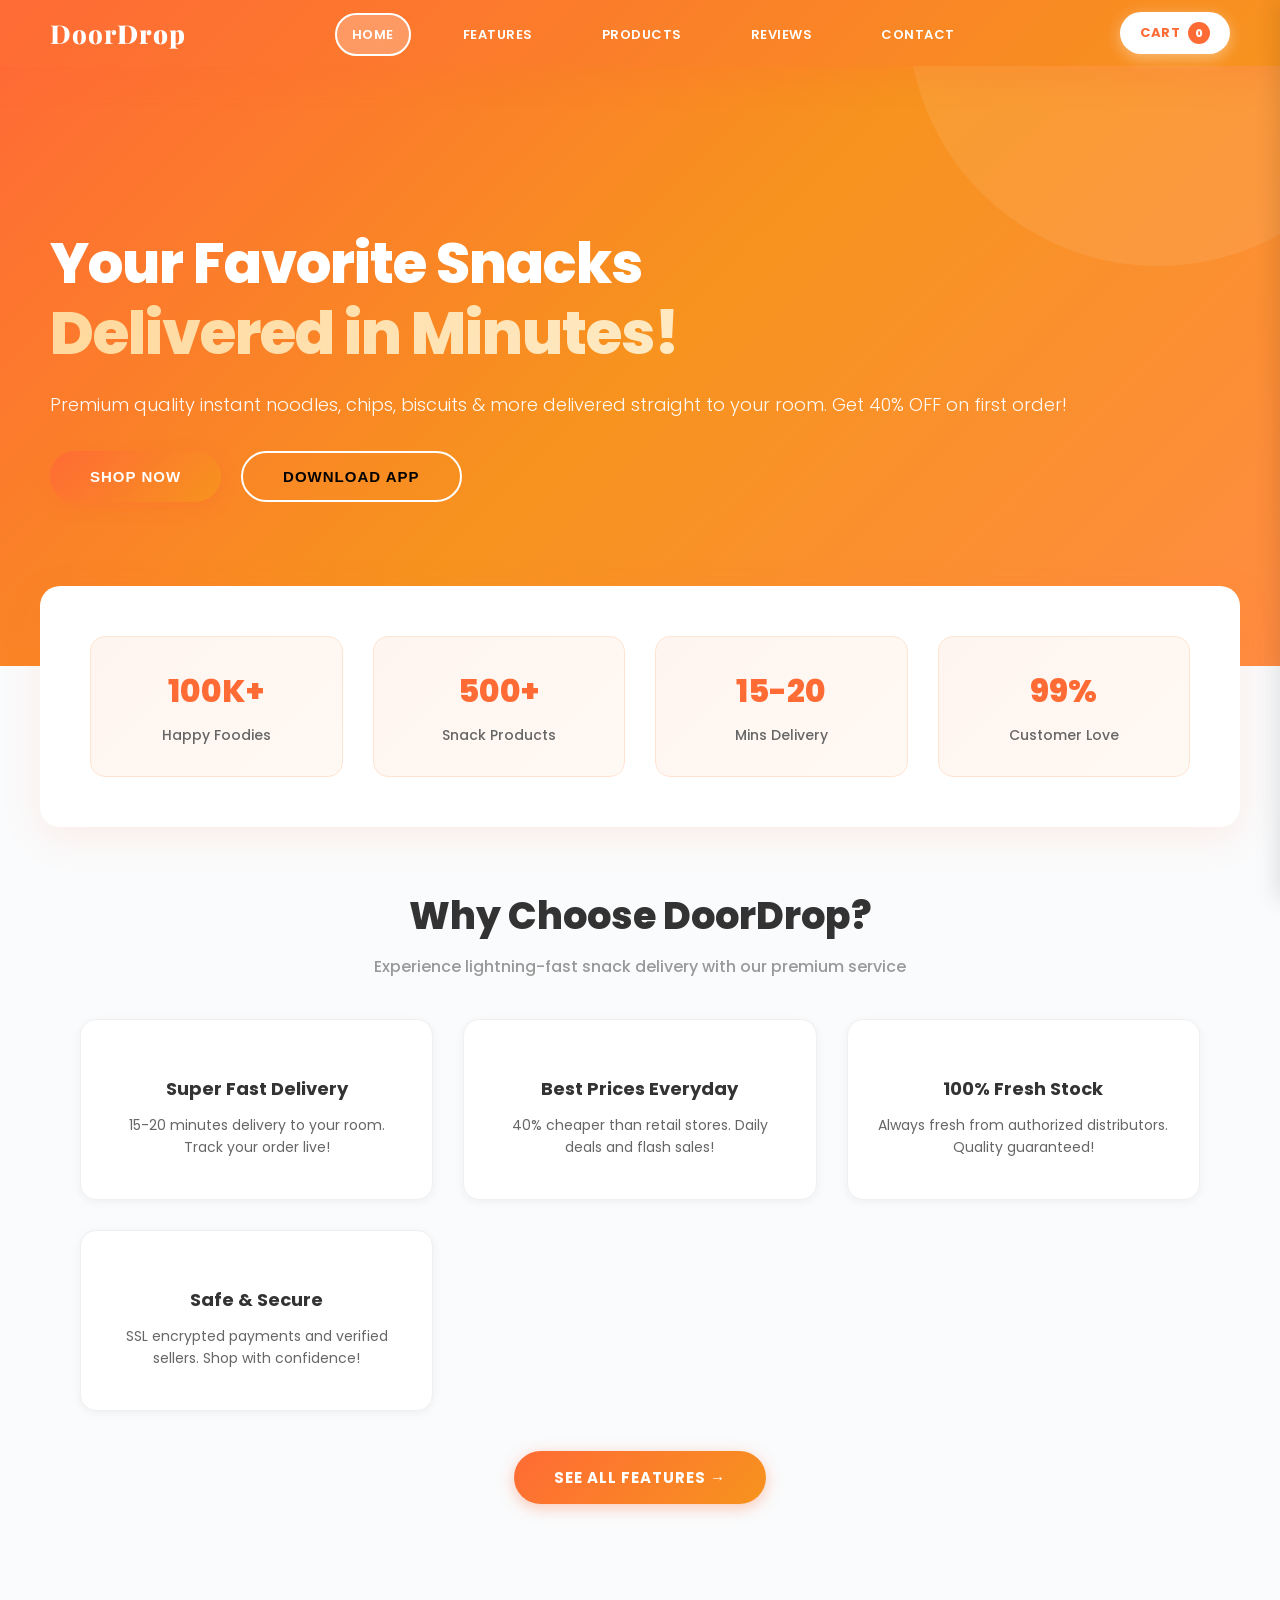
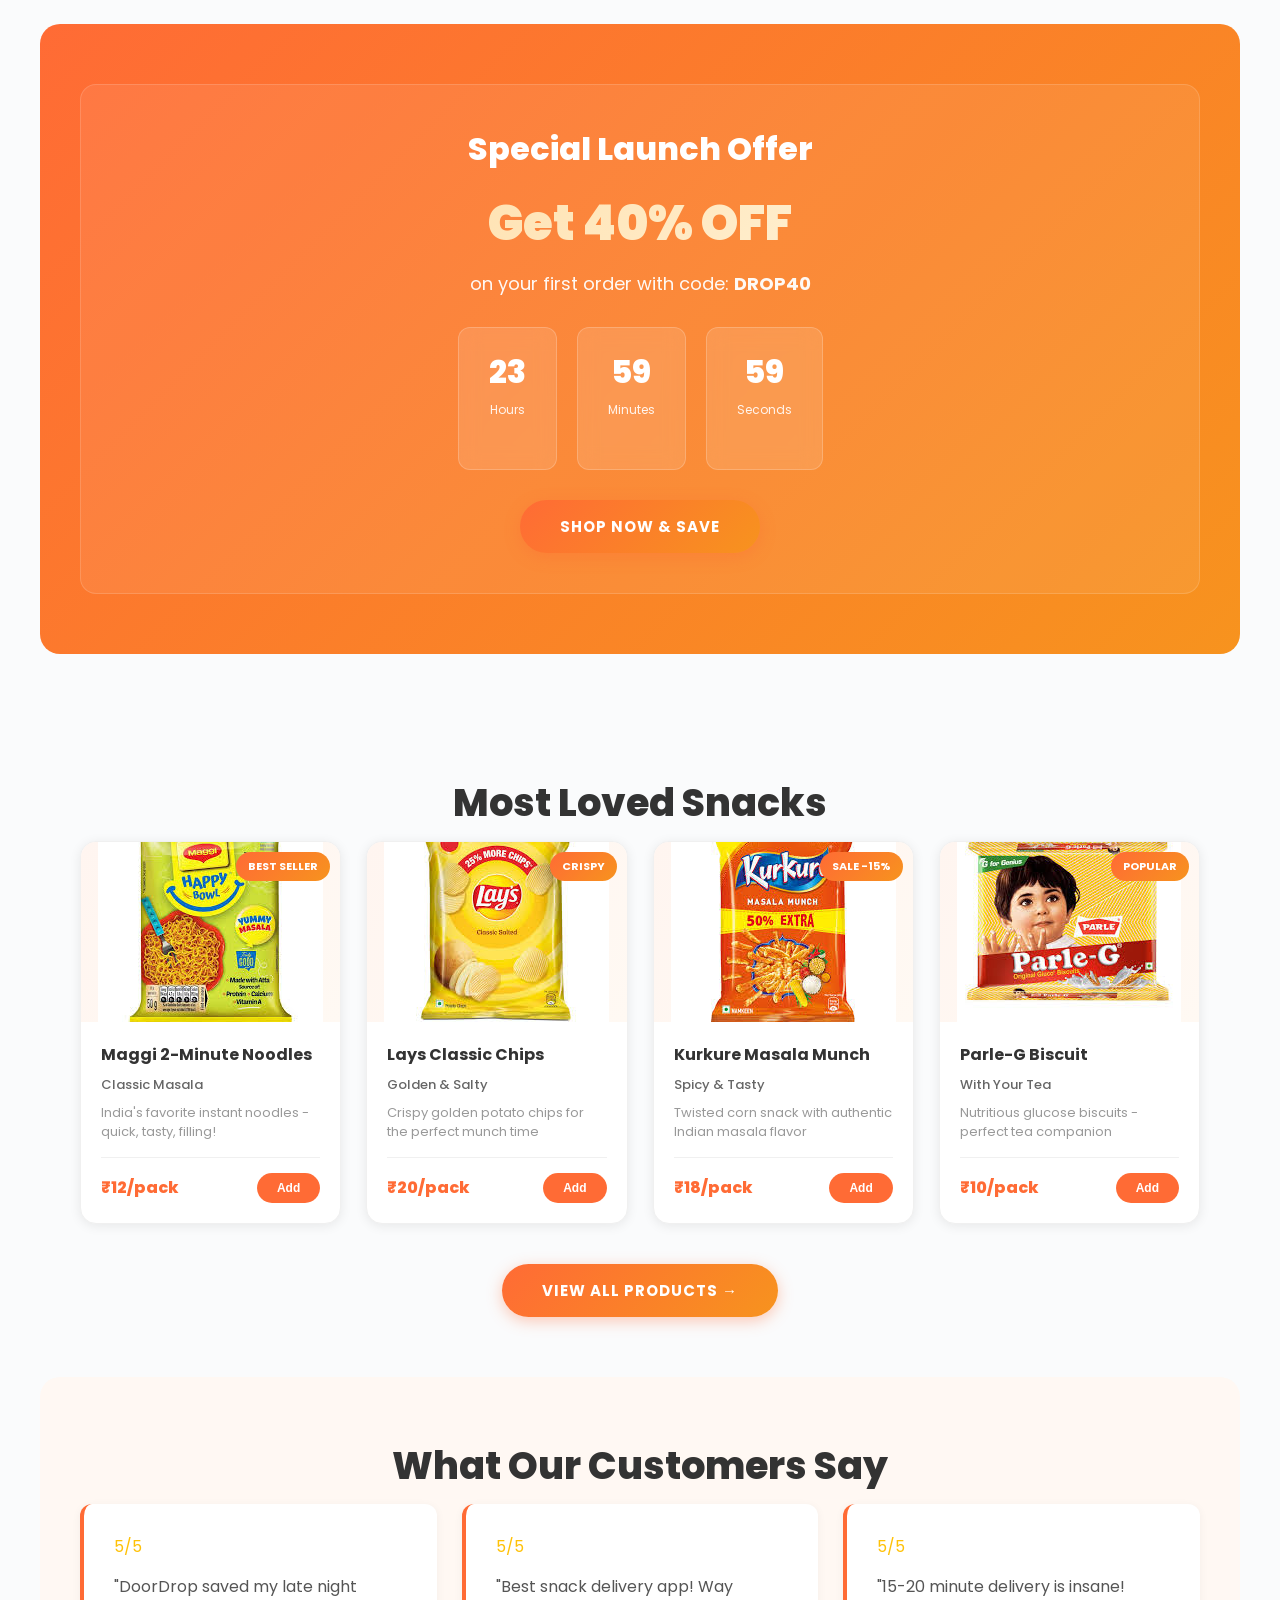
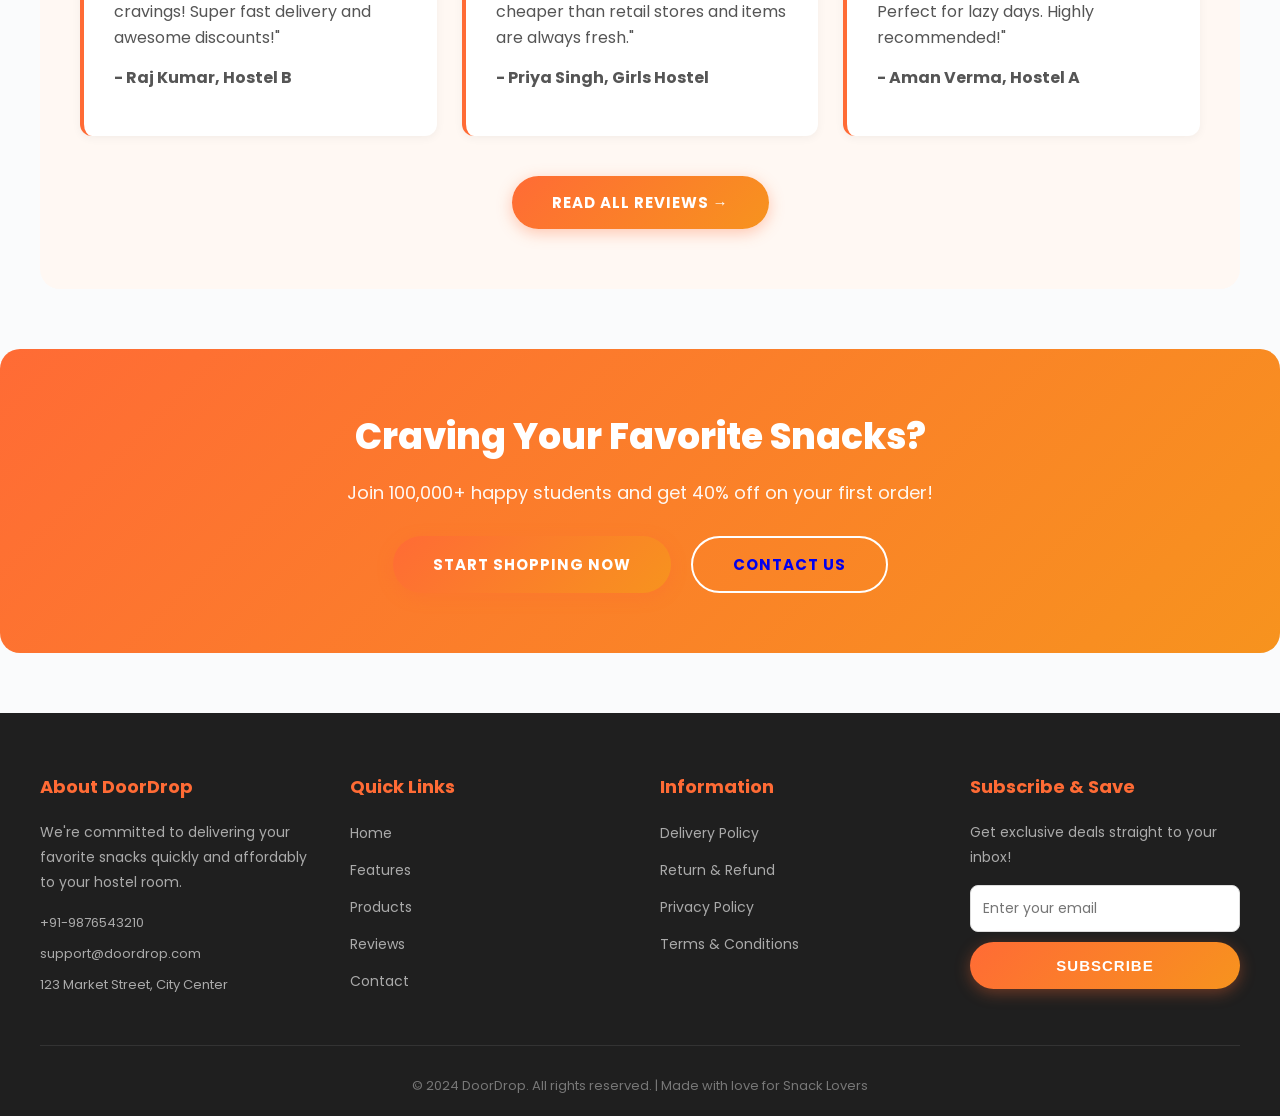
==== commit dfcc2128: "Include script.js in index.html Add script tag to include script.js in HTML" ====
--- a/index.html
+++ b/index.html
@@ -6,6 +6,8 @@
     <title>DoorDrop - Fast Snack Delivery</title>
     <link href="https://fonts.googleapis.com/css2?family=Poppins:wght@300;400;500;600;700;800&family=Playfair+Display:wght@700&display=swap" rel="stylesheet">
     <link rel="stylesheet" href="index.css">
+    <script src="script.js"></script>
+
 </head>
 <body>
 
--- a/index.css
+++ b/index.css
@@ -1081,5 +1081,3 @@
         gap: 30px;
     }
 }
-
-
